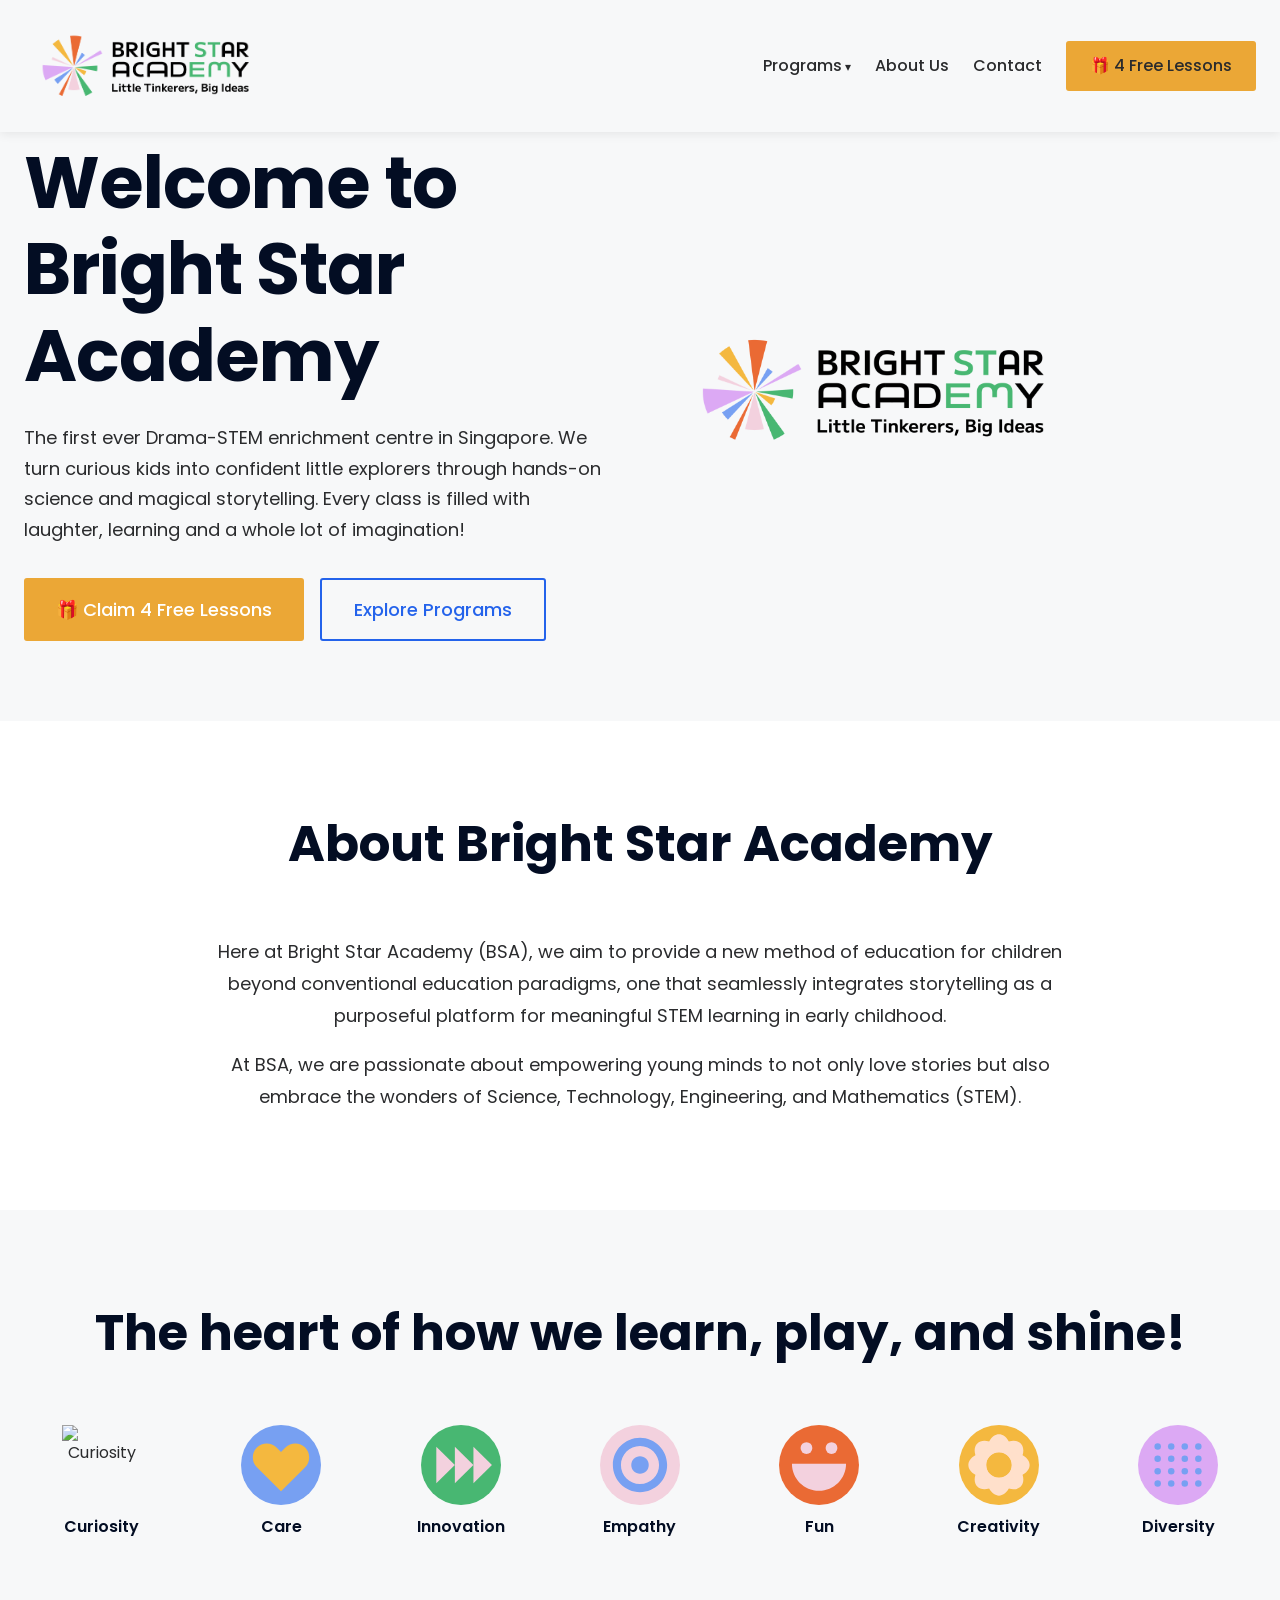
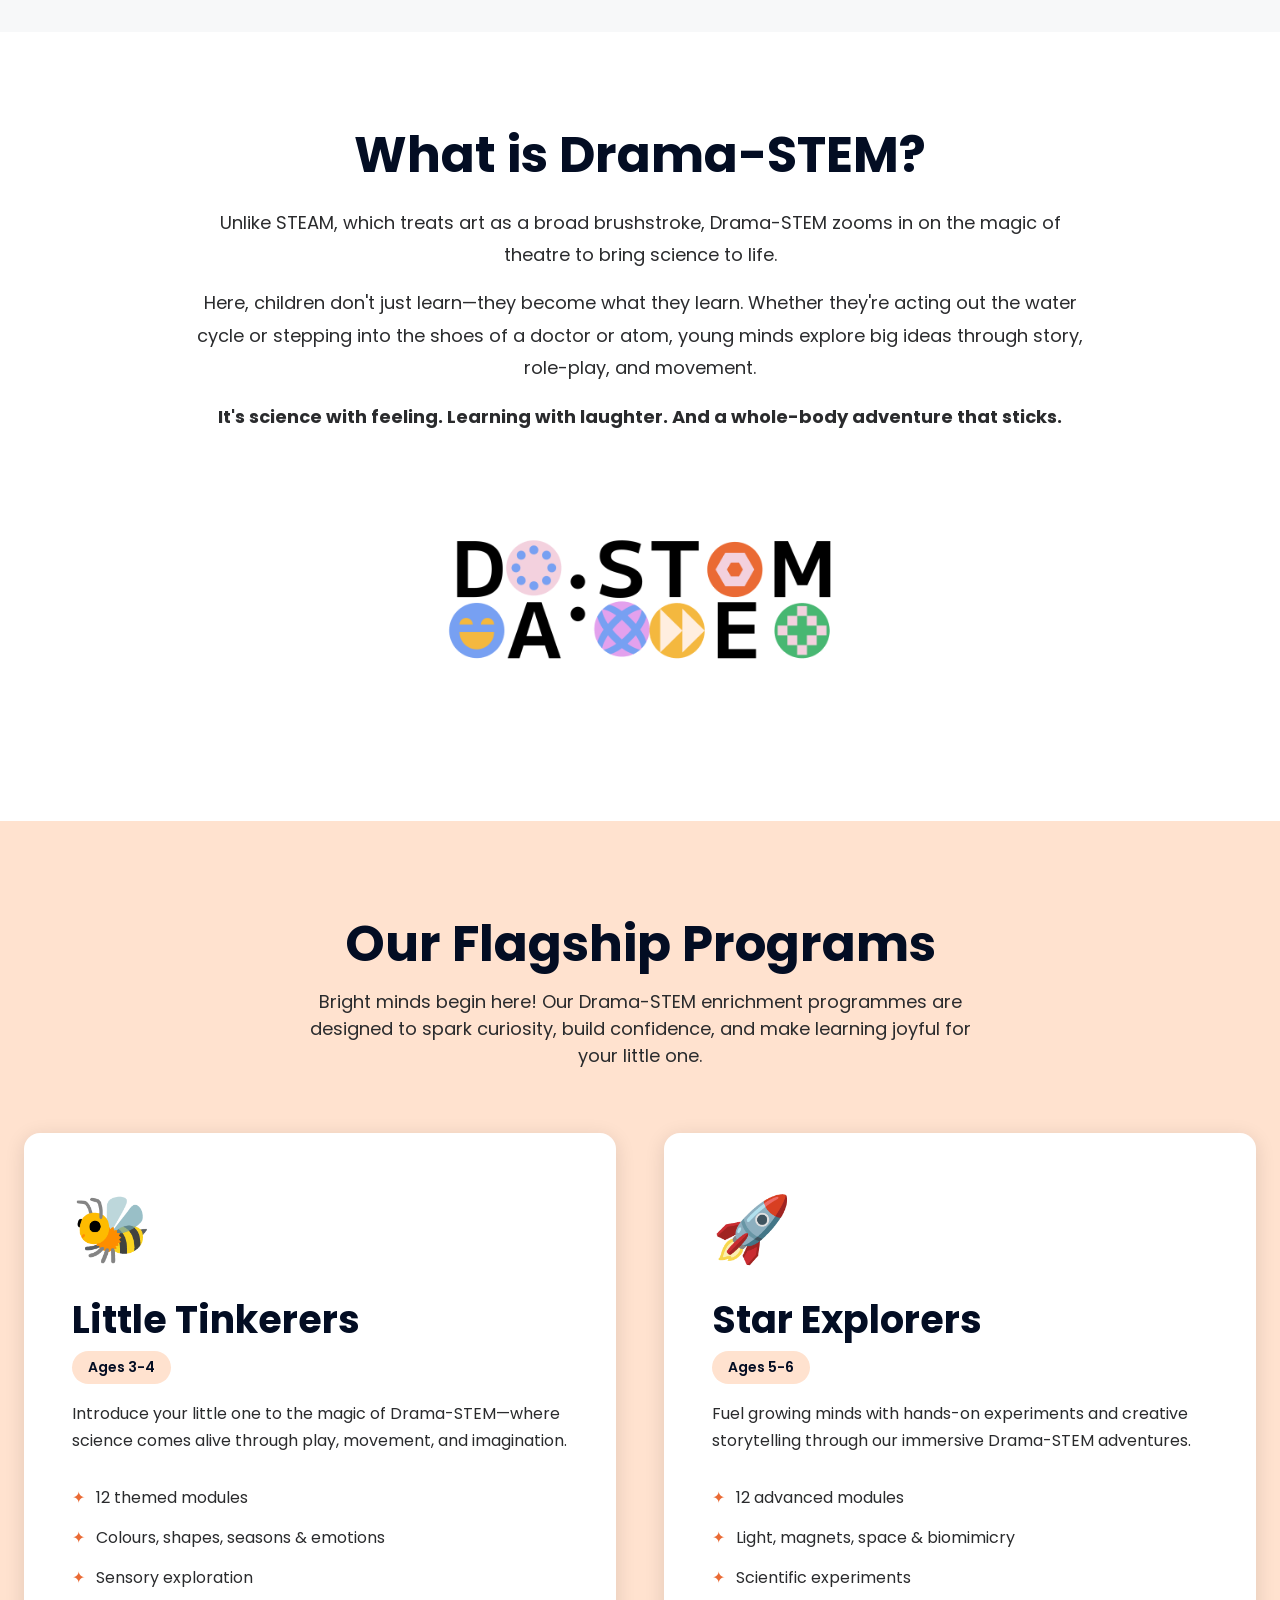
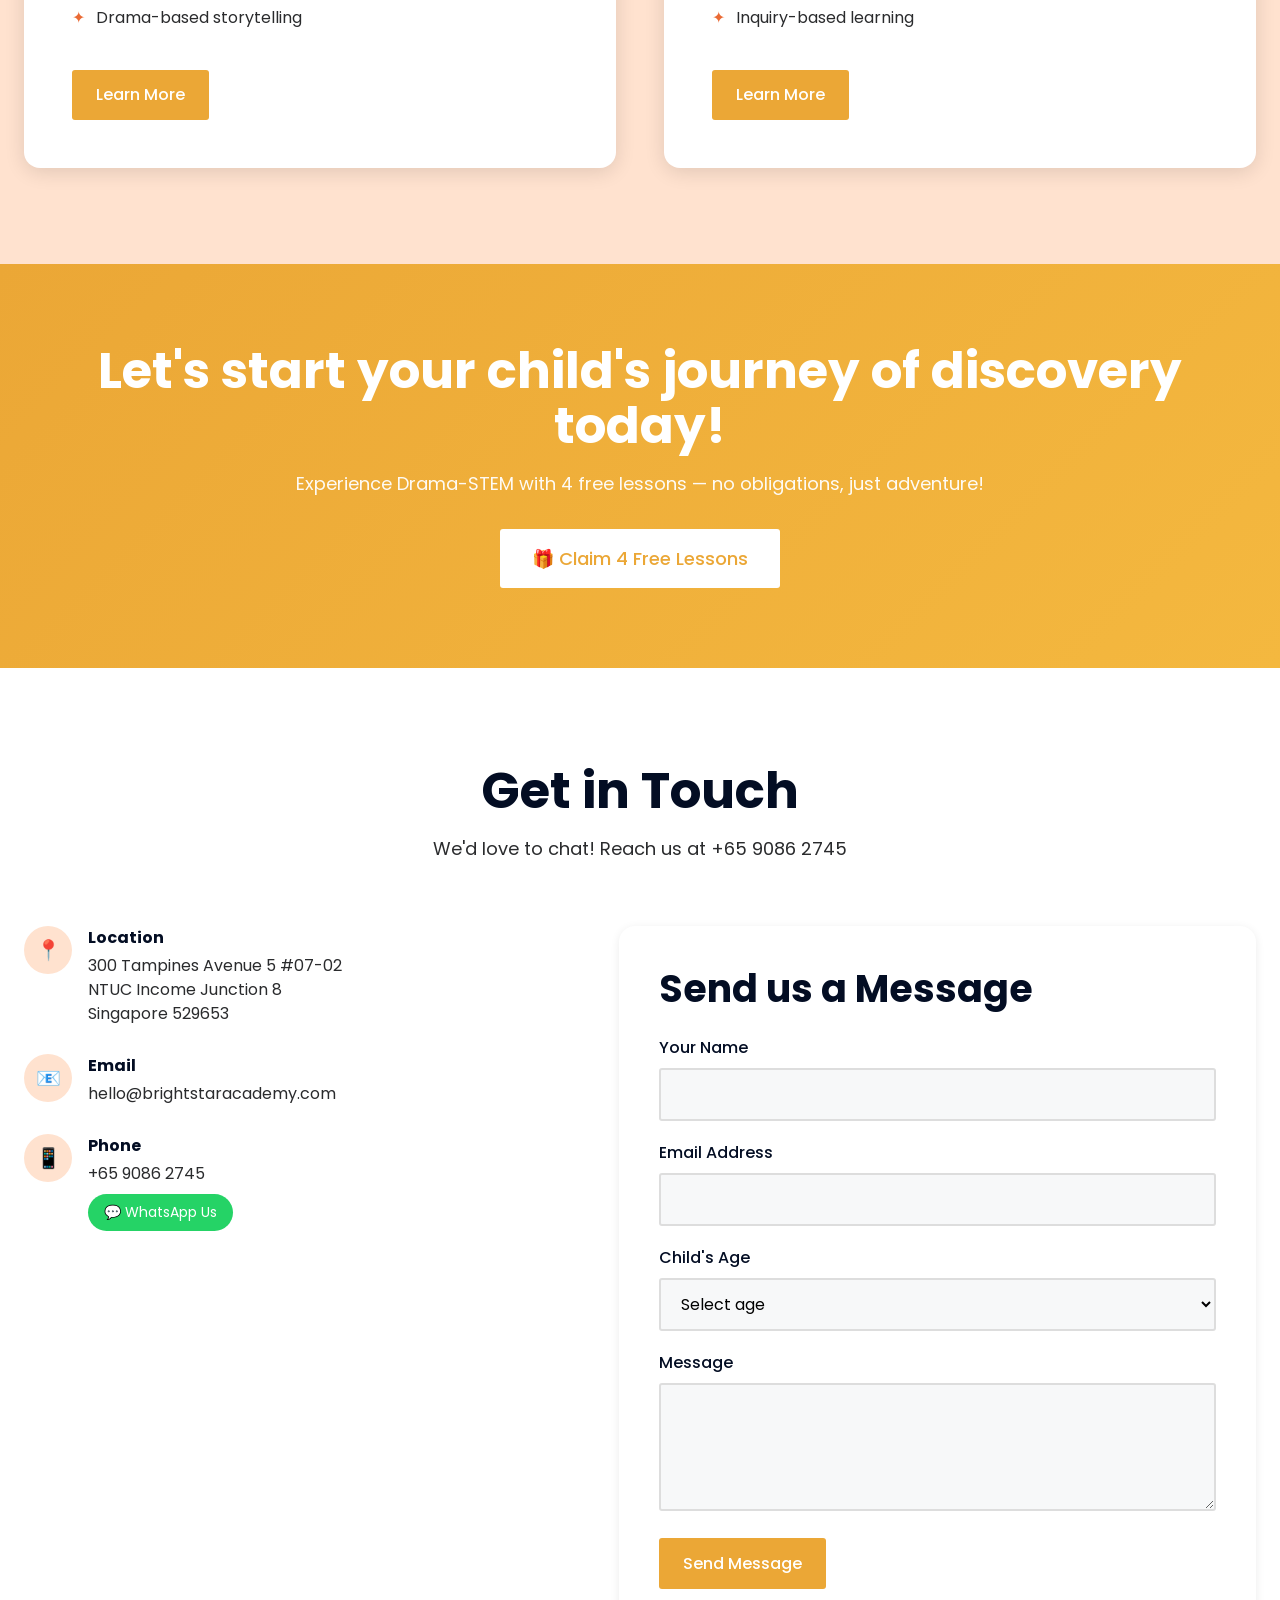
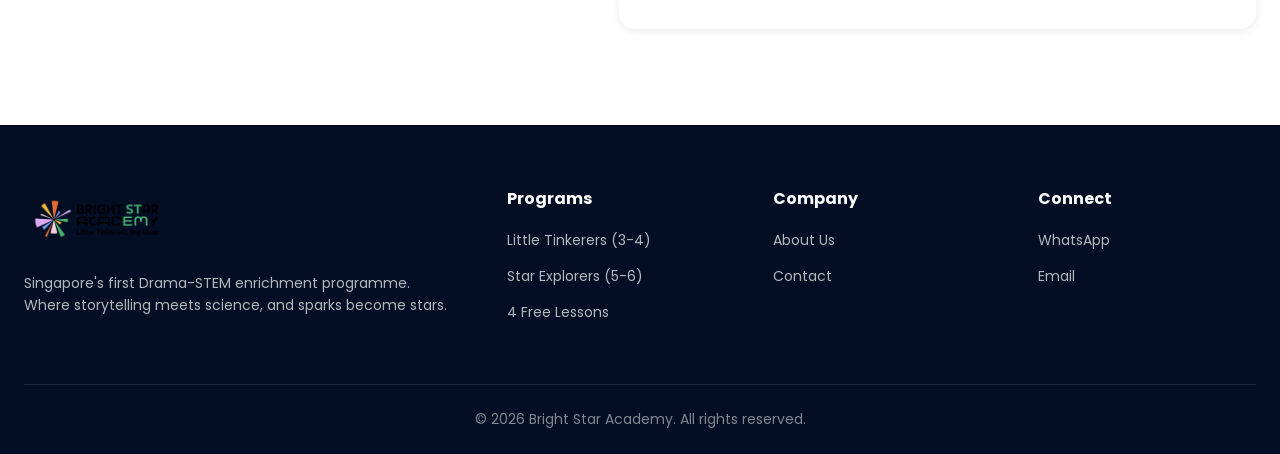
==== index.html @ 57c42e31 "✨ Updates per feedback - Logo 2x bigger (100px height) - Programs dropdown menu added - 4-free-lesso" ====
<!DOCTYPE html>
<html lang="en">
<head>
    <meta charset="UTF-8">
    <meta name="viewport" content="width=device-width, initial-scale=1.0">
    <title>Bright Star Academy | Drama-STEM Enrichment Singapore</title>
    <meta name="description" content="Singapore's FIRST Drama-STEM enrichment programme for children ages 3-6. Where storytelling meets science.">
    <link rel="stylesheet" href="styles.css">
    <link rel="icon" href="assets/images/logo-icon.png" type="image/png">
</head>
<body>
    <!-- Navigation -->
    <nav class="navbar">
        <div class="container nav-content">
            <a href="/" class="logo">
                <img src="assets/images/logo.png" alt="Bright Star Academy">
            </a>
            <ul class="nav-links">
                <li class="nav-dropdown"><a href="programs.html">Programs</a><div class="nav-dropdown-content"><a href="little-tinkerers.html">🐝 Little Tinkerers (3-4)</a><a href="star-explorers.html">🚀 Star Explorers (5-6)</a></div></li>
                <li><a href="about.html">About Us</a></li>
                <li><a href="contact.html">Contact</a></li>
                <li><a href="4-free-lessons.html" class="btn btn-primary">🎁 4 Free Lessons</a></li>
            </ul>
            <button class="mobile-menu-btn" aria-label="Menu">☰</button>
        </div>
    </nav>

    <!-- Hero Section -->
    <section class="hero">
        <div class="container">
            <div class="hero-grid">
                <div class="hero-content">
                    <h1>Welcome to Bright Star Academy</h1>
                    <p>The first ever Drama-STEM enrichment centre in Singapore. We turn curious kids into confident little explorers through hands-on science and magical storytelling. Every class is filled with laughter, learning and a whole lot of imagination!</p>
                    <div class="hero-buttons">
                        <a href="4-free-lessons.html" class="btn btn-primary btn-large">🎁 Claim 4 Free Lessons</a>
                        <a href="programs.html" class="btn btn-secondary btn-large">Explore Programs</a>
                    </div>
                </div>
                <div class="hero-image">
                    <img src="assets/images/logo.png" alt="Bright Star Academy" style="max-width: 400px;">
                </div>
            </div>
        </div>
    </section>

    <!-- About Section -->
    <section class="section section-light">
        <div class="container">
            <div class="section-header">
                <h2>About Bright Star Academy</h2>
            </div>
            <div style="max-width: 900px; margin: 0 auto; text-align: center;">
                <p style="font-size: 18px; line-height: 1.8; margin-bottom: 16px;">Here at Bright Star Academy (BSA), we aim to provide a new method of education for children beyond conventional education paradigms, one that seamlessly integrates storytelling as a purposeful platform for meaningful STEM learning in early childhood.</p>
                <p style="font-size: 18px; line-height: 1.8;">At BSA, we are passionate about empowering young minds to not only love stories but also embrace the wonders of Science, Technology, Engineering, and Mathematics (STEM).</p>
            </div>
        </div>
    </section>

    <!-- Core Values Section -->
    <section class="section section-gray">
        <div class="container">
            <div class="section-header">
                <h2>The heart of how we learn, play, and shine!</h2>
            </div>
            <div class="values-grid">
                <div class="value-item">
                    <div class="value-icon">
                        <img src="assets/images/core-value-14.svg" alt="Curiosity">
                    </div>
                    <h5>Curiosity</h5>
                </div>
                <div class="value-item">
                    <div class="value-icon">
                        <img src="assets/images/core-value-13.svg" alt="Care">
                    </div>
                    <h5>Care</h5>
                </div>
                <div class="value-item">
                    <div class="value-icon">
                        <img src="assets/images/core-value-12.svg" alt="Innovation">
                    </div>
                    <h5>Innovation</h5>
                </div>
                <div class="value-item">
                    <div class="value-icon">
                        <img src="assets/images/core-value-11.svg" alt="Empathy">
                    </div>
                    <h5>Empathy</h5>
                </div>
                <div class="value-item">
                    <div class="value-icon">
                        <img src="assets/images/core-value-10.svg" alt="Fun">
                    </div>
                    <h5>Fun</h5>
                </div>
                <div class="value-item">
                    <div class="value-icon">
                        <img src="assets/images/core-value-9.svg" alt="Creativity">
                    </div>
                    <h5>Creativity</h5>
                </div>
                <div class="value-item">
                    <div class="value-icon">
                        <img src="assets/images/core-value-8.svg" alt="Diversity">
                    </div>
                    <h5>Diversity</h5>
                </div>
            </div>
        </div>
    </section>

    <!-- DA:STEM Section -->
    <section class="dastem-section">
        <div class="container">
            <div class="dastem-content">
                <h2>What is Drama-STEM?</h2>
                <p>Unlike STEAM, which treats art as a broad brushstroke, Drama-STEM zooms in on the magic of theatre to bring science to life.</p>
                <p>Here, children don't just learn—they become what they learn. Whether they're acting out the water cycle or stepping into the shoes of a doctor or atom, young minds explore big ideas through story, role-play, and movement.</p>
                <p><strong>It's science with feeling. Learning with laughter. And a whole-body adventure that sticks.</strong></p>
                <div class="dastem-logo">
                    <img src="assets/images/da-stem-logo.png" alt="DA:STEM">
                </div>
            </div>
        </div>
    </section>

    <!-- Programs Section -->
    <section class="section section-peach">
        <div class="container">
            <div class="section-header">
                <h2>Our Flagship Programs</h2>
                <p>Bright minds begin here! Our Drama-STEM enrichment programmes are designed to spark curiosity, build confidence, and make learning joyful for your little one.</p>
            </div>
            <div class="programs-grid">
                <div class="program-card">
                    <div class="program-emoji">🐝</div>
                    <h3>Little Tinkerers</h3>
                    <span class="program-age">Ages 3-4</span>
                    <p>Introduce your little one to the magic of Drama-STEM—where science comes alive through play, movement, and imagination.</p>
                    <ul class="program-features">
                        <li>12 themed modules</li>
                        <li>Colours, shapes, seasons & emotions</li>
                        <li>Sensory exploration</li>
                        <li>Drama-based storytelling</li>
                    </ul>
                    <a href="little-tinkerers.html" class="btn btn-primary">Learn More</a>
                </div>
                <div class="program-card">
                    <div class="program-emoji">🚀</div>
                    <h3>Star Explorers</h3>
                    <span class="program-age">Ages 5-6</span>
                    <p>Fuel growing minds with hands-on experiments and creative storytelling through our immersive Drama-STEM adventures.</p>
                    <ul class="program-features">
                        <li>12 advanced modules</li>
                        <li>Light, magnets, space & biomimicry</li>
                        <li>Scientific experiments</li>
                        <li>Inquiry-based learning</li>
                    </ul>
                    <a href="star-explorers.html" class="btn btn-primary">Learn More</a>
                </div>
            </div>
        </div>
    </section>

    <!-- CTA Section -->
    <section class="cta-section">
        <div class="container">
            <h2>Let's start your child's journey of discovery today!</h2>
            <p>Experience Drama-STEM with 4 free lessons — no obligations, just adventure!</p>
            <a href="4-free-lessons.html" class="btn btn-primary btn-large">🎁 Claim 4 Free Lessons</a>
        </div>
    </section>

    <!-- Contact Section -->
    <section class="section section-light">
        <div class="container">
            <div class="section-header">
                <h2>Get in Touch</h2>
                <p>We'd love to chat! Reach us at +65 9086 2745</p>
            </div>
            <div class="contact-grid">
                <div>
                    <div class="contact-item">
                        <div class="contact-icon">📍</div>
                        <div class="contact-text">
                            <strong>Location</strong>
                            <p>300 Tampines Avenue 5 #07-02<br>NTUC Income Junction 8<br>Singapore 529653</p>
                        </div>
                    </div>
                    <div class="contact-item">
                        <div class="contact-icon">📧</div>
                        <div class="contact-text">
                            <strong>Email</strong>
                            <a href="mailto:hello@brightstaracademy.com">hello@brightstaracademy.com</a>
                        </div>
                    </div>
                    <div class="contact-item">
                        <div class="contact-icon">📱</div>
                        <div class="contact-text">
                            <strong>Phone</strong>
                            <p>+65 9086 2745</p>
                            <a href="https://wa.me/6590862745?text=Hi!%20I'm%20interested%20in%20Bright%20Star%20Academy's%20programs." class="whatsapp-link">
                                💬 WhatsApp Us
                            </a>
                        </div>
                    </div>
                </div>
                <div class="contact-form">
                    <h3>Send us a Message</h3>
                    <form>
                        <div class="form-group">
                            <label>Your Name</label>
                            <input type="text" name="name" required>
                        </div>
                        <div class="form-group">
                            <label>Email Address</label>
                            <input type="email" name="email" required>
                        </div>
                        <div class="form-group">
                            <label>Child's Age</label>
                            <select name="age">
                                <option value="">Select age</option>
                                <option value="3-4">3-4 years</option>
                                <option value="5-6">5-6 years</option>
                            </select>
                        </div>
                        <div class="form-group">
                            <label>Message</label>
                            <textarea name="message" rows="4"></textarea>
                        </div>
                        <button type="submit" class="btn btn-primary">Send Message</button>
                    </form>
                </div>
            </div>
        </div>
    </section>

    <!-- Footer -->
    <footer class="footer">
        <div class="container">
            <div class="footer-grid">
                <div class="footer-brand">
                    <img src="assets/images/logo.png" alt="Bright Star Academy">
                    <p>Singapore's first Drama-STEM enrichment programme. Where storytelling meets science, and sparks become stars.</p>
                </div>
                <div class="footer-column">
                    <h5>Programs</h5>
                    <ul class="footer-links">
                        <li><a href="little-tinkerers.html">Little Tinkerers (3-4)</a></li>
                        <li><a href="star-explorers.html">Star Explorers (5-6)</a></li>
                        <li><a href="4-free-lessons.html">4 Free Lessons</a></li>
                    </ul>
                </div>
                <div class="footer-column">
                    <h5>Company</h5>
                    <ul class="footer-links">
                        <li><a href="about.html">About Us</a></li>
                        <li><a href="contact.html">Contact</a></li>
                    </ul>
                </div>
                <div class="footer-column">
                    <h5>Connect</h5>
                    <ul class="footer-links">
                        <li><a href="https://wa.me/6590862745">WhatsApp</a></li>
                        <li><a href="mailto:hello@brightstaracademy.com">Email</a></li>
                    </ul>
                </div>
            </div>
            <div class="footer-bottom">
                <p>&copy; 2026 Bright Star Academy. All rights reserved.</p>
            </div>
        </div>
    </footer>

    <script>
        document.querySelector('.mobile-menu-btn').addEventListener('click', function() {
            document.querySelector('.nav-links').classList.toggle('active');
        });
    </script>
</body>
</html>
---- styles.css ----
/* ===== Bright Star Academy - Faithful Rebuild ===== */
/* Matching original site design */

@import url('https://fonts.googleapis.com/css2?family=M+PLUS+1:wght@400;500;600;700;800&family=Poppins:wght@300;400;500;600;700&display=swap');

/* ===== CSS Variables - Original Site Colors ===== */
:root {
    /* Original site colors */
    --color-background: #F7F8F9;
    --color-heading: #030D23;
    --color-text: #2A2B2D;
    --color-link: #2463EB;
    --color-link-hover: #1E52C2;
    --color-button: #EBA736;
    --color-button-hover: #1E52C2;
    --color-selection-bg: #E9EBF1;
    --color-selection-high: #1E52C2;
    --color-border: #D1D6E0;
    --color-menu-dropdown: #FDCD80;
    
    /* Brand colors from guidelines */
    --brand-peach: #FFE2CF;
    --brand-peach-light: #FFEDE3;
    --brand-orange: #EA6A34;
    --brand-yellow: #F4B83F;
    --brand-blue: #77A0F2;
    --brand-green: #48B772;
    --brand-purple: #DCA9F4;
    --brand-pink: #F3D1DE;
    
    /* Layout */
    --container-width: 1280px;
    --radius: 8px;
    --radius-lg: 16px;
    --shadow: 0 2px 10px rgba(0, 0, 0, 0.08);
    --shadow-lg: 0 4px 20px rgba(0, 0, 0, 0.12);
}

/* ===== Reset ===== */
*, *::before, *::after {
    margin: 0;
    padding: 0;
    box-sizing: border-box;
}

html {
    scroll-behavior: smooth;
}

body {
    font-family: 'Poppins', sans-serif;
    font-size: 16px;
    line-height: 1.5;
    color: var(--color-text);
    background-color: var(--color-background);
}

img {
    max-width: 100%;
    height: auto;
}

a {
    color: var(--color-link);
    text-decoration: none;
    transition: color 0.3s ease;
}

a:hover {
    color: var(--color-link-hover);
}

/* ===== Typography ===== */
h1, h2, h3, h4, h5, h6 {
    font-family: 'Poppins', sans-serif;
    font-weight: 700;
    color: var(--color-heading);
    line-height: 1.2;
}

h1 { font-size: 72px; letter-spacing: -1px; }
h2 { font-size: 50px; line-height: 1.1; }
h3 { font-size: 38px; }
h4 { font-size: 28px; }
h5 { font-size: 21px; }
h6 { font-size: 16px; }

.container {
    max-width: var(--container-width);
    margin: 0 auto;
    padding: 0 24px;
}

/* ===== Buttons ===== */
.btn {
    display: inline-flex;
    align-items: center;
    justify-content: center;
    gap: 8px;
    padding: 13px 24px;
    border-radius: 3px;
    font-family: 'Poppins', sans-serif;
    font-weight: 500;
    font-size: 16px;
    text-decoration: none;
    transition: all 0.3s ease;
    cursor: pointer;
    border: none;
}

.btn-primary {
    background: var(--color-button);
    color: #fff;
}

.btn-primary:hover {
    background: var(--color-button-hover);
    color: #fff;
}

.btn-secondary {
    background: transparent;
    color: var(--color-link);
    border: 2px solid var(--color-link);
}

.btn-secondary:hover {
    background: var(--color-link);
    color: #fff;
}

.btn-large {
    padding: 16px 32px;
    font-size: 18px;
}

.btn-whatsapp {
    background: #25D366;
    color: #fff;
}

.btn-whatsapp:hover {
    background: #128C7E;
    color: #fff;
}

/* ===== Navigation ===== */
.navbar {
    position: fixed;
    top: 0;
    left: 0;
    right: 0;
    background: var(--color-background);
    z-index: 1000;
    padding: 16px 0;
    box-shadow: var(--shadow);
}

.nav-content {
    display: flex;
    align-items: center;
    justify-content: space-between;
}

.logo {
    display: flex;
    align-items: center;
}

.logo img {
    height: 100px;
    width: auto;
}

/* Programs Dropdown */
.nav-dropdown {
    position: relative;
}

.nav-dropdown-content {
    display: none;
    position: absolute;
    top: 100%;
    left: 0;
    background: #fff;
    min-width: 220px;
    box-shadow: var(--shadow-lg);
    border-radius: var(--radius);
    padding: 8px 0;
    z-index: 1001;
}

.nav-dropdown:hover .nav-dropdown-content {
    display: block;
}

.nav-dropdown-content a {
    display: block;
    padding: 12px 20px;
    color: var(--color-text);
    font-weight: 500;
}

.nav-dropdown-content a:hover {
    background: var(--color-background);
    color: var(--color-link);
}

.nav-dropdown > a::after {
    content: ' ▾';
    font-size: 12px;
}

.nav-links {
    display: flex;
    align-items: center;
    gap: 24px;
    list-style: none;
}

.nav-links a {
    color: var(--color-text);
    font-weight: 500;
    font-size: 16px;
}

.nav-links a:hover {
    color: var(--color-link-hover);
}

.mobile-menu-btn {
    display: none;
    background: none;
    border: none;
    font-size: 24px;
    cursor: pointer;
    color: var(--color-heading);
}

/* ===== Hero Section ===== */
.hero {
    padding: 140px 0 80px;
    background: var(--color-background);
}

.hero-grid {
    display: grid;
    grid-template-columns: 1fr 1fr;
    gap: 64px;
    align-items: center;
}

.hero-content h1 {
    margin-bottom: 24px;
}

.hero-content p {
    font-size: 18px;
    color: var(--color-text);
    margin-bottom: 32px;
    line-height: 1.7;
}

.hero-buttons {
    display: flex;
    gap: 16px;
    flex-wrap: wrap;
}

.hero-image {
    border-radius: var(--radius-lg);
    overflow: hidden;
}

.hero-image img {
    width: 100%;
    height: auto;
    display: block;
}

/* ===== Sections ===== */
.section {
    padding: 96px 0;
}

.section-light {
    background: #fff;
}

.section-gray {
    background: var(--color-background);
}

.section-peach {
    background: var(--brand-peach);
}

.section-header {
    text-align: center;
    margin-bottom: 64px;
}

.section-header h2 {
    margin-bottom: 16px;
}

.section-header p {
    font-size: 18px;
    color: var(--color-text);
    max-width: 700px;
    margin: 0 auto;
}

/* ===== Core Values Grid ===== */
.values-grid {
    display: grid;
    grid-template-columns: repeat(7, 1fr);
    gap: 24px;
}

.value-item {
    text-align: center;
}

.value-icon {
    width: 80px;
    height: 80px;
    margin: 0 auto 12px;
}

.value-icon img {
    width: 100%;
    height: 100%;
    object-fit: contain;
}

.value-item h5 {
    font-size: 16px;
    font-weight: 600;
}

/* ===== DA:STEM Section ===== */
.dastem-section {
    padding: 96px 0;
    background: #fff;
}

.dastem-content {
    max-width: 900px;
    margin: 0 auto;
    text-align: center;
}

.dastem-content h2 {
    margin-bottom: 24px;
}

.dastem-content p {
    font-size: 18px;
    line-height: 1.8;
    margin-bottom: 16px;
}

.dastem-logo {
    margin-top: 48px;
}

.dastem-logo img {
    max-width: 500px;
    margin: 0 auto;
}

/* ===== Program Cards ===== */
.programs-grid {
    display: grid;
    grid-template-columns: repeat(2, 1fr);
    gap: 48px;
}

.program-card {
    background: #fff;
    border-radius: var(--radius-lg);
    padding: 48px;
    box-shadow: var(--shadow-lg);
    transition: transform 0.3s ease;
}

.program-card:hover {
    transform: translateY(-8px);
}

.program-emoji {
    font-size: 64px;
    margin-bottom: 20px;
}

.program-card h3 {
    margin-bottom: 8px;
    color: var(--color-heading);
}

.program-age {
    display: inline-block;
    background: var(--brand-peach);
    color: var(--color-heading);
    padding: 6px 16px;
    border-radius: 20px;
    font-weight: 600;
    font-size: 14px;
    margin-bottom: 16px;
}

.program-card p {
    color: var(--color-text);
    margin-bottom: 24px;
    line-height: 1.7;
}

.program-features {
    list-style: none;
    margin-bottom: 32px;
}

.program-features li {
    padding: 8px 0;
    padding-left: 24px;
    position: relative;
}

.program-features li::before {
    content: '✦';
    position: absolute;
    left: 0;
    color: var(--brand-orange);
}

/* ===== Modules Section ===== */
.modules-grid {
    display: grid;
    grid-template-columns: repeat(auto-fill, minmax(320px, 1fr));
    gap: 24px;
}

.module-card {
    background: #fff;
    border-radius: var(--radius);
    padding: 24px;
    box-shadow: var(--shadow);
    display: flex;
    gap: 16px;
}

.module-number {
    width: 48px;
    height: 48px;
    background: var(--color-button);
    color: #fff;
    border-radius: 50%;
    display: flex;
    align-items: center;
    justify-content: center;
    font-weight: 700;
    font-size: 18px;
    flex-shrink: 0;
}

.module-content h5 {
    margin-bottom: 8px;
    font-size: 18px;
}

.module-content p {
    font-size: 14px;
    color: var(--color-text);
    line-height: 1.5;
}

/* ===== CTA Section ===== */
.cta-section {
    padding: 80px 0;
    background: linear-gradient(135deg, var(--color-button) 0%, var(--brand-yellow) 100%);
    text-align: center;
}

.cta-section h2 {
    color: #fff;
    margin-bottom: 16px;
}

.cta-section p {
    color: #fff;
    font-size: 18px;
    margin-bottom: 32px;
    opacity: 0.95;
}

.cta-section .btn-primary {
    background: #fff;
    color: var(--color-button);
}

.cta-section .btn-primary:hover {
    background: var(--color-heading);
    color: #fff;
}

/* ===== Contact Section ===== */
.contact-grid {
    display: grid;
    grid-template-columns: 1fr 1.2fr;
    gap: 64px;
}

.contact-item {
    display: flex;
    gap: 16px;
    margin-bottom: 28px;
}

.contact-icon {
    width: 48px;
    height: 48px;
    background: var(--brand-peach);
    border-radius: 50%;
    display: flex;
    align-items: center;
    justify-content: center;
    font-size: 20px;
    flex-shrink: 0;
}

.contact-text strong {
    display: block;
    margin-bottom: 4px;
    color: var(--color-heading);
}

.contact-text p,
.contact-text a {
    color: var(--color-text);
}

.whatsapp-link {
    display: inline-flex;
    align-items: center;
    gap: 8px;
    background: #25D366;
    color: #fff !important;
    padding: 8px 16px;
    border-radius: 20px;
    font-size: 14px;
    margin-top: 8px;
    transition: background 0.3s ease;
}

.whatsapp-link:hover {
    background: #128C7E;
}

/* ===== Contact Form ===== */
.contact-form {
    background: #fff;
    padding: 40px;
    border-radius: var(--radius-lg);
    box-shadow: var(--shadow);
}

.contact-form h3 {
    margin-bottom: 24px;
}

.form-group {
    margin-bottom: 20px;
}

.form-group label {
    display: block;
    margin-bottom: 8px;
    font-weight: 500;
    color: var(--color-heading);
}

.form-group input,
.form-group select,
.form-group textarea {
    width: 100%;
    padding: 12px 16px;
    border: 2px solid #ddd;
    border-radius: 3px;
    font-family: 'Poppins', sans-serif;
    font-size: 16px;
    transition: border-color 0.3s ease;
    background: var(--color-background);
}

.form-group input:focus,
.form-group select:focus,
.form-group textarea:focus {
    outline: none;
    border-color: var(--color-link);
}

/* ===== Page Header ===== */
.page-header {
    padding: 140px 0 60px;
    background: var(--brand-peach);
    text-align: center;
}

.page-header h1 {
    margin-bottom: 16px;
}

.page-header p {
    font-size: 18px;
    max-width: 600px;
    margin: 0 auto;
    color: var(--color-text);
}

/* ===== Founders Section ===== */
.founders-grid {
    display: grid;
    grid-template-columns: repeat(2, 1fr);
    gap: 48px;
}

.founder-card {
    background: #fff;
    border-radius: var(--radius-lg);
    padding: 40px;
    text-align: center;
    box-shadow: var(--shadow);
}

.founder-photo {
    width: 150px;
    height: 150px;
    border-radius: 50%;
    background: var(--brand-peach);
    margin: 0 auto 24px;
    display: flex;
    align-items: center;
    justify-content: center;
    font-size: 60px;
    overflow: hidden;
}

.founder-card h4 {
    margin-bottom: 8px;
}

.founder-title {
    color: var(--color-button);
    font-weight: 600;
    margin-bottom: 16px;
}

.founder-credentials {
    font-size: 14px;
    color: var(--color-text);
    margin-bottom: 16px;
    line-height: 1.6;
}

.founder-bio {
    font-size: 15px;
    color: var(--color-text);
    line-height: 1.7;
    text-align: left;
}

/* ===== Footer ===== */
.footer {
    background: var(--color-heading);
    color: #fff;
    padding: 64px 0 24px;
}

.footer-grid {
    display: grid;
    grid-template-columns: 2fr 1fr 1fr 1fr;
    gap: 48px;
    margin-bottom: 48px;
}

.footer-brand img {
    height: 60px;
    margin-bottom: 16px;
}

.footer-brand p {
    color: rgba(255,255,255,0.7);
    font-size: 14px;
    line-height: 1.6;
}

.footer-column h5 {
    color: #fff;
    margin-bottom: 20px;
    font-size: 16px;
}

.footer-links {
    list-style: none;
}

.footer-links li {
    margin-bottom: 12px;
}

.footer-links a {
    color: rgba(255,255,255,0.7);
    font-size: 14px;
}

.footer-links a:hover {
    color: #fff;
}

.footer-bottom {
    text-align: center;
    padding-top: 24px;
    border-top: 1px solid rgba(255,255,255,0.1);
    color: rgba(255,255,255,0.5);
    font-size: 14px;
}

/* ===== Free Lessons Page ===== */
.program-select-grid {
    display: grid;
    grid-template-columns: repeat(2, 1fr);
    gap: 48px;
}

.select-card {
    background: #fff;
    border-radius: var(--radius-lg);
    padding: 48px;
    text-align: center;
    box-shadow: var(--shadow-lg);
    border: 3px solid transparent;
    transition: all 0.3s ease;
}

.select-card:hover {
    border-color: var(--color-button);
}

.trust-badges {
    display: flex;
    justify-content: center;
    gap: 20px;
    margin-top: 24px;
    padding-top: 24px;
    border-top: 1px solid #eee;
}

.trust-badge {
    font-size: 14px;
    color: var(--color-text);
}

/* ===== Responsive ===== */
@media (max-width: 1024px) {
    h1 { font-size: 48px; }
    h2 { font-size: 36px; }
    h3 { font-size: 28px; }
    
    .hero-grid {
        grid-template-columns: 1fr;
        gap: 40px;
    }
    
    .values-grid {
        grid-template-columns: repeat(4, 1fr);
    }
    
    .footer-grid {
        grid-template-columns: 1fr 1fr;
    }
}

@media (max-width: 768px) {
    h1 { font-size: 36px; }
    h2 { font-size: 28px; }
    
    .nav-links {
        display: none;
        position: absolute;
        top: 100%;
        left: 0;
        right: 0;
        background: #fff;
        flex-direction: column;
        padding: 24px;
        box-shadow: var(--shadow);
    }
    
    .nav-links.active {
        display: flex;
    }
    
    .mobile-menu-btn {
        display: block;
    }
    
    .programs-grid,
    .founders-grid,
    .program-select-grid {
        grid-template-columns: 1fr;
    }
    
    .contact-grid {
        grid-template-columns: 1fr;
    }
    
    .values-grid {
        grid-template-columns: repeat(3, 1fr);
    }
    
    .footer-grid {
        grid-template-columns: 1fr;
        text-align: center;
    }
    
    .section {
        padding: 64px 0;
    }
}

@media (max-width: 480px) {
    h1 { font-size: 28px; }
    
    .hero-buttons {
        flex-direction: column;
    }
    
    .btn-large {
        width: 100%;
    }
    
    .values-grid {
        grid-template-columns: repeat(2, 1fr);
    }
    
    .modules-grid {
        grid-template-columns: 1fr;
    }
    
    .trust-badges {
        flex-direction: column;
        align-items: center;
    }
}

/* ===== Utilities ===== */
.text-center { text-align: center; }
.mb-2 { margin-bottom: 16px; }
.mb-4 { margin-bottom: 32px; }
.mt-4 { margin-top: 32px; }
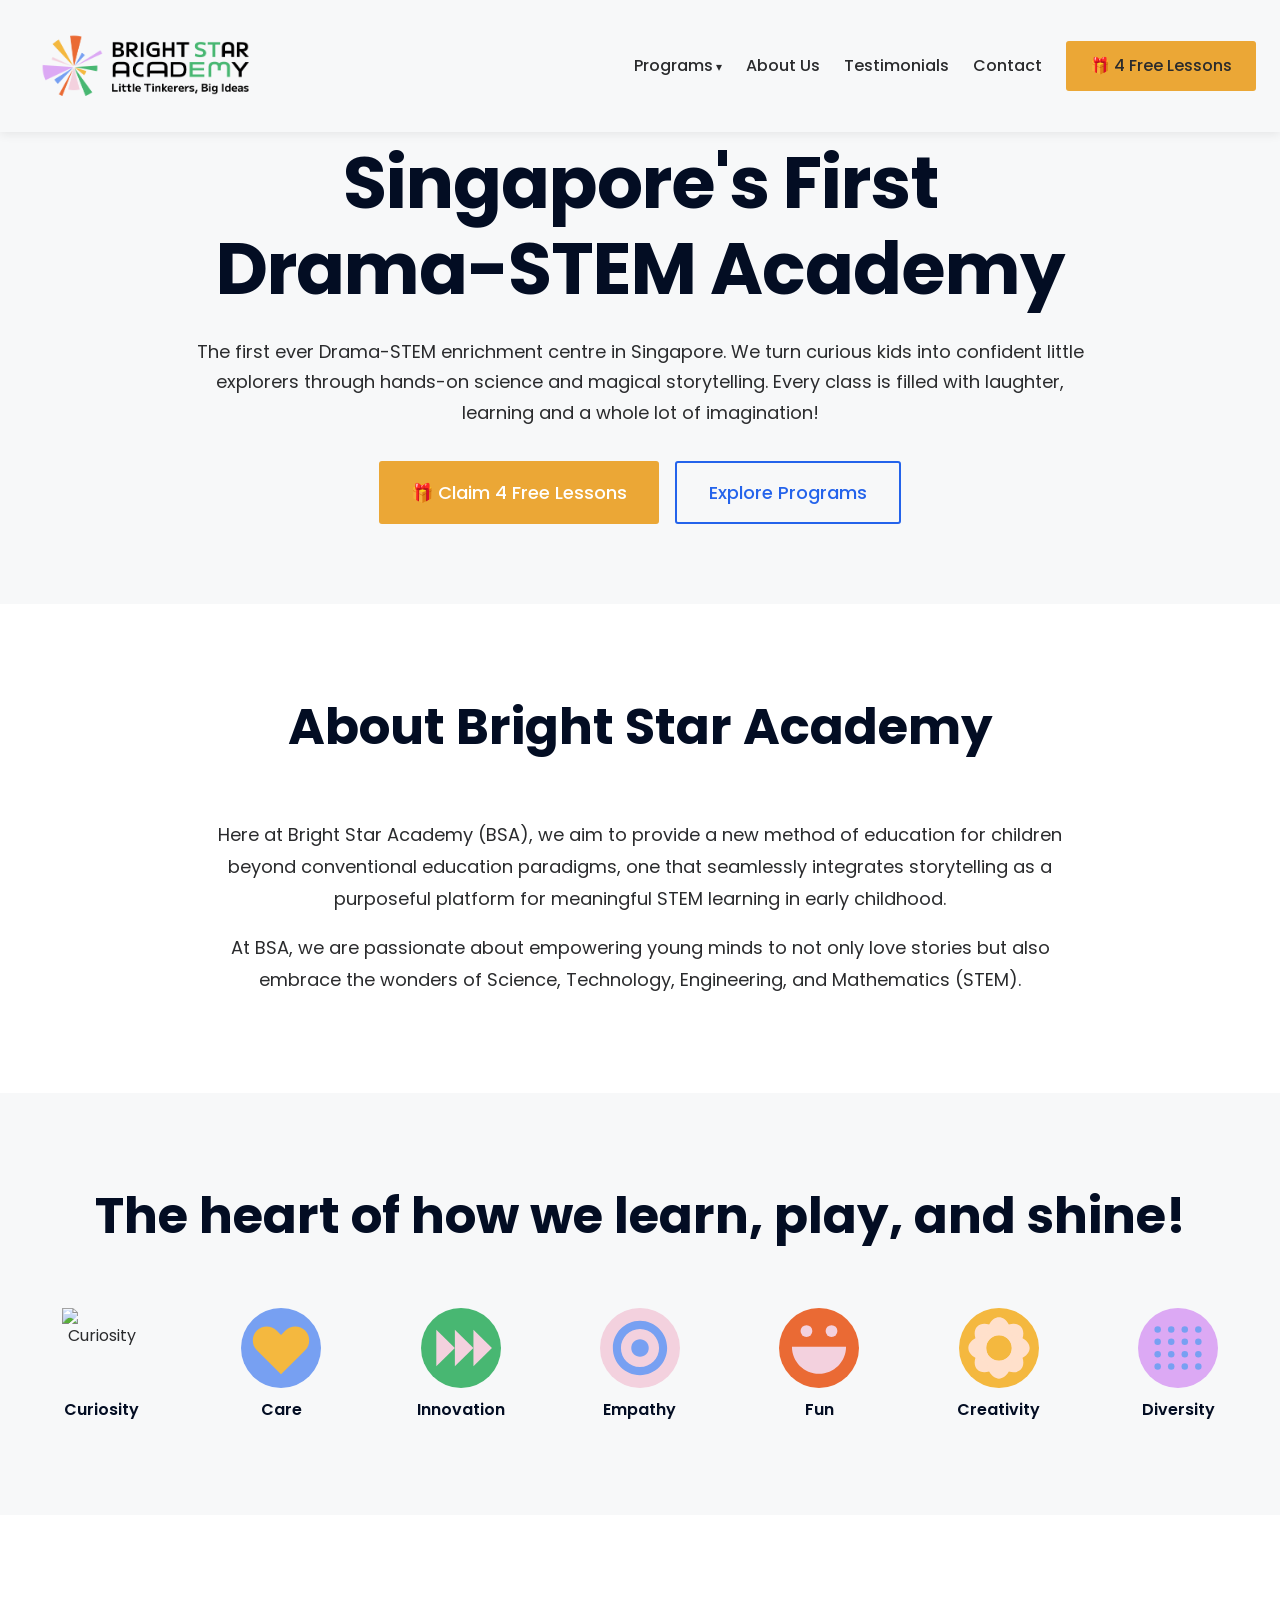
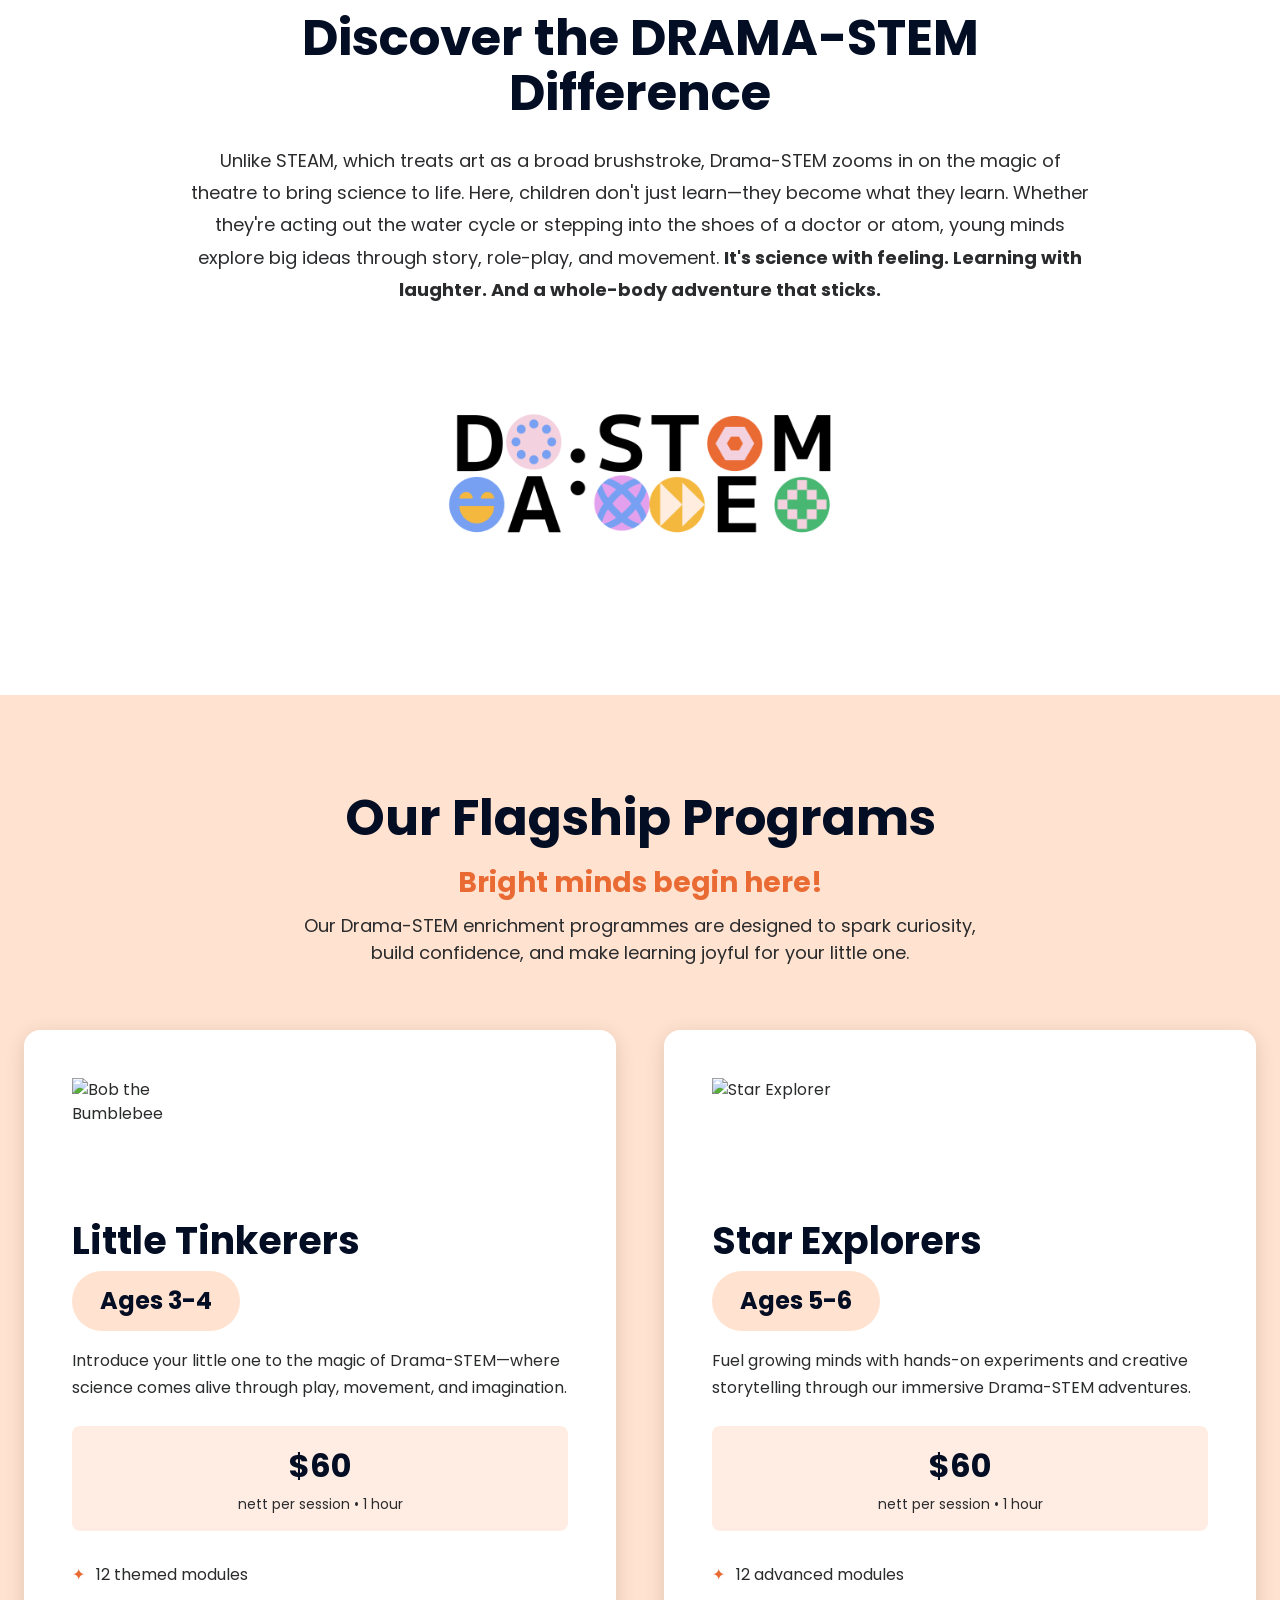
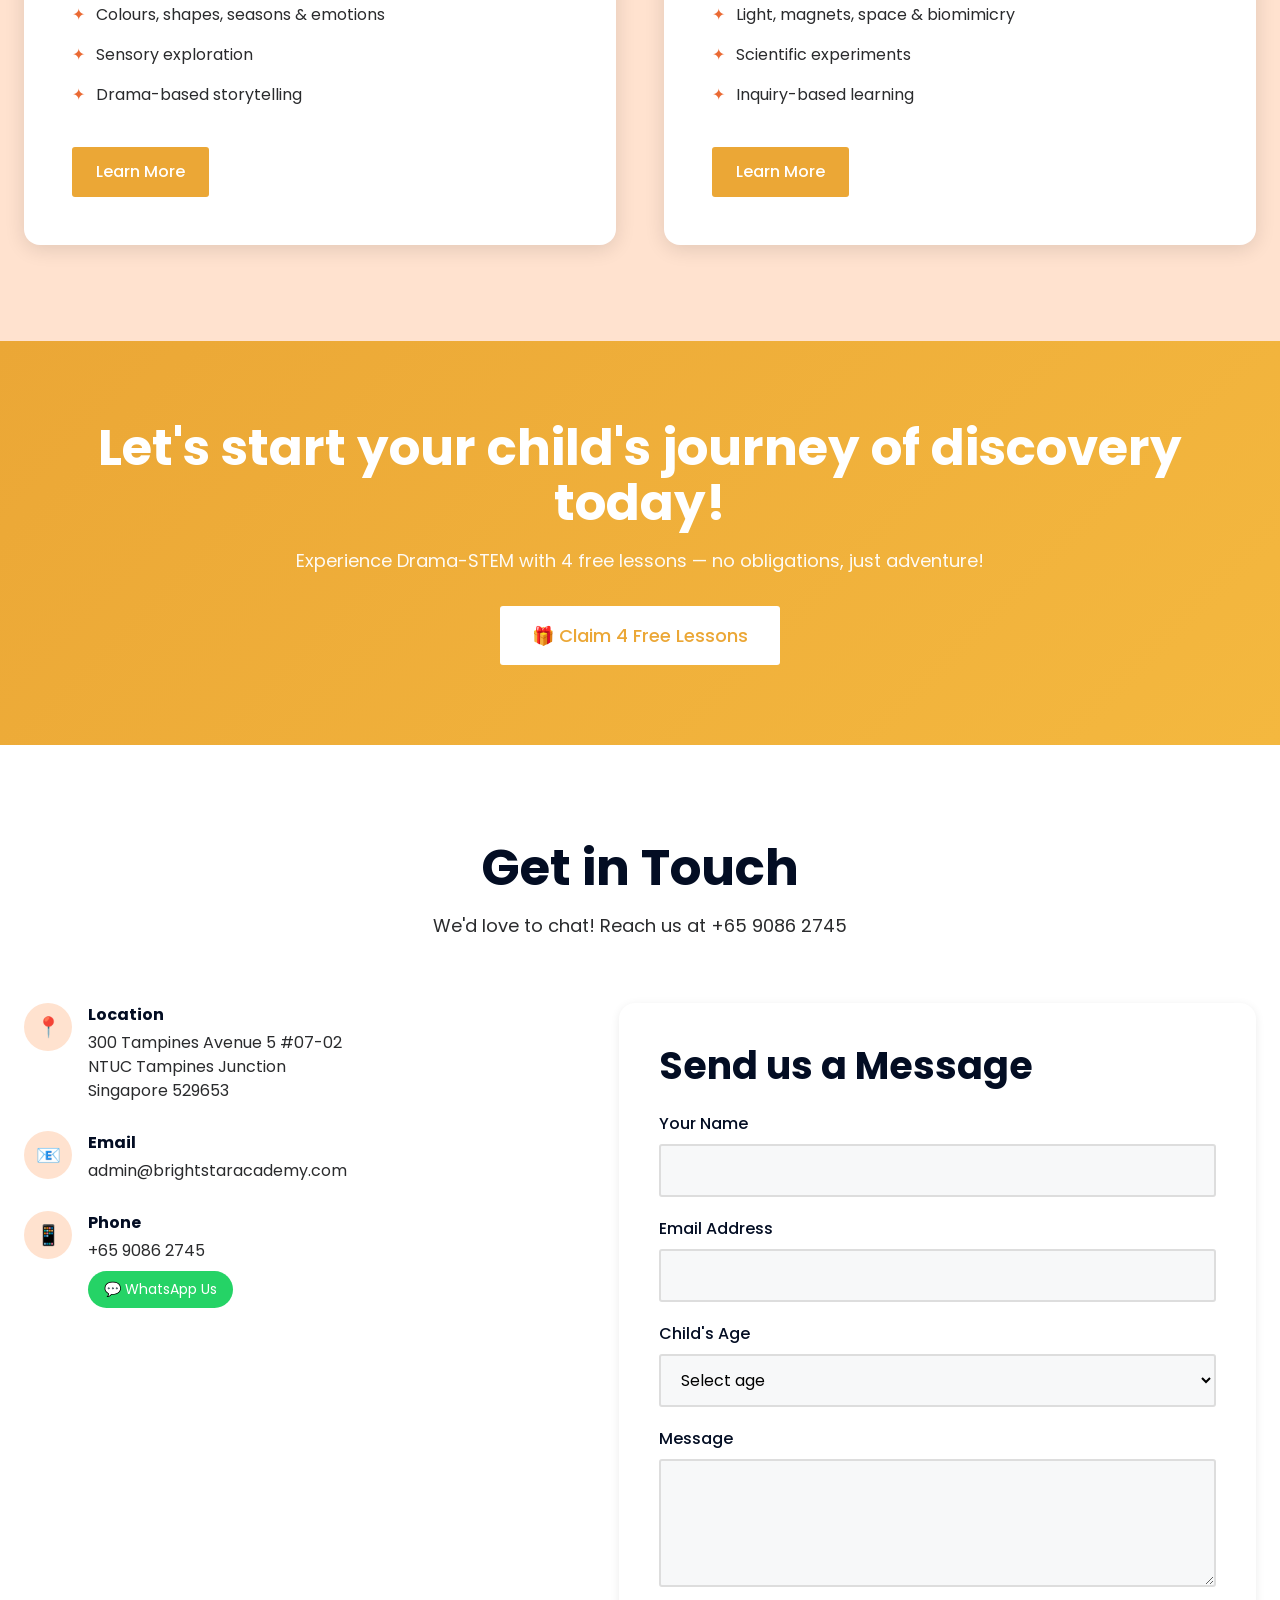
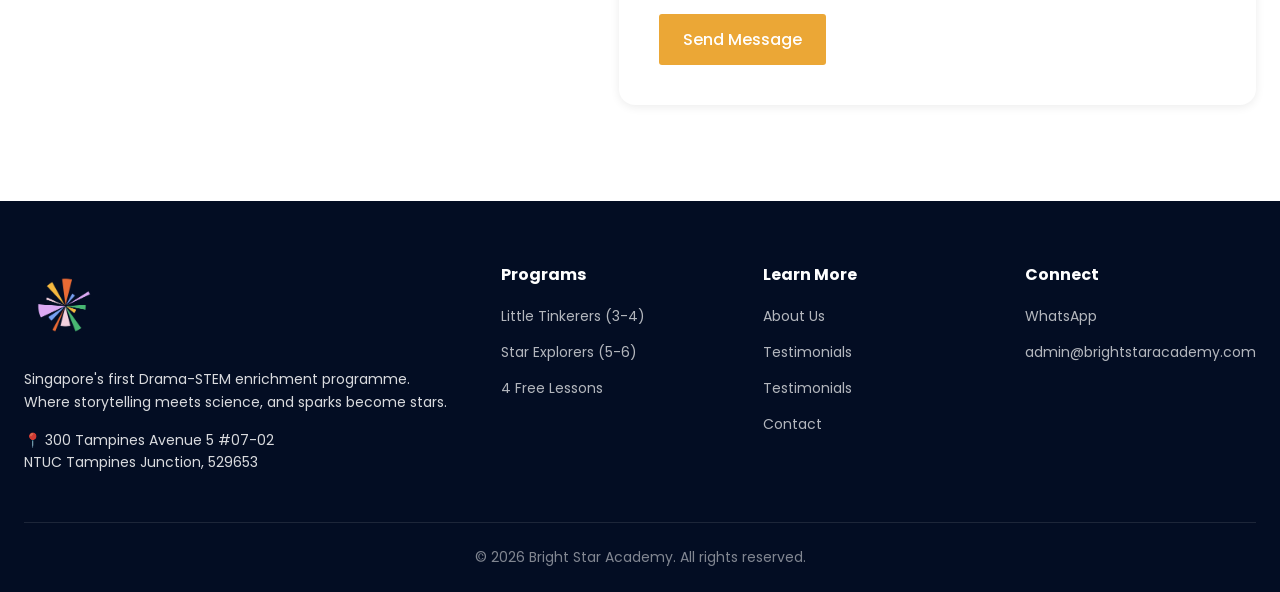
==== commit e2fc2ffc: "Implement website updates: - Hero: 'Singapore's First Drama-STEM Academy', removed right logo - Dram" ====
--- a/index.html
+++ b/index.html
@@ -16,8 +16,9 @@
                 <img src="assets/images/logo.png" alt="Bright Star Academy">
             </a>
             <ul class="nav-links">
-                <li class="nav-dropdown"><a href="programs.html">Programs</a><div class="nav-dropdown-content"><a href="little-tinkerers.html">🐝 Little Tinkerers (3-4)</a><a href="star-explorers.html">🚀 Star Explorers (5-6)</a></div></li>
+                <li class="nav-dropdown"><a href="programs.html">Programs</a><div class="nav-dropdown-content"><a href="little-tinkerers.html">Little Tinkerers (3-4)</a><a href="star-explorers.html">Star Explorers (5-6)</a></div></li>
                 <li><a href="about.html">About Us</a></li>
+                <li><a href="testimonials.html">Testimonials</a></li>
                 <li><a href="contact.html">Contact</a></li>
                 <li><a href="4-free-lessons.html" class="btn btn-primary">🎁 4 Free Lessons</a></li>
             </ul>
@@ -28,17 +29,12 @@
     <!-- Hero Section -->
     <section class="hero">
         <div class="container">
-            <div class="hero-grid">
-                <div class="hero-content">
-                    <h1>Welcome to Bright Star Academy</h1>
-                    <p>The first ever Drama-STEM enrichment centre in Singapore. We turn curious kids into confident little explorers through hands-on science and magical storytelling. Every class is filled with laughter, learning and a whole lot of imagination!</p>
-                    <div class="hero-buttons">
-                        <a href="4-free-lessons.html" class="btn btn-primary btn-large">🎁 Claim 4 Free Lessons</a>
-                        <a href="programs.html" class="btn btn-secondary btn-large">Explore Programs</a>
-                    </div>
-                </div>
-                <div class="hero-image">
-                    <img src="assets/images/logo.png" alt="Bright Star Academy" style="max-width: 400px;">
+            <div class="hero-content" style="text-align: center; max-width: 900px; margin: 0 auto;">
+                <h1>Singapore's First Drama-STEM Academy</h1>
+                <p>The first ever Drama-STEM enrichment centre in Singapore. We turn curious kids into confident little explorers through hands-on science and magical storytelling. Every class is filled with laughter, learning and a whole lot of imagination!</p>
+                <div class="hero-buttons" style="justify-content: center;">
+                    <a href="4-free-lessons.html" class="btn btn-primary btn-large">🎁 Claim 4 Free Lessons</a>
+                    <a href="programs.html" class="btn btn-secondary btn-large">Explore Programs</a>
                 </div>
             </div>
         </div>
@@ -114,10 +110,8 @@
     <section class="dastem-section">
         <div class="container">
             <div class="dastem-content">
-                <h2>What is Drama-STEM?</h2>
-                <p>Unlike STEAM, which treats art as a broad brushstroke, Drama-STEM zooms in on the magic of theatre to bring science to life.</p>
-                <p>Here, children don't just learn—they become what they learn. Whether they're acting out the water cycle or stepping into the shoes of a doctor or atom, young minds explore big ideas through story, role-play, and movement.</p>
-                <p><strong>It's science with feeling. Learning with laughter. And a whole-body adventure that sticks.</strong></p>
+                <h2>Discover the DRAMA-STEM Difference</h2>
+                <p>Unlike STEAM, which treats art as a broad brushstroke, Drama-STEM zooms in on the magic of theatre to bring science to life. Here, children don't just learn—they become what they learn. Whether they're acting out the water cycle or stepping into the shoes of a doctor or atom, young minds explore big ideas through story, role-play, and movement. <strong>It's science with feeling. Learning with laughter. And a whole-body adventure that sticks.</strong></p>
                 <div class="dastem-logo">
                     <img src="assets/images/da-stem-logo.png" alt="DA:STEM">
                 </div>
@@ -130,14 +124,20 @@
         <div class="container">
             <div class="section-header">
                 <h2>Our Flagship Programs</h2>
-                <p>Bright minds begin here! Our Drama-STEM enrichment programmes are designed to spark curiosity, build confidence, and make learning joyful for your little one.</p>
+                <p class="bright-minds-tagline">Bright minds begin here!</p>
+                <p>Our Drama-STEM enrichment programmes are designed to spark curiosity, build confidence, and make learning joyful for your little one.</p>
             </div>
             <div class="programs-grid">
                 <div class="program-card">
-                    <div class="program-emoji">🐝</div>
+                    <div class="program-image">
+                        <img src="assets/images/bob-bumblebee.png" alt="Bob the Bumblebee" style="width: 120px; height: 120px; object-fit: contain;">
+                    </div>
                     <h3>Little Tinkerers</h3>
-                    <span class="program-age">Ages 3-4</span>
+                    <span class="program-age program-age-large">Ages 3-4</span>
                     <p>Introduce your little one to the magic of Drama-STEM—where science comes alive through play, movement, and imagination.</p>
+                    <div class="program-pricing">
+                        <span class="price">$60</span> <span class="price-details">nett per session • 1 hour</span>
+                    </div>
                     <ul class="program-features">
                         <li>12 themed modules</li>
                         <li>Colours, shapes, seasons & emotions</li>
@@ -147,10 +147,15 @@
                     <a href="little-tinkerers.html" class="btn btn-primary">Learn More</a>
                 </div>
                 <div class="program-card">
-                    <div class="program-emoji">🚀</div>
+                    <div class="program-image">
+                        <img src="assets/images/star-explorer-mascot.png" alt="Star Explorer" style="width: 120px; height: 120px; object-fit: contain;">
+                    </div>
                     <h3>Star Explorers</h3>
-                    <span class="program-age">Ages 5-6</span>
+                    <span class="program-age program-age-large">Ages 5-6</span>
                     <p>Fuel growing minds with hands-on experiments and creative storytelling through our immersive Drama-STEM adventures.</p>
+                    <div class="program-pricing">
+                        <span class="price">$60</span> <span class="price-details">nett per session • 1 hour</span>
+                    </div>
                     <ul class="program-features">
                         <li>12 advanced modules</li>
                         <li>Light, magnets, space & biomimicry</li>
@@ -185,14 +190,14 @@
                         <div class="contact-icon">📍</div>
                         <div class="contact-text">
                             <strong>Location</strong>
-                            <p>300 Tampines Avenue 5 #07-02<br>NTUC Income Junction 8<br>Singapore 529653</p>
+                            <p>300 Tampines Avenue 5 #07-02<br>NTUC Tampines Junction<br>Singapore 529653</p>
                         </div>
                     </div>
                     <div class="contact-item">
                         <div class="contact-icon">📧</div>
                         <div class="contact-text">
                             <strong>Email</strong>
-                            <a href="mailto:hello@brightstaracademy.com">hello@brightstaracademy.com</a>
+                            <a href="mailto:admin@brightstaracademy.com">admin@brightstaracademy.com</a>
                         </div>
                     </div>
                     <div class="contact-item">
@@ -241,8 +246,9 @@
         <div class="container">
             <div class="footer-grid">
                 <div class="footer-brand">
-                    <img src="assets/images/logo.png" alt="Bright Star Academy">
+                    <img src="assets/images/logo-icon.png" alt="Bright Star Academy" class="footer-icon">
                     <p>Singapore's first Drama-STEM enrichment programme. Where storytelling meets science, and sparks become stars.</p>
+                    <p class="footer-address">📍 300 Tampines Avenue 5 #07-02<br>NTUC Tampines Junction, 529653</p>
                 </div>
                 <div class="footer-column">
                     <h5>Programs</h5>
@@ -253,9 +259,11 @@
                     </ul>
                 </div>
                 <div class="footer-column">
-                    <h5>Company</h5>
+                    <h5>Learn More</h5>
                     <ul class="footer-links">
                         <li><a href="about.html">About Us</a></li>
+                <li><a href="testimonials.html">Testimonials</a></li>
+                        <li><a href="testimonials.html">Testimonials</a></li>
                         <li><a href="contact.html">Contact</a></li>
                     </ul>
                 </div>
@@ -263,7 +271,7 @@
                     <h5>Connect</h5>
                     <ul class="footer-links">
                         <li><a href="https://wa.me/6590862745">WhatsApp</a></li>
-                        <li><a href="mailto:hello@brightstaracademy.com">Email</a></li>
+                        <li><a href="mailto:admin@brightstaracademy.com">admin@brightstaracademy.com</a></li>
                     </ul>
                 </div>
             </div>
--- a/styles.css
+++ b/styles.css
@@ -183,11 +183,12 @@
     top: 100%;
     left: 0;
     background: #fff;
-    min-width: 220px;
+    min-width: 240px;
     box-shadow: var(--shadow-lg);
     border-radius: var(--radius);
     padding: 8px 0;
     z-index: 1001;
+    white-space: nowrap;
 }
 
 .nav-dropdown:hover .nav-dropdown-content {
@@ -687,10 +688,13 @@
 .footer-brand img {
     height: 60px;
     margin-bottom: 16px;
+    background: #fff;
+    padding: 12px 16px;
+    border-radius: 8px;
 }
 
 .footer-brand p {
-    color: rgba(255,255,255,0.7);
+    color: rgba(255,255,255,0.85);
     font-size: 14px;
     line-height: 1.6;
 }
@@ -854,6 +858,127 @@
     }
 }
 
+/* ===== Program Images (replacing emojis) ===== */
+.program-image {
+    width: 120px;
+    height: 120px;
+    margin-bottom: 20px;
+    display: flex;
+    align-items: center;
+    justify-content: center;
+}
+
+/* ===== Pricing Section ===== */
+.program-pricing {
+    background: var(--brand-peach-light);
+    padding: 16px 24px;
+    border-radius: var(--radius);
+    margin-bottom: 24px;
+    text-align: center;
+}
+
+.program-pricing .price {
+    font-size: 32px;
+    font-weight: 700;
+    color: var(--color-heading);
+}
+
+.program-pricing .price-details {
+    font-size: 14px;
+    color: var(--color-text);
+    display: block;
+    margin-top: 4px;
+}
+
+/* ===== Larger Age Badges ===== */
+.program-age-large {
+    font-size: 24px !important;
+    padding: 12px 28px !important;
+    border-radius: 30px !important;
+    font-weight: 700 !important;
+}
+
+/* ===== Bright Minds Tagline ===== */
+.bright-minds-tagline {
+    font-size: 28px !important;
+    font-weight: 700 !important;
+    color: var(--brand-orange) !important;
+    margin-bottom: 8px !important;
+}
+
+/* ===== Footer Icon Styling ===== */
+.footer-icon {
+    height: 80px !important;
+    width: auto !important;
+    padding: 0 !important;
+    background: transparent !important;
+}
+
+.footer-address {
+    margin-top: 16px;
+    font-size: 13px;
+    color: rgba(255,255,255,0.7);
+    line-height: 1.6;
+}
+
+/* ===== Testimonials Page ===== */
+.testimonials-grid {
+    display: grid;
+    grid-template-columns: repeat(auto-fill, minmax(350px, 1fr));
+    gap: 32px;
+}
+
+.testimonial-card {
+    background: #fff;
+    border-radius: var(--radius-lg);
+    padding: 32px;
+    box-shadow: var(--shadow);
+}
+
+.testimonial-card .quote {
+    font-size: 18px;
+    line-height: 1.7;
+    color: var(--color-text);
+    margin-bottom: 24px;
+    font-style: italic;
+}
+
+.testimonial-card .quote::before {
+    content: '"';
+    font-size: 48px;
+    color: var(--brand-orange);
+    line-height: 0;
+    display: block;
+    margin-bottom: 16px;
+}
+
+.testimonial-author {
+    display: flex;
+    align-items: center;
+    gap: 12px;
+}
+
+.testimonial-avatar {
+    width: 48px;
+    height: 48px;
+    border-radius: 50%;
+    background: var(--brand-peach);
+    display: flex;
+    align-items: center;
+    justify-content: center;
+    font-size: 20px;
+}
+
+.testimonial-name {
+    font-weight: 600;
+    color: var(--color-heading);
+}
+
+.testimonial-child {
+    font-size: 14px;
+    color: var(--color-text);
+}
+
 /* ===== Utilities ===== */
 .text-center { text-align: center; }
 .mb-2 { margin-bottom: 16px; }
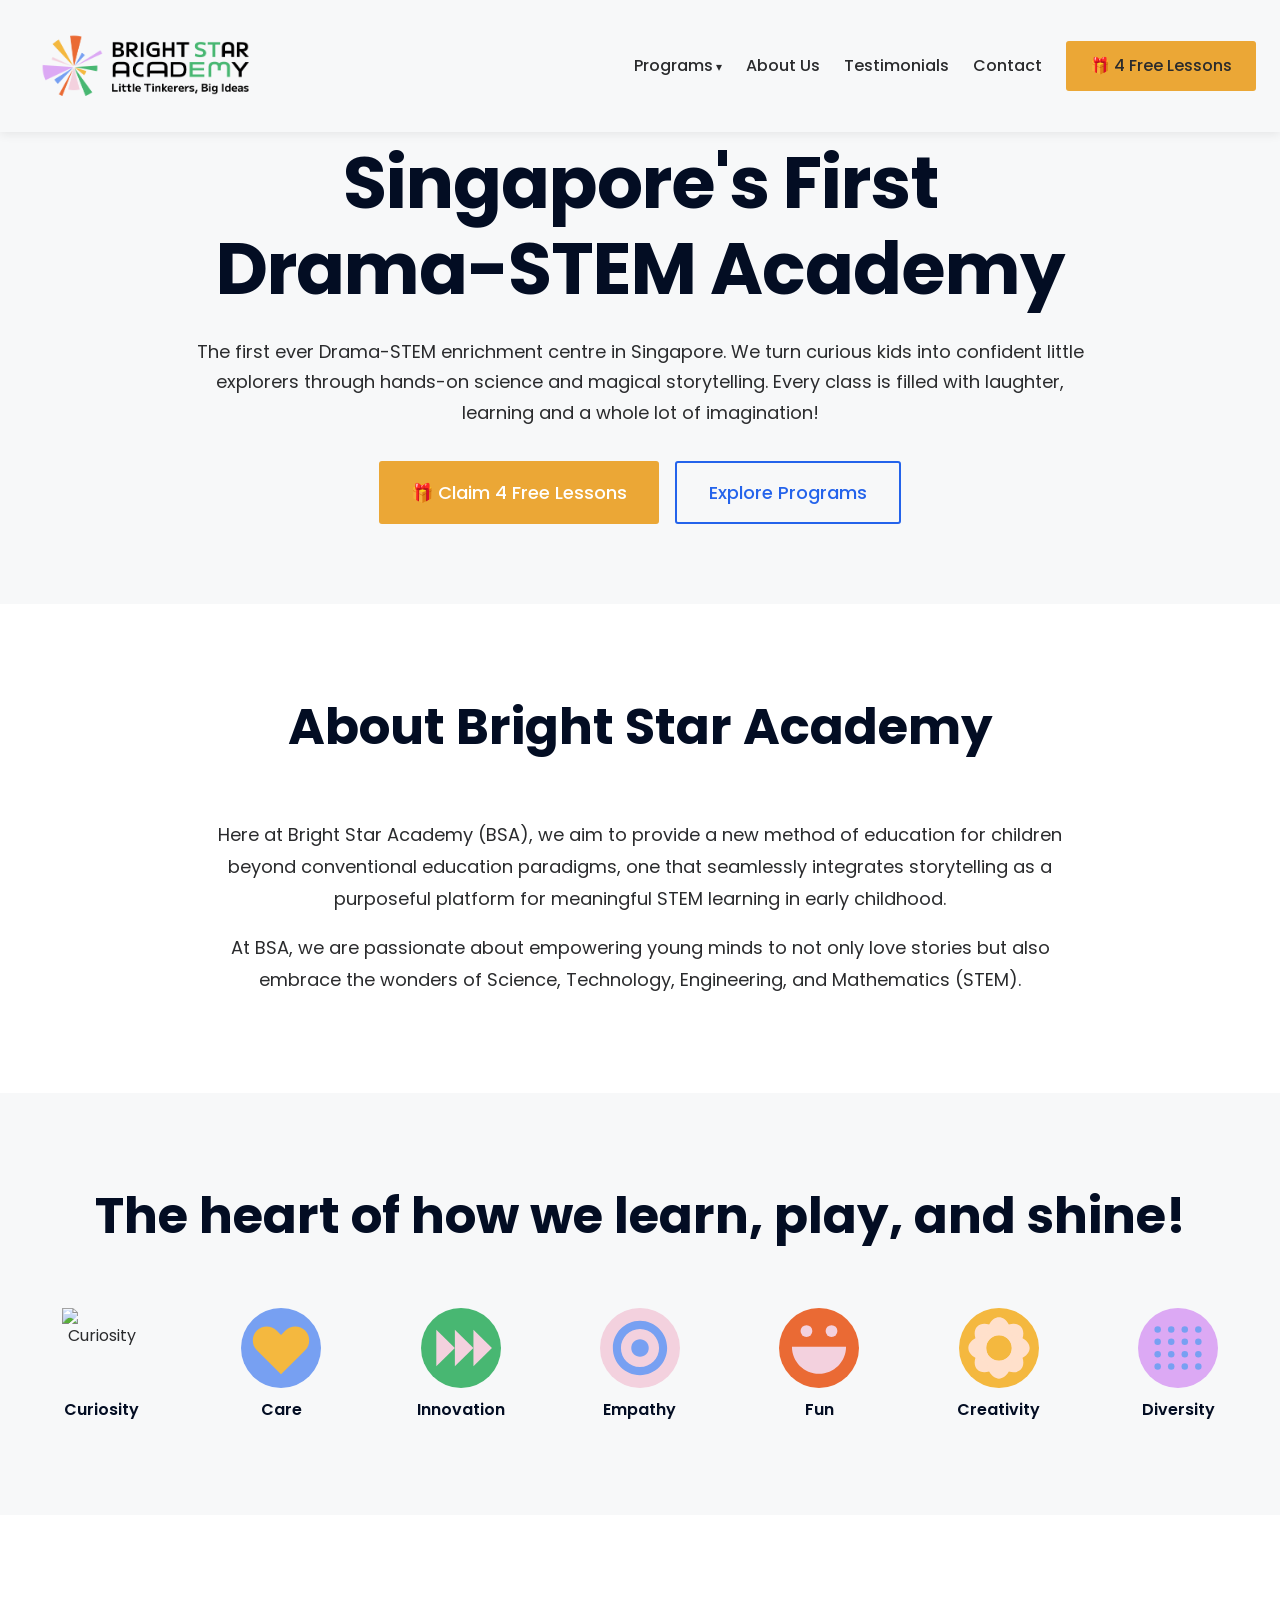
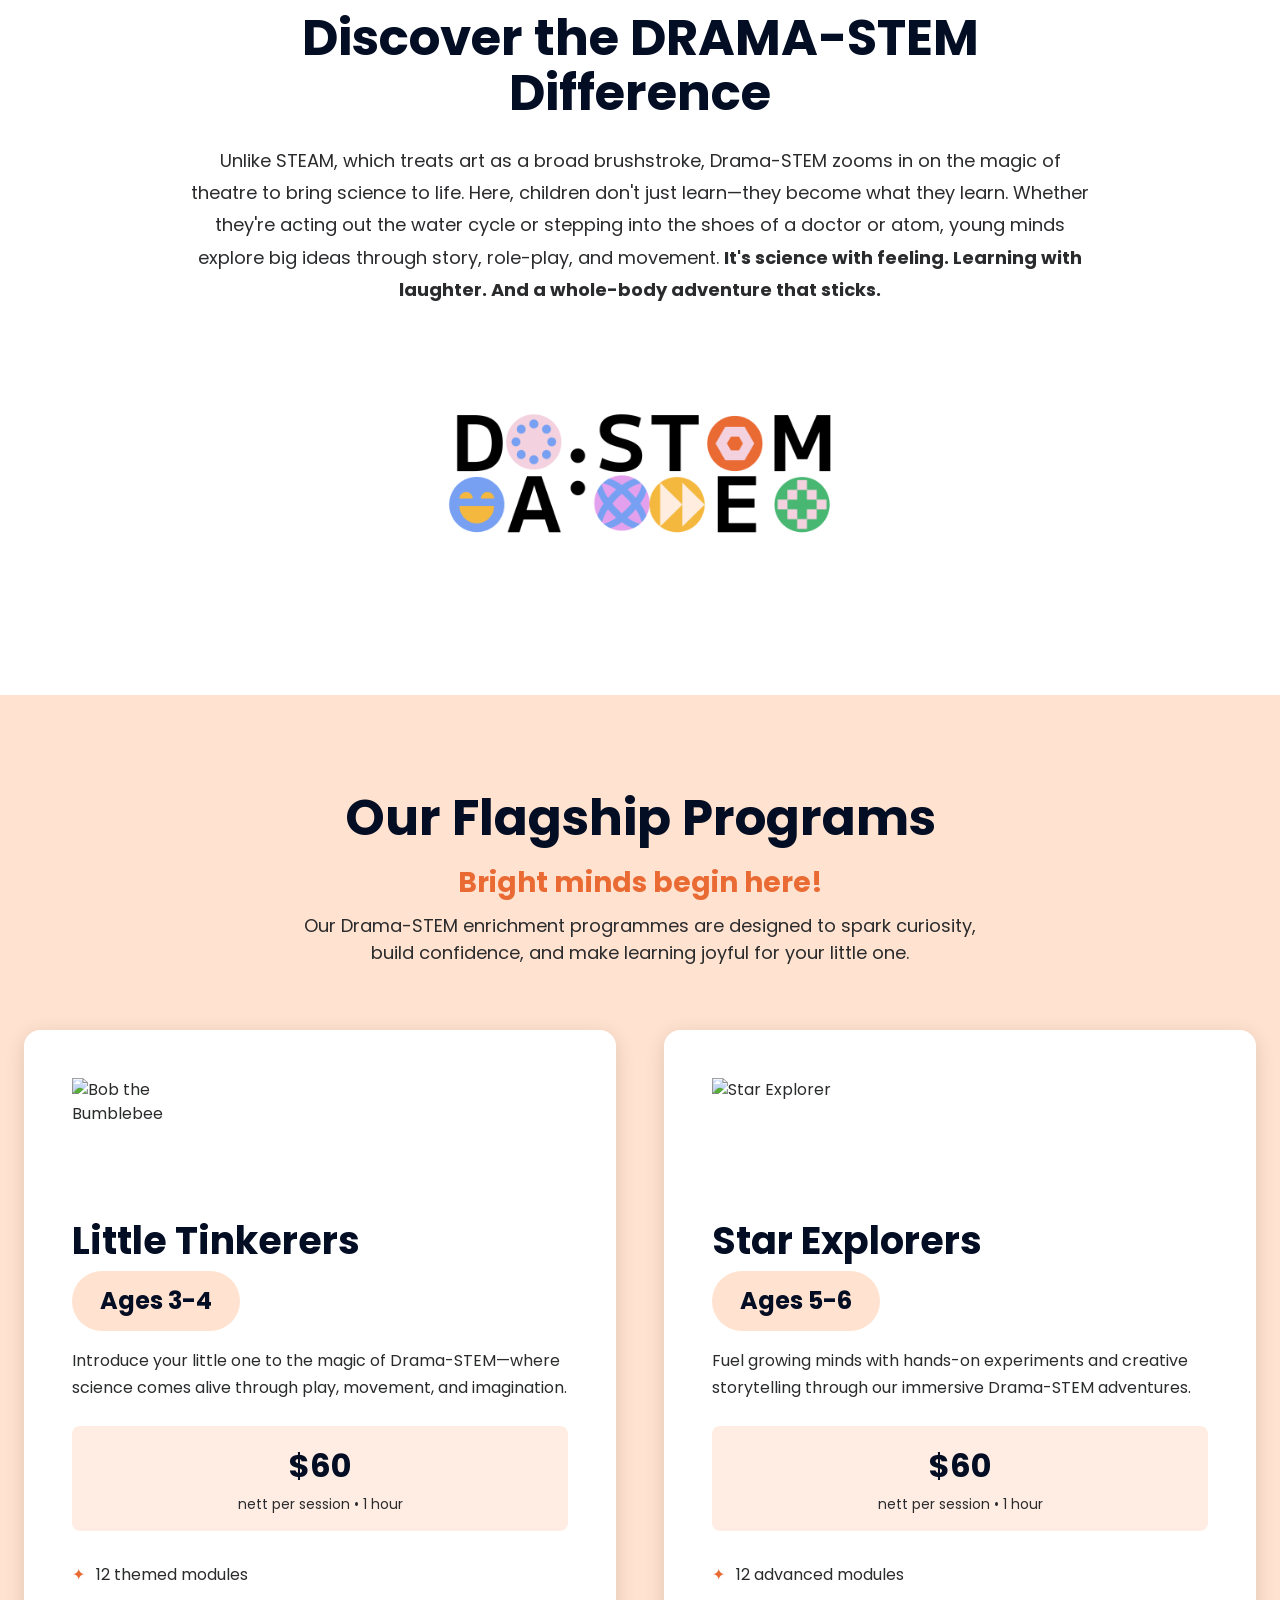
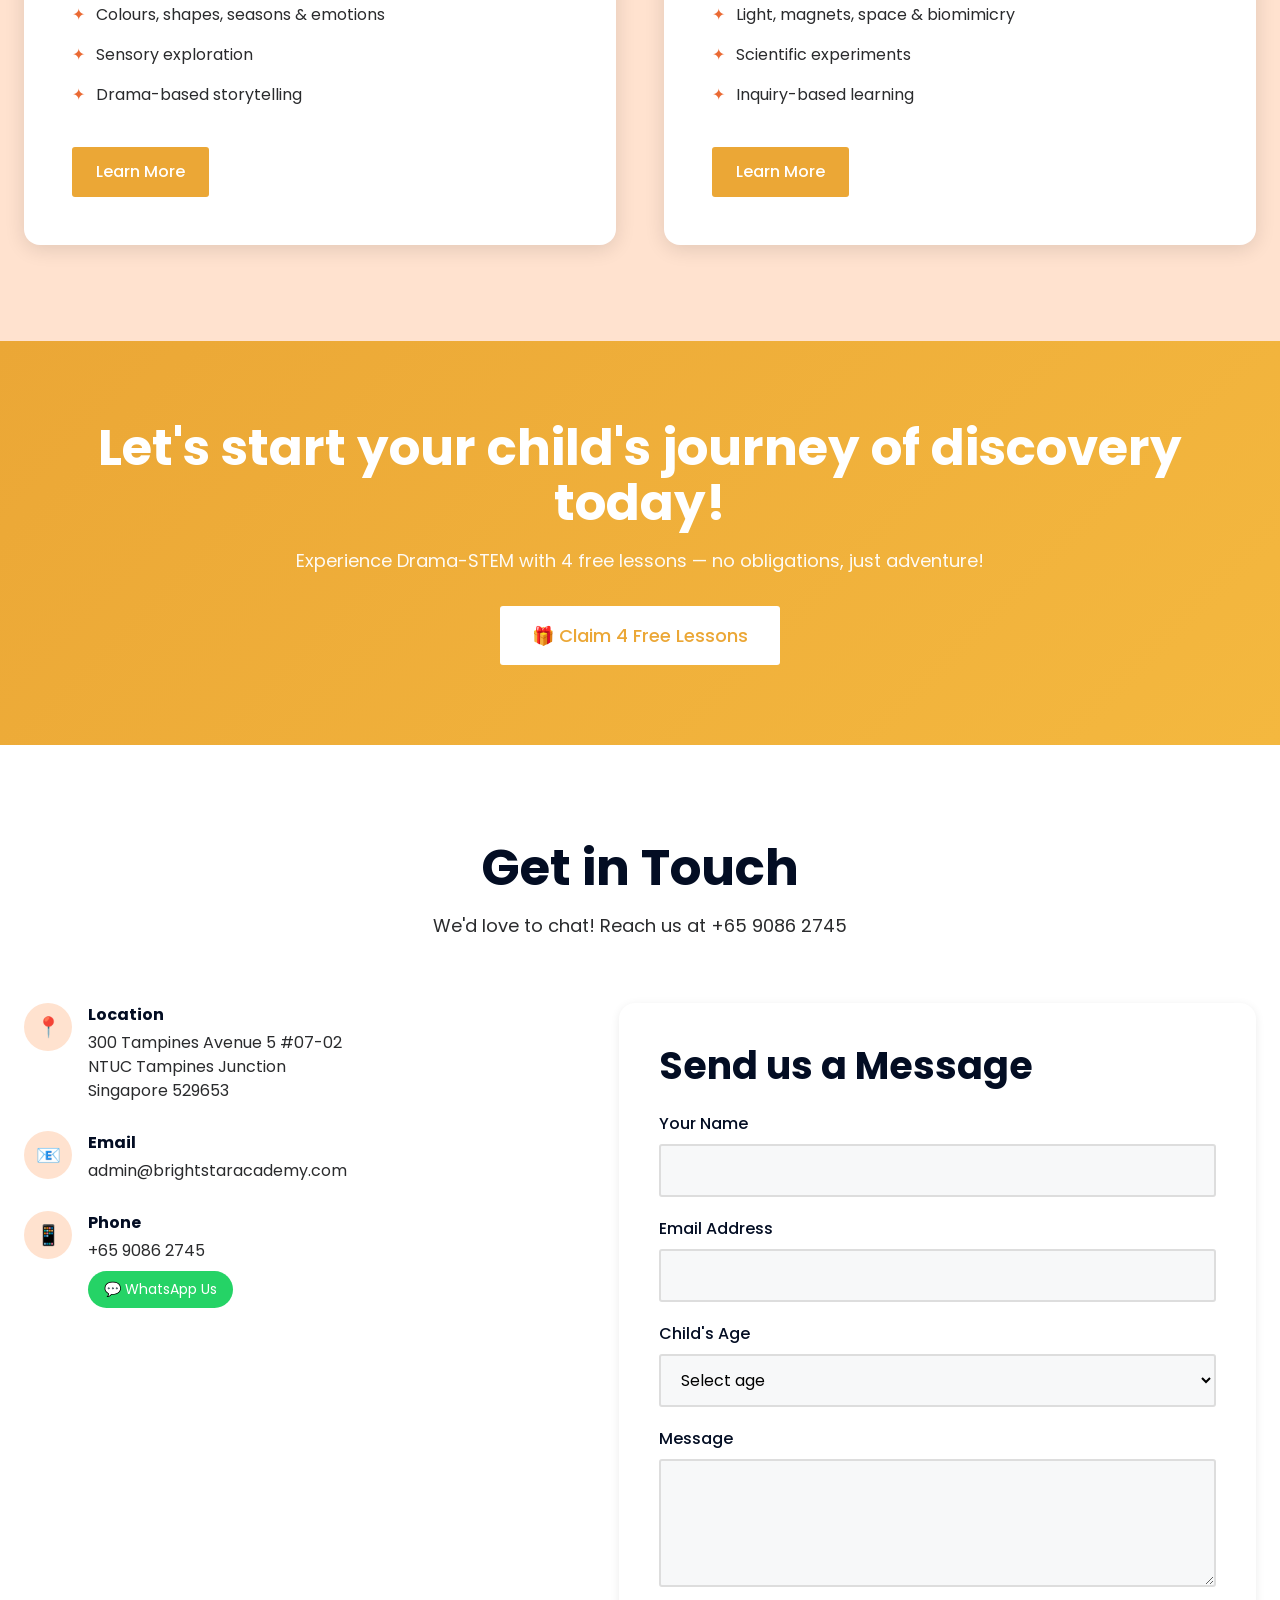
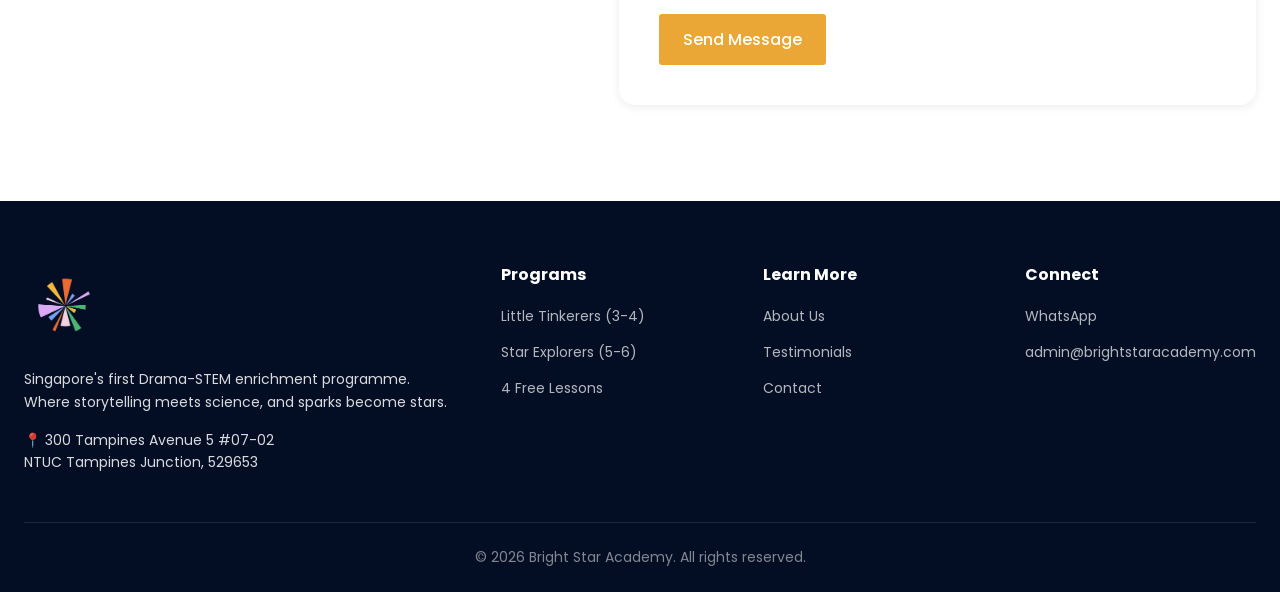
==== commit ab120534: "Calendly popup: opens within site instead of redirect, fix duplicate testimonials in footers" ====
--- a/index.html
+++ b/index.html
@@ -263,7 +263,6 @@
                     <ul class="footer-links">
                         <li><a href="about.html">About Us</a></li>
                 <li><a href="testimonials.html">Testimonials</a></li>
-                        <li><a href="testimonials.html">Testimonials</a></li>
                         <li><a href="contact.html">Contact</a></li>
                     </ul>
                 </div>
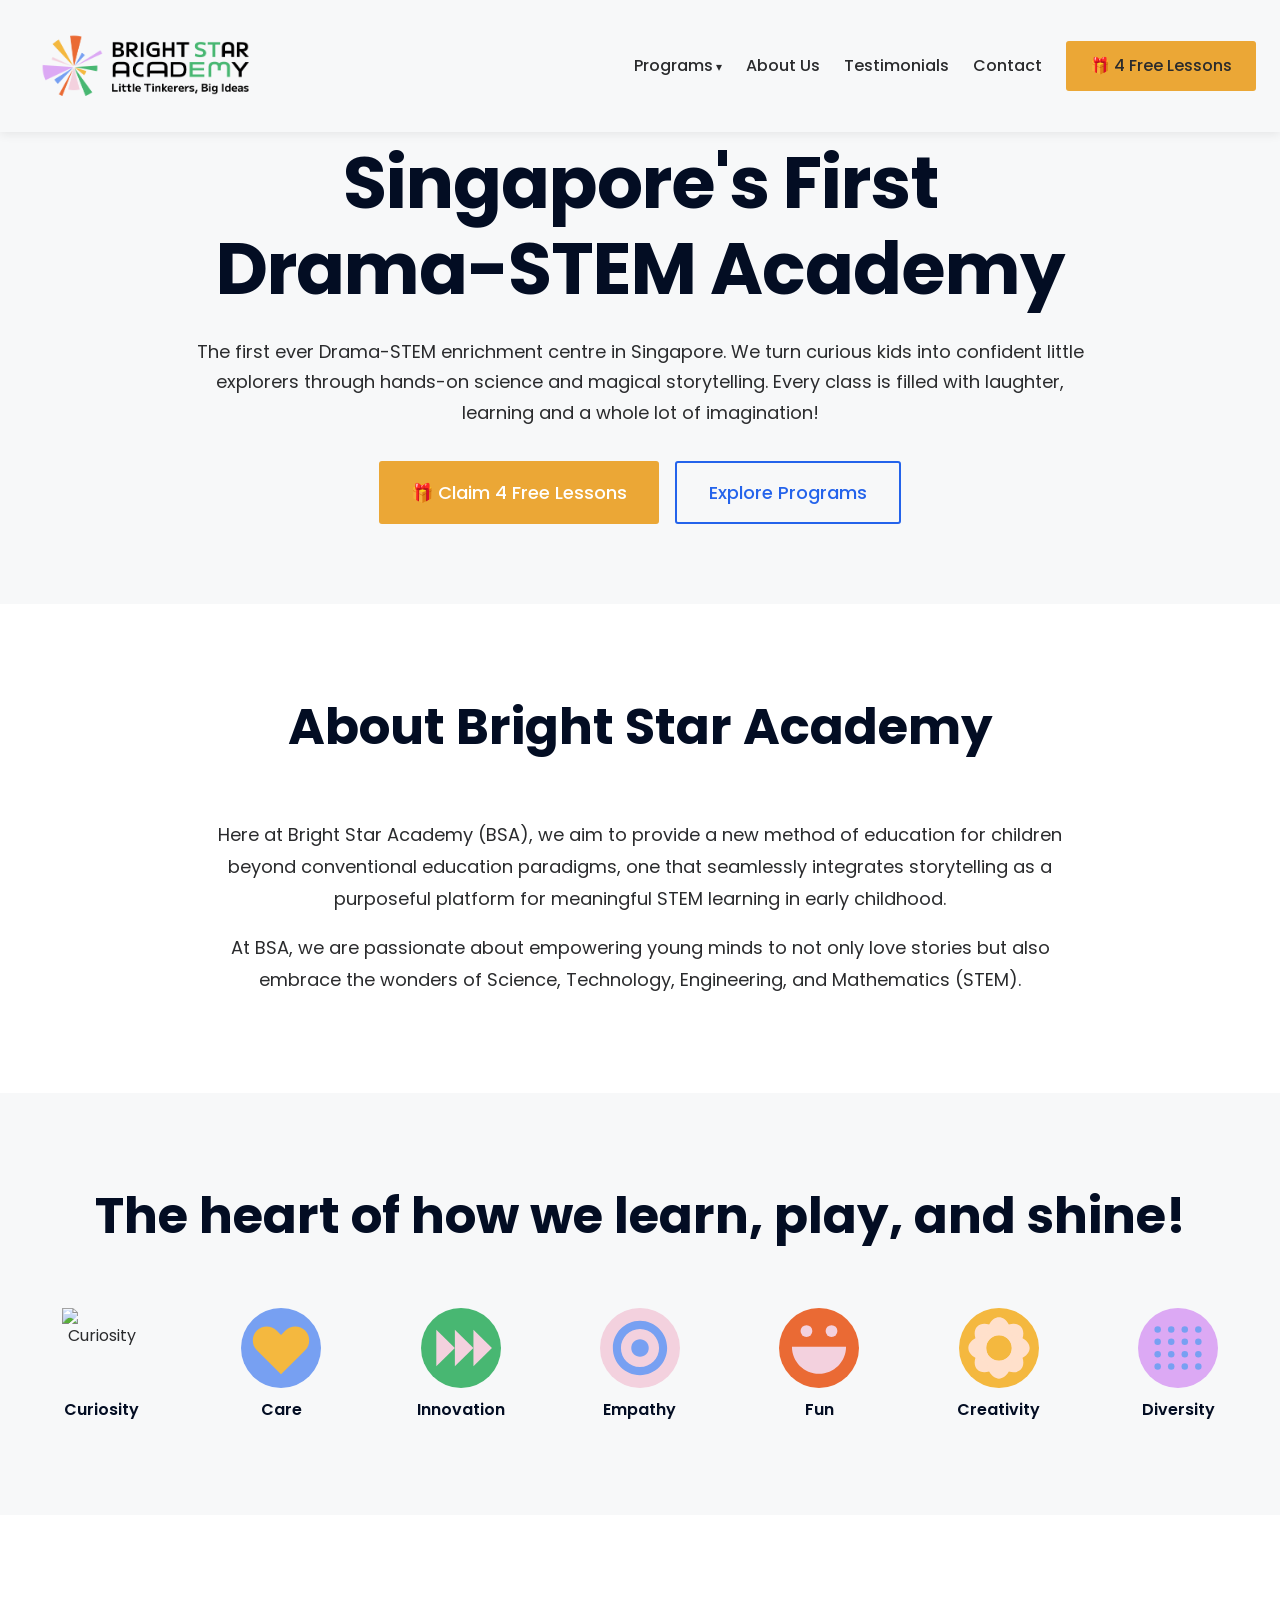
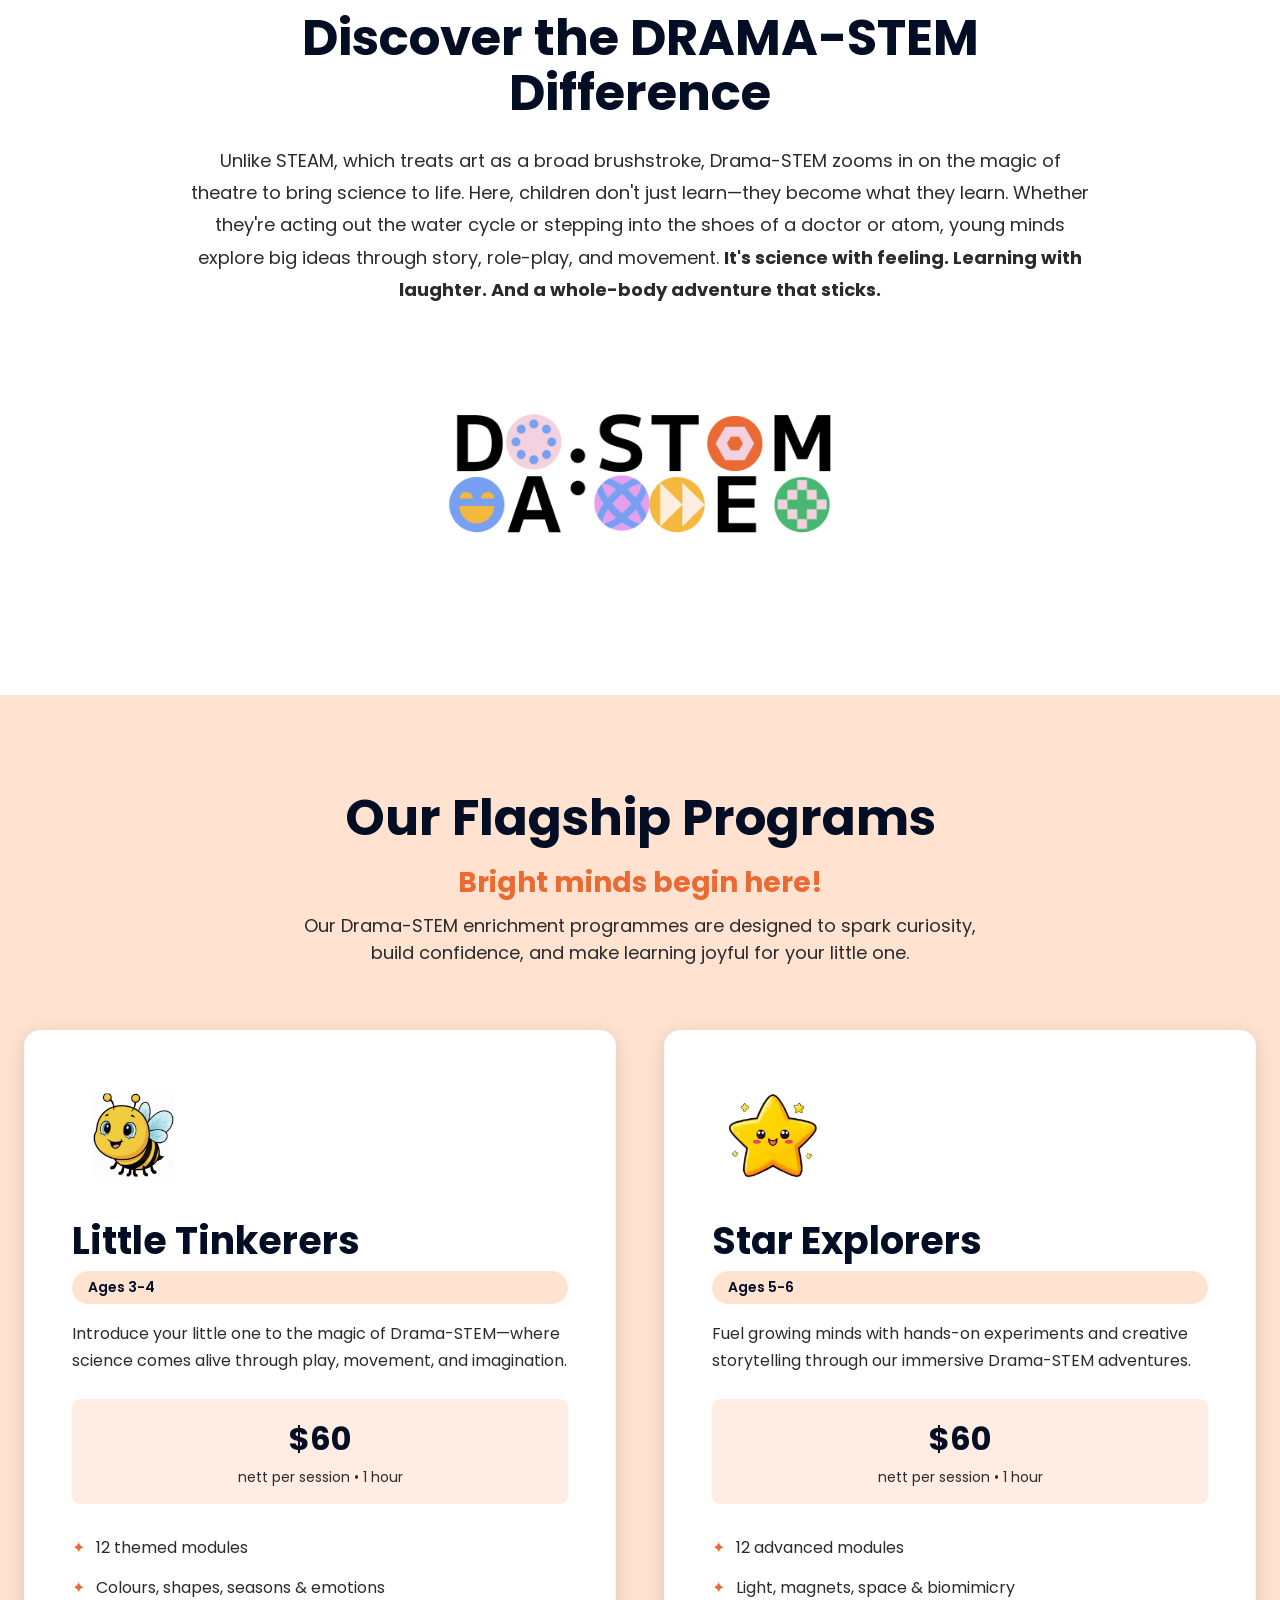
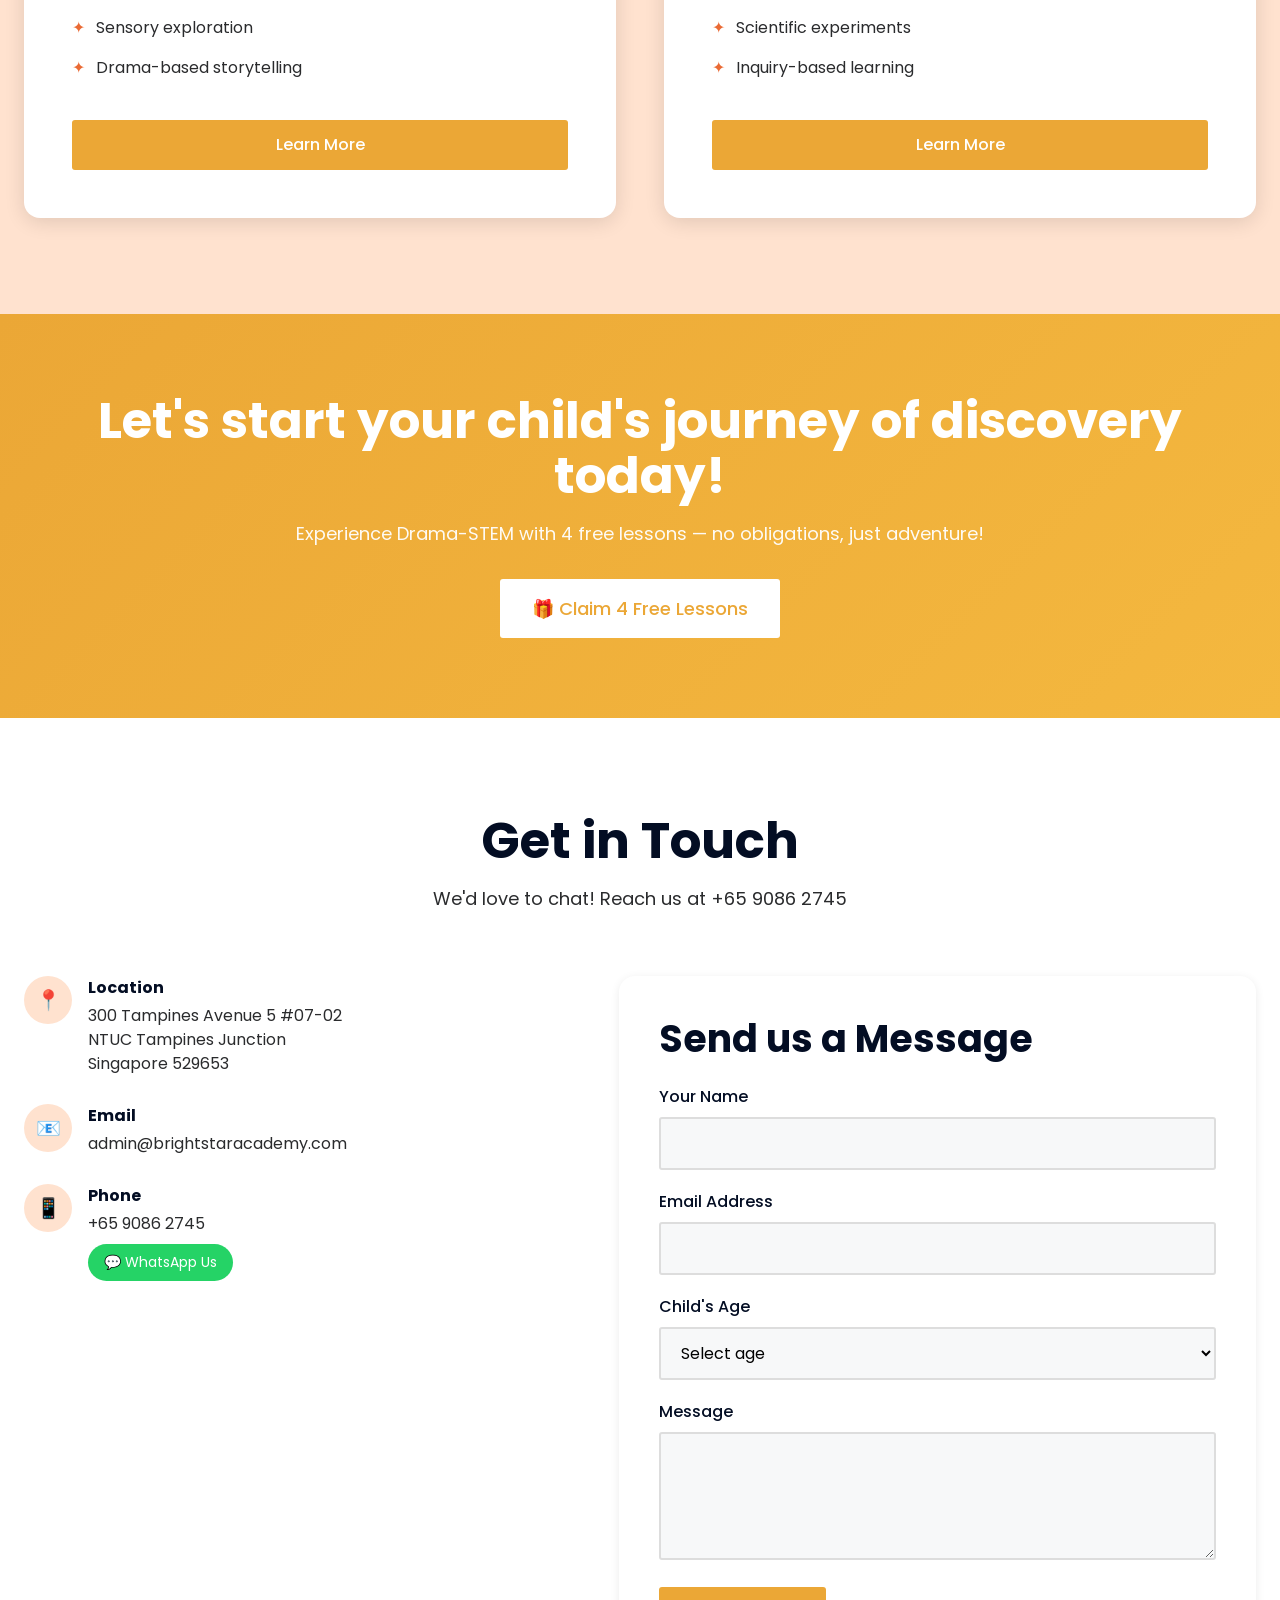
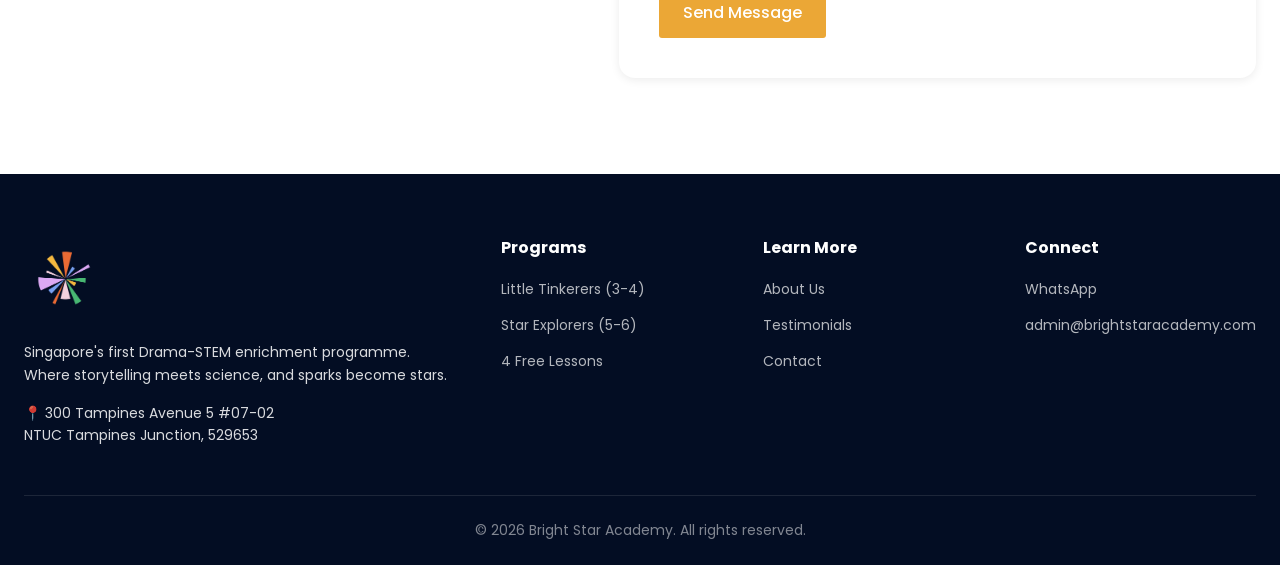
==== commit 9f640915: "Revert age boxes to original size, fix pricing box heights" ====
--- a/index.html
+++ b/index.html
@@ -133,7 +133,7 @@
                         <img src="assets/images/bob-bumblebee.png" alt="Bob the Bumblebee" style="width: 120px; height: 120px; object-fit: contain;">
                     </div>
                     <h3>Little Tinkerers</h3>
-                    <span class="program-age program-age-large">Ages 3-4</span>
+                    <span class="program-age">Ages 3-4</span>
                     <p>Introduce your little one to the magic of Drama-STEM—where science comes alive through play, movement, and imagination.</p>
                     <div class="program-pricing">
                         <span class="price">$60</span> <span class="price-details">nett per session • 1 hour</span>
@@ -151,7 +151,7 @@
                         <img src="assets/images/star-explorer-mascot.png" alt="Star Explorer" style="width: 120px; height: 120px; object-fit: contain;">
                     </div>
                     <h3>Star Explorers</h3>
-                    <span class="program-age program-age-large">Ages 5-6</span>
+                    <span class="program-age">Ages 5-6</span>
                     <p>Fuel growing minds with hands-on experiments and creative storytelling through our immersive Drama-STEM adventures.</p>
                     <div class="program-pricing">
                         <span class="price">$60</span> <span class="price-details">nett per session • 1 hour</span>
--- a/styles.css
+++ b/styles.css
@@ -376,6 +376,7 @@
     display: grid;
     grid-template-columns: repeat(2, 1fr);
     gap: 48px;
+    align-items: stretch;
 }
 
 .program-card {
@@ -384,10 +385,17 @@
     padding: 48px;
     box-shadow: var(--shadow-lg);
     transition: transform 0.3s ease;
+    display: flex;
+    flex-direction: column;
+    height: 100%;
 }
 
 .program-card:hover {
     transform: translateY(-8px);
+}
+
+.program-card .btn {
+    margin-top: auto;
 }
 
 .program-emoji {
@@ -420,6 +428,7 @@
 .program-features {
     list-style: none;
     margin-bottom: 32px;
+    flex-grow: 1;
 }
 
 .program-features li {
@@ -875,6 +884,10 @@
     border-radius: var(--radius);
     margin-bottom: 24px;
     text-align: center;
+    min-height: 90px;
+    display: flex;
+    flex-direction: column;
+    justify-content: center;
 }
 
 .program-pricing .price {
@@ -888,14 +901,6 @@
     color: var(--color-text);
     display: block;
     margin-top: 4px;
-}
-
-/* ===== Larger Age Badges ===== */
-.program-age-large {
-    font-size: 24px !important;
-    padding: 12px 28px !important;
-    border-radius: 30px !important;
-    font-weight: 700 !important;
 }
 
 /* ===== Bright Minds Tagline ===== */
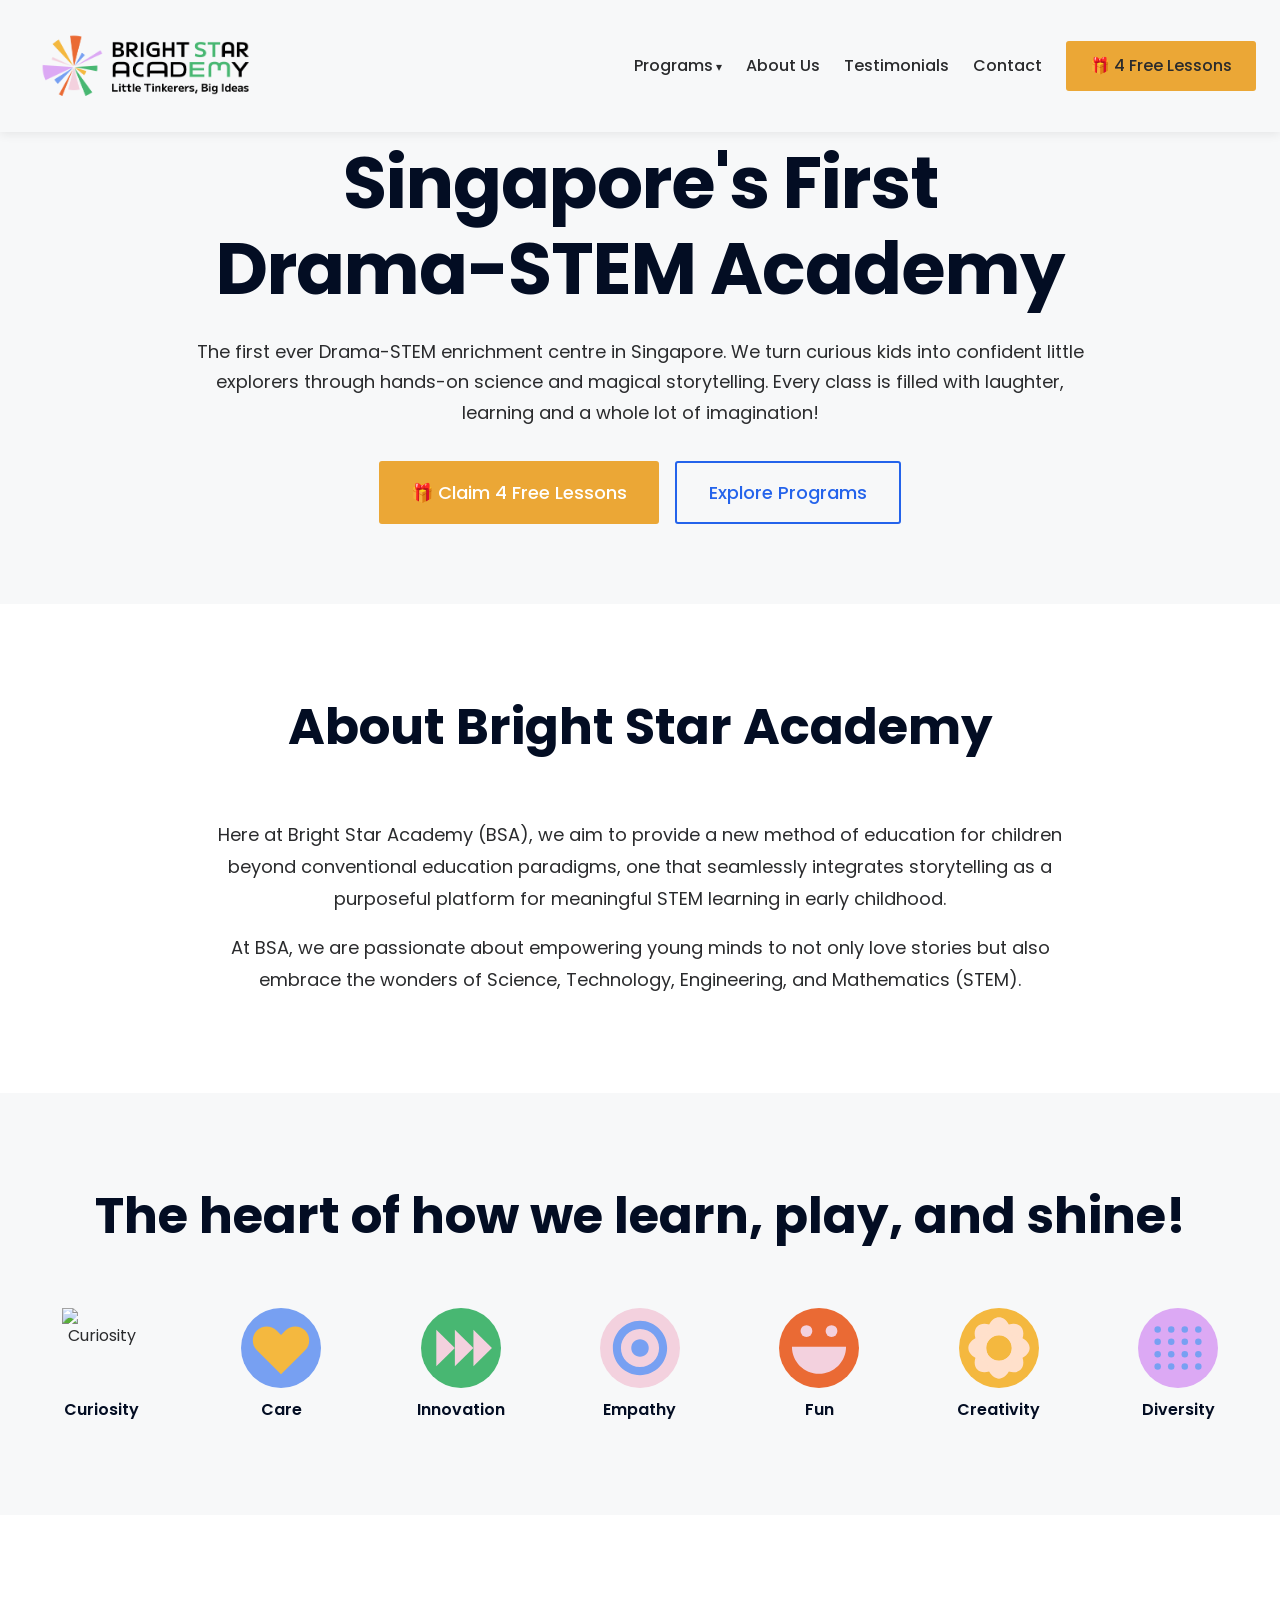
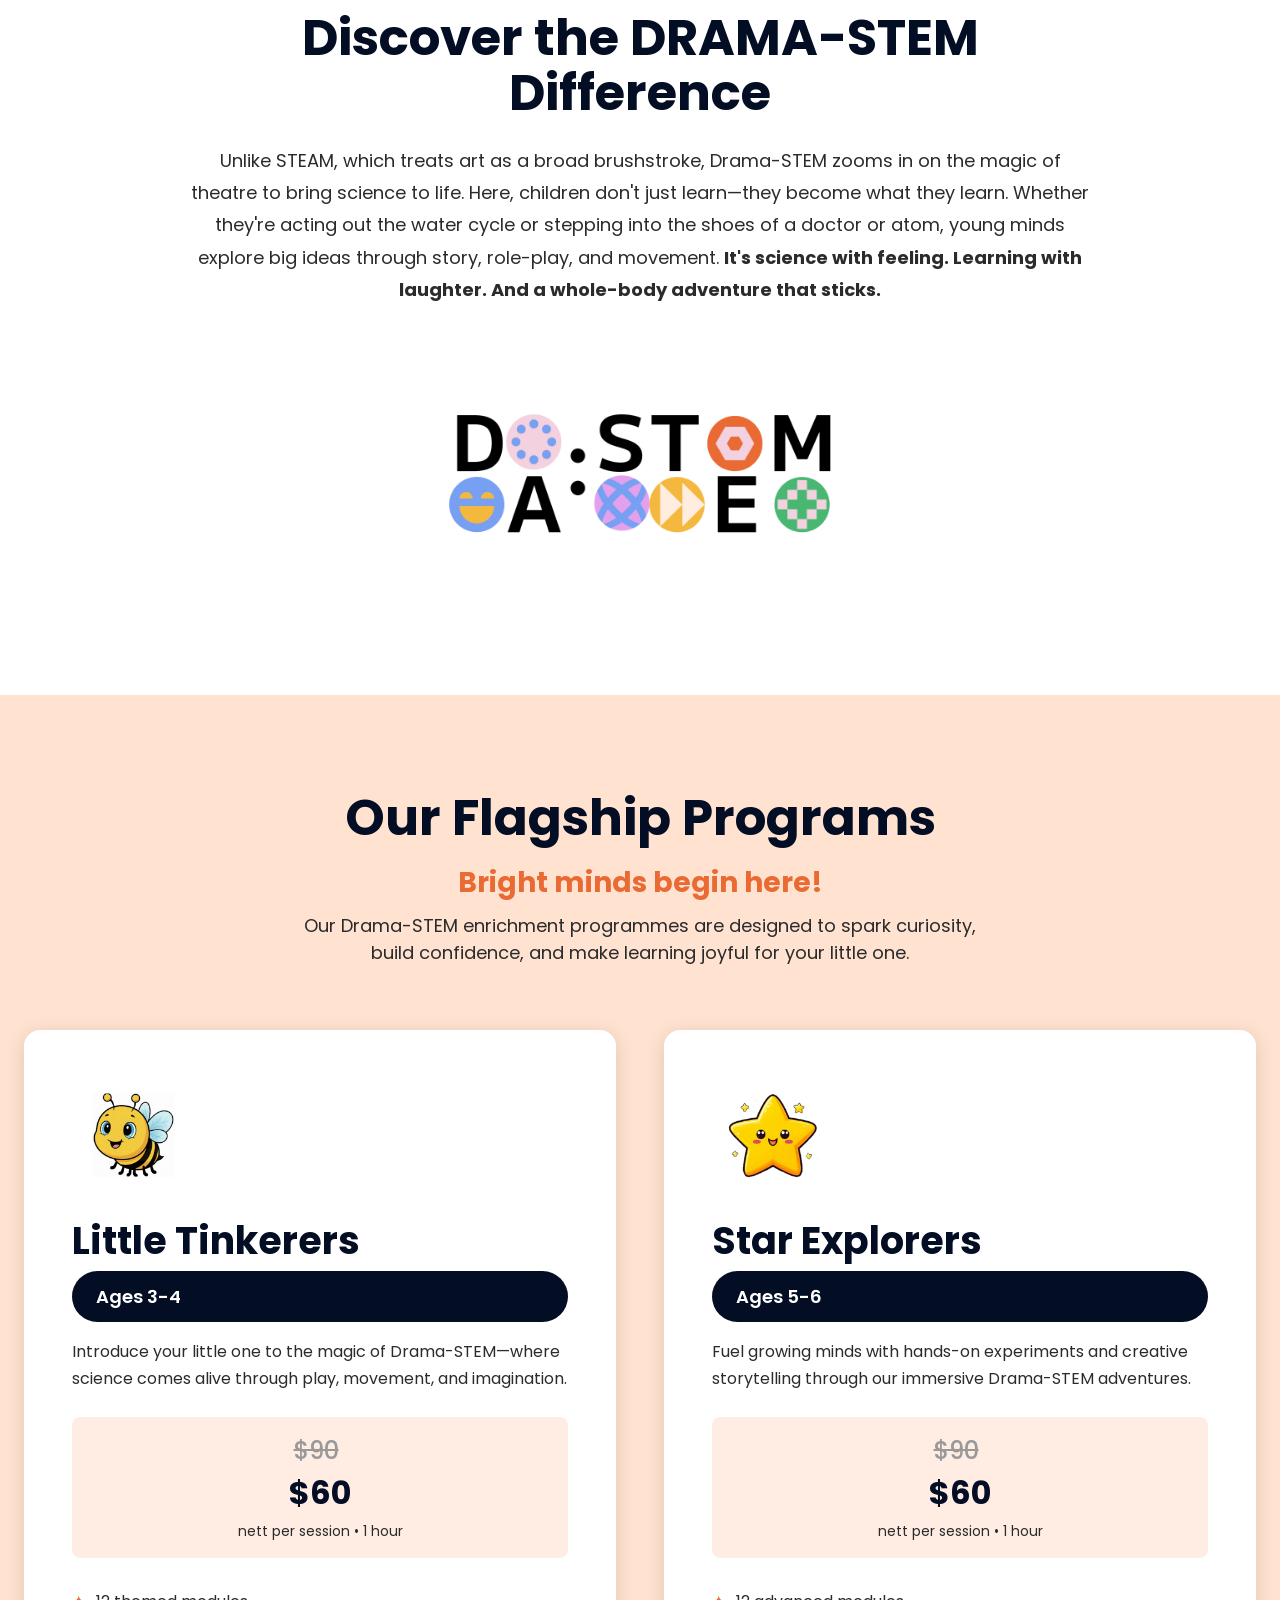
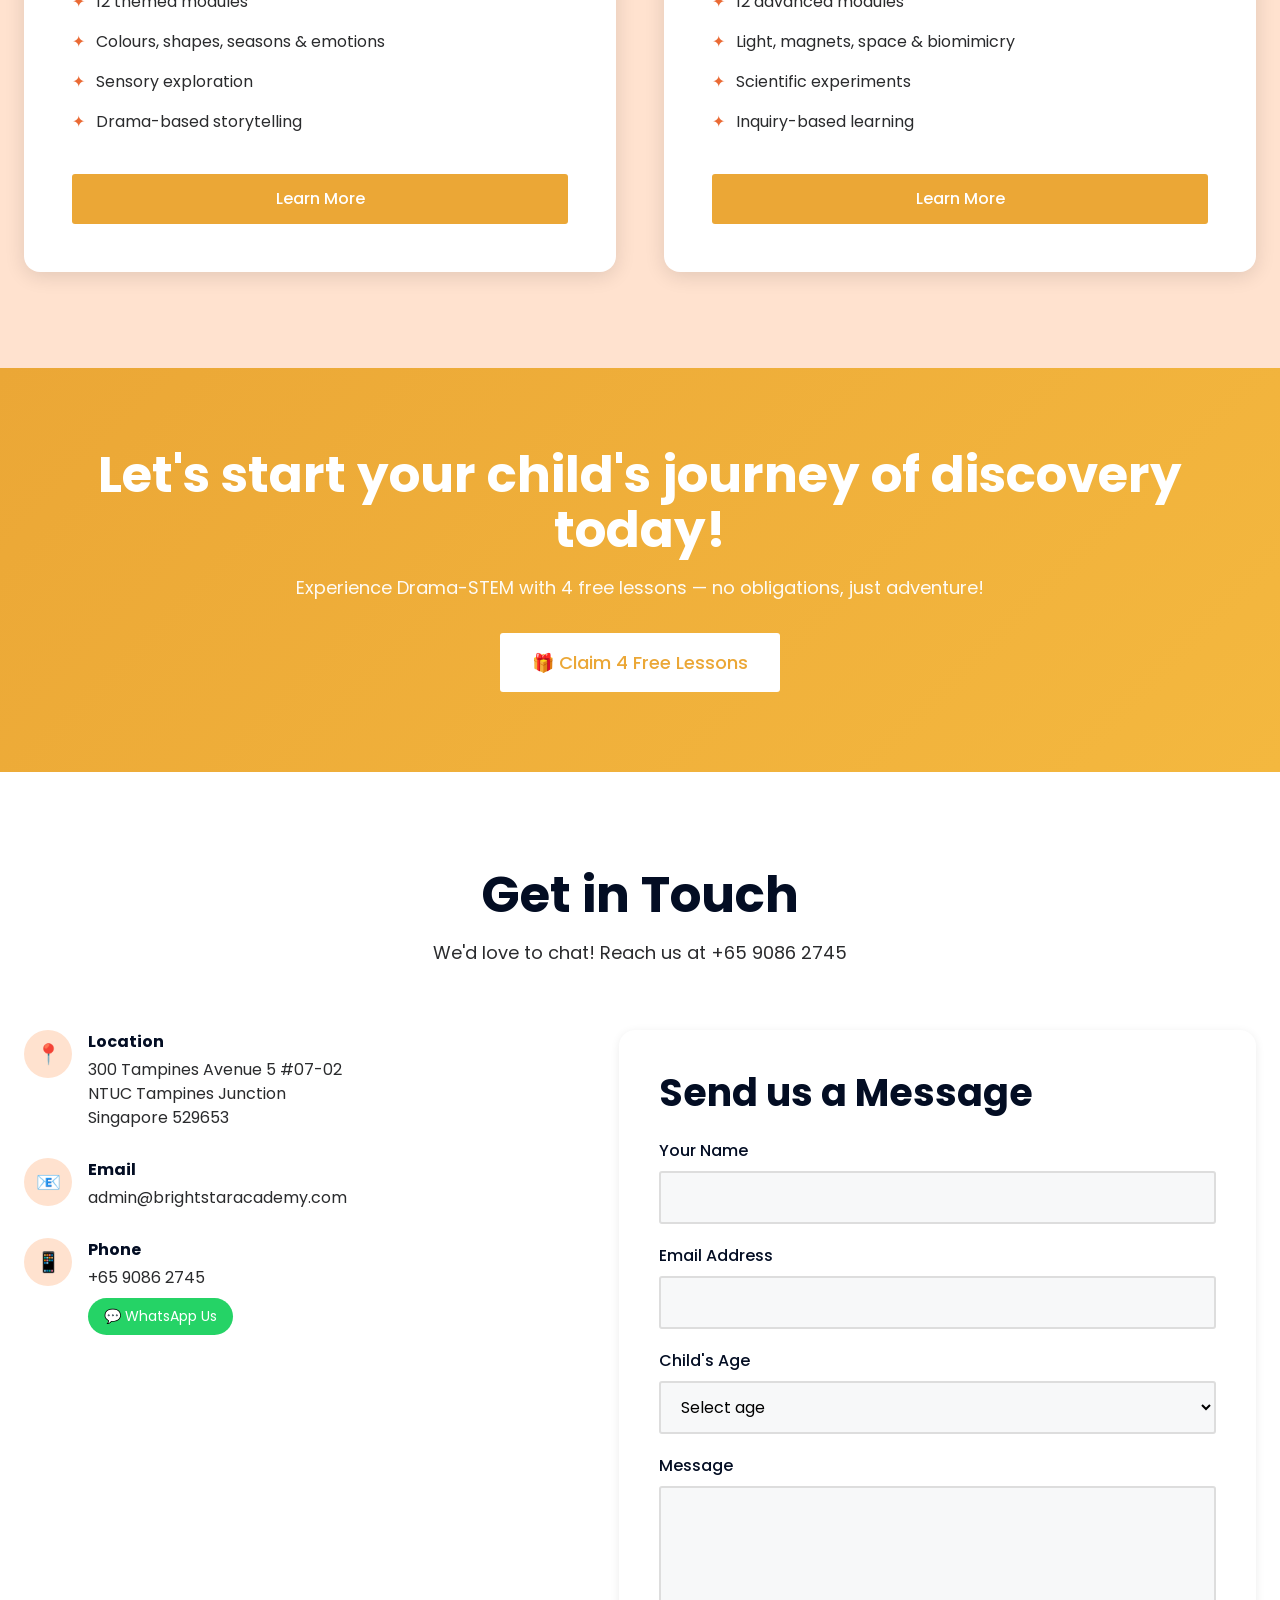
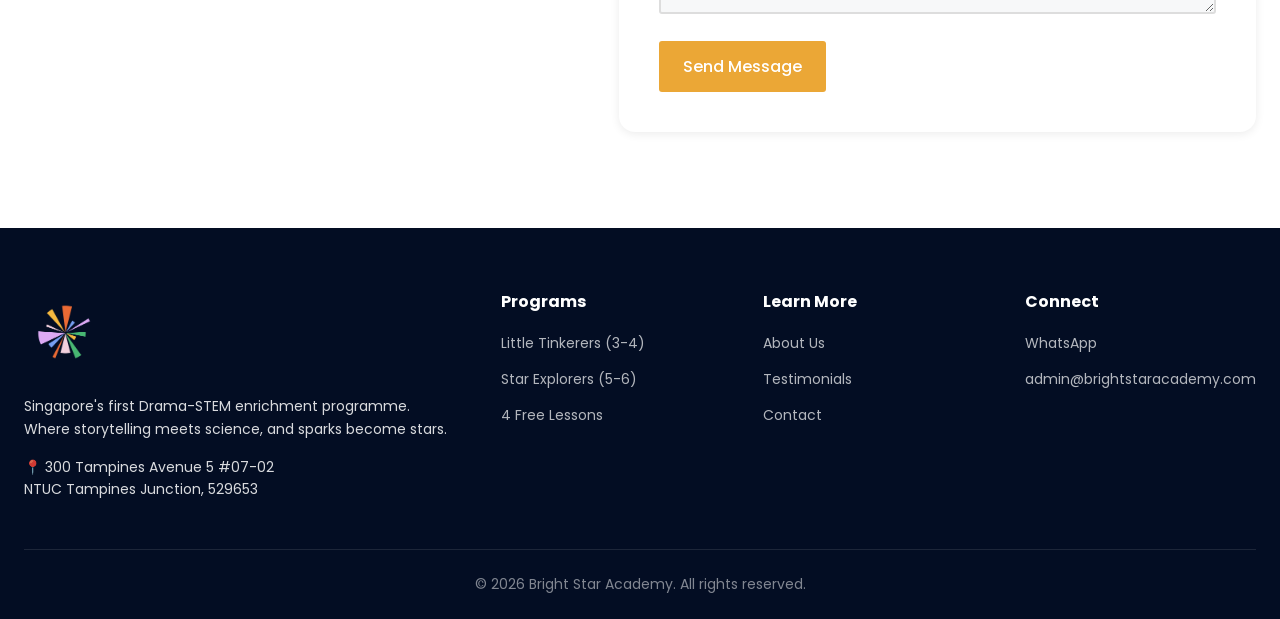
==== commit fe8bf630: "Homepage: dark pill age badges, promo pricing $90 strikethrough > $60" ====
--- a/index.html
+++ b/index.html
@@ -136,7 +136,7 @@
                     <span class="program-age">Ages 3-4</span>
                     <p>Introduce your little one to the magic of Drama-STEM—where science comes alive through play, movement, and imagination.</p>
                     <div class="program-pricing">
-                        <span class="price">$60</span> <span class="price-details">nett per session • 1 hour</span>
+                        <span class="price-old">$90</span><span class="price">$60</span> <span class="price-details">nett per session • 1 hour</span>
                     </div>
                     <ul class="program-features">
                         <li>12 themed modules</li>
@@ -154,7 +154,7 @@
                     <span class="program-age">Ages 5-6</span>
                     <p>Fuel growing minds with hands-on experiments and creative storytelling through our immersive Drama-STEM adventures.</p>
                     <div class="program-pricing">
-                        <span class="price">$60</span> <span class="price-details">nett per session • 1 hour</span>
+                        <span class="price-old">$90</span><span class="price">$60</span> <span class="price-details">nett per session • 1 hour</span>
                     </div>
                     <ul class="program-features">
                         <li>12 advanced modules</li>
--- a/styles.css
+++ b/styles.css
@@ -410,12 +410,12 @@
 
 .program-age {
     display: inline-block;
-    background: var(--brand-peach);
-    color: var(--color-heading);
-    padding: 6px 16px;
-    border-radius: 20px;
+    background: var(--color-heading);
+    color: #fff;
+    padding: 12px 24px;
+    border-radius: 30px;
     font-weight: 600;
-    font-size: 14px;
+    font-size: 18px;
     margin-bottom: 16px;
 }
 
@@ -890,6 +890,14 @@
     justify-content: center;
 }
 
+.program-pricing .price-old {
+    font-size: 24px;
+    font-weight: 500;
+    color: #999;
+    text-decoration: line-through;
+    margin-right: 8px;
+}
+
 .program-pricing .price {
     font-size: 32px;
     font-weight: 700;
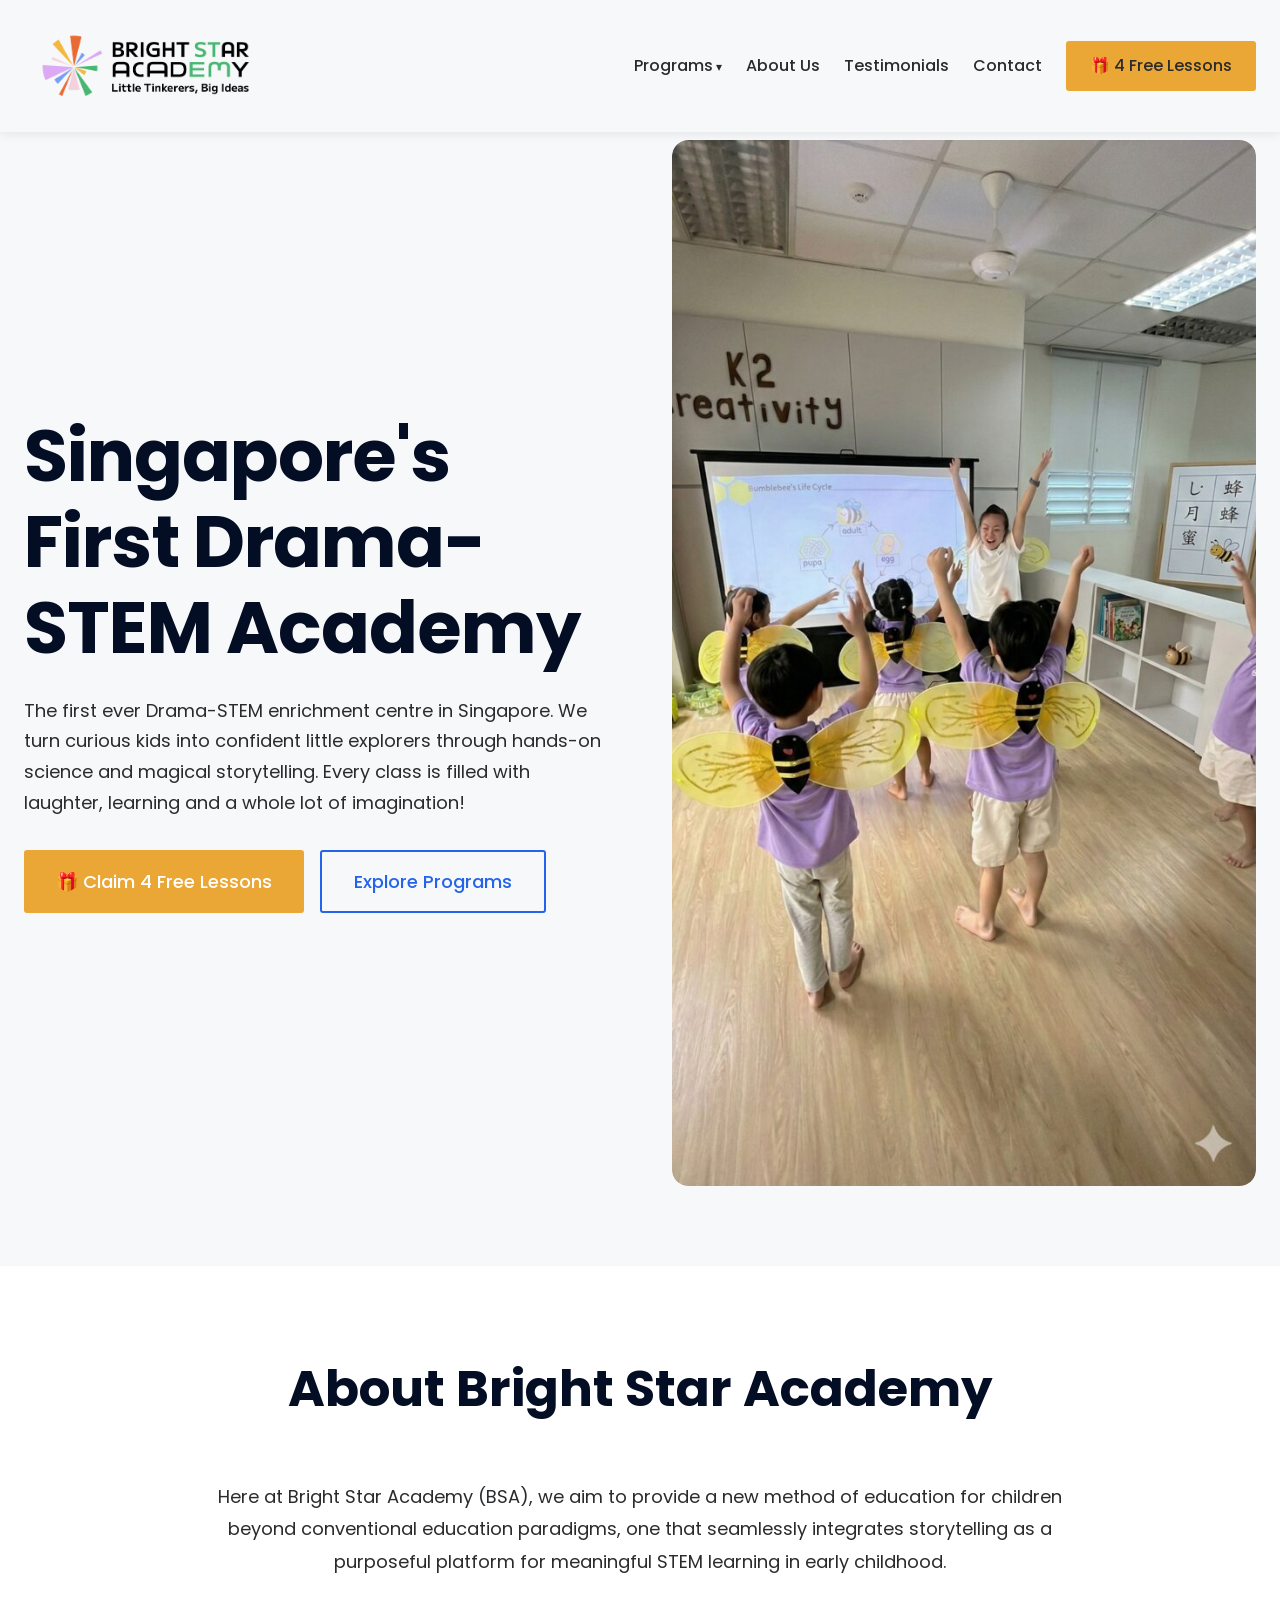
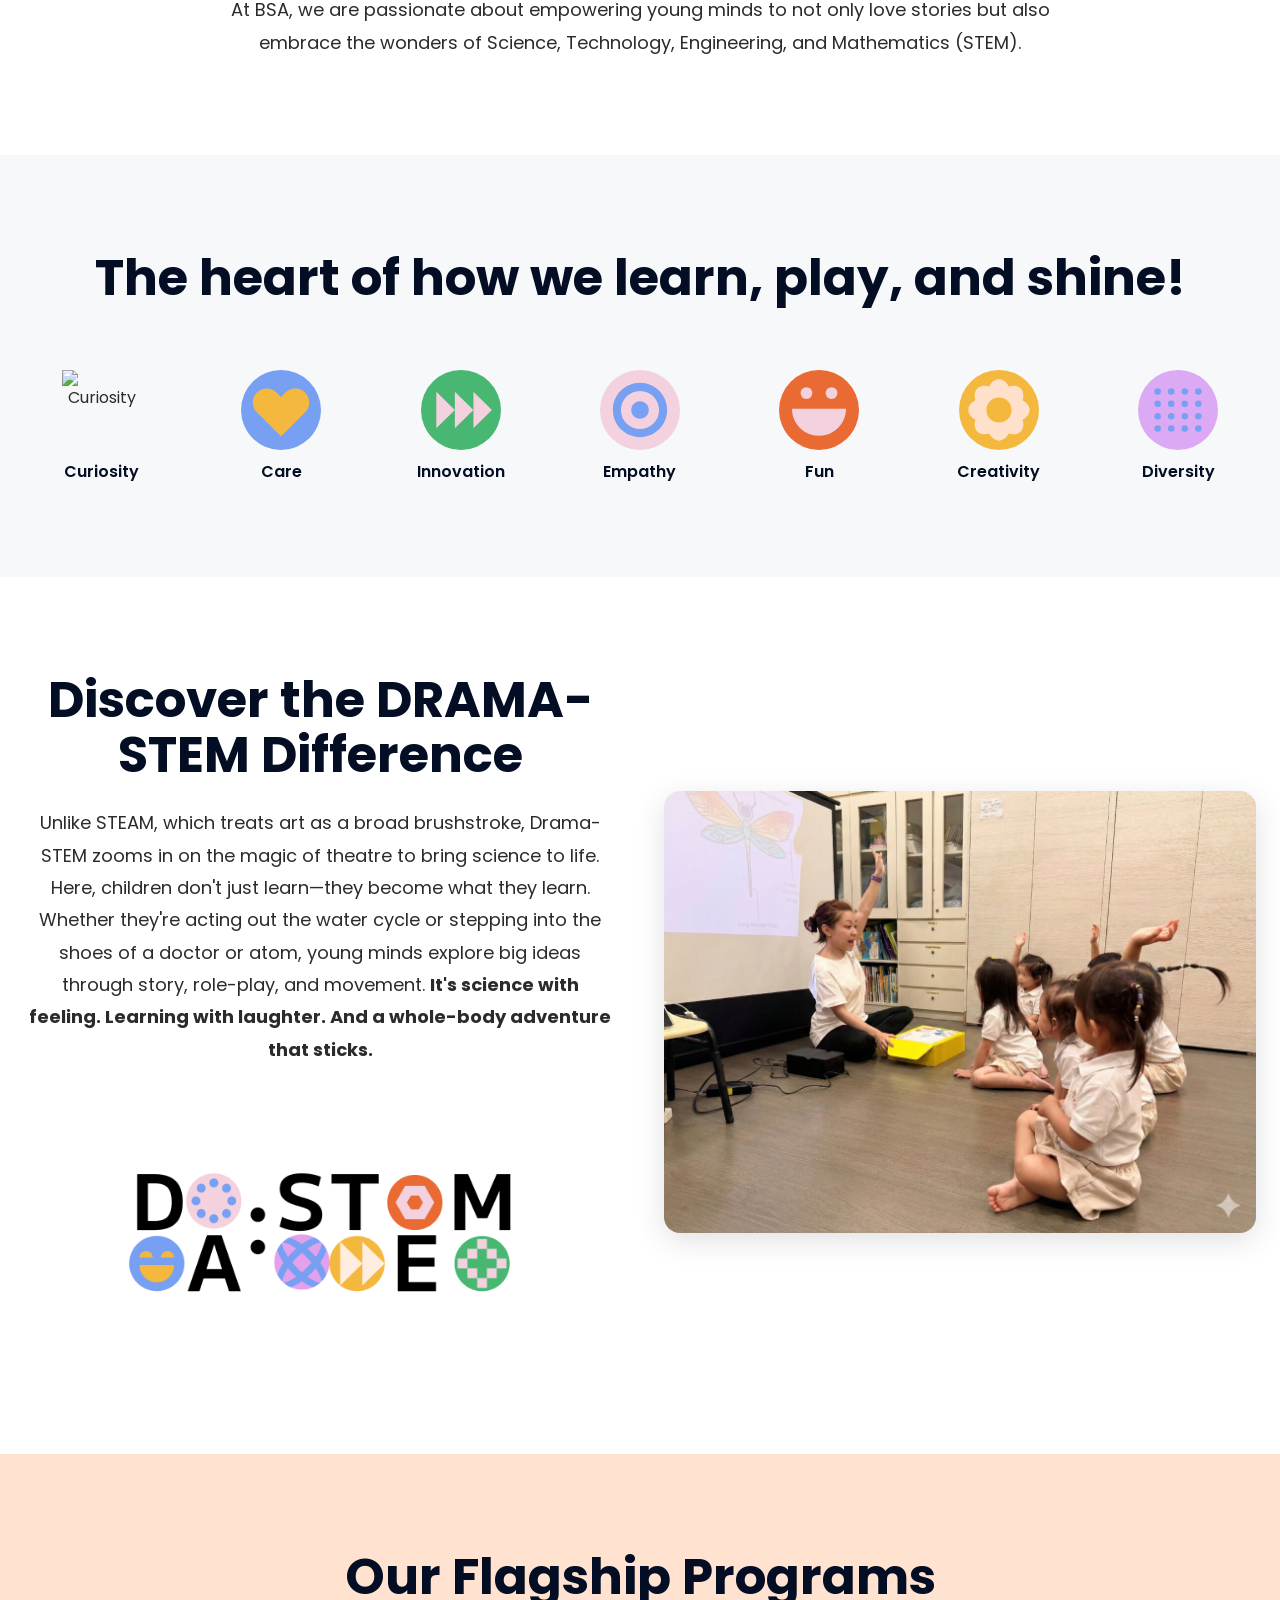
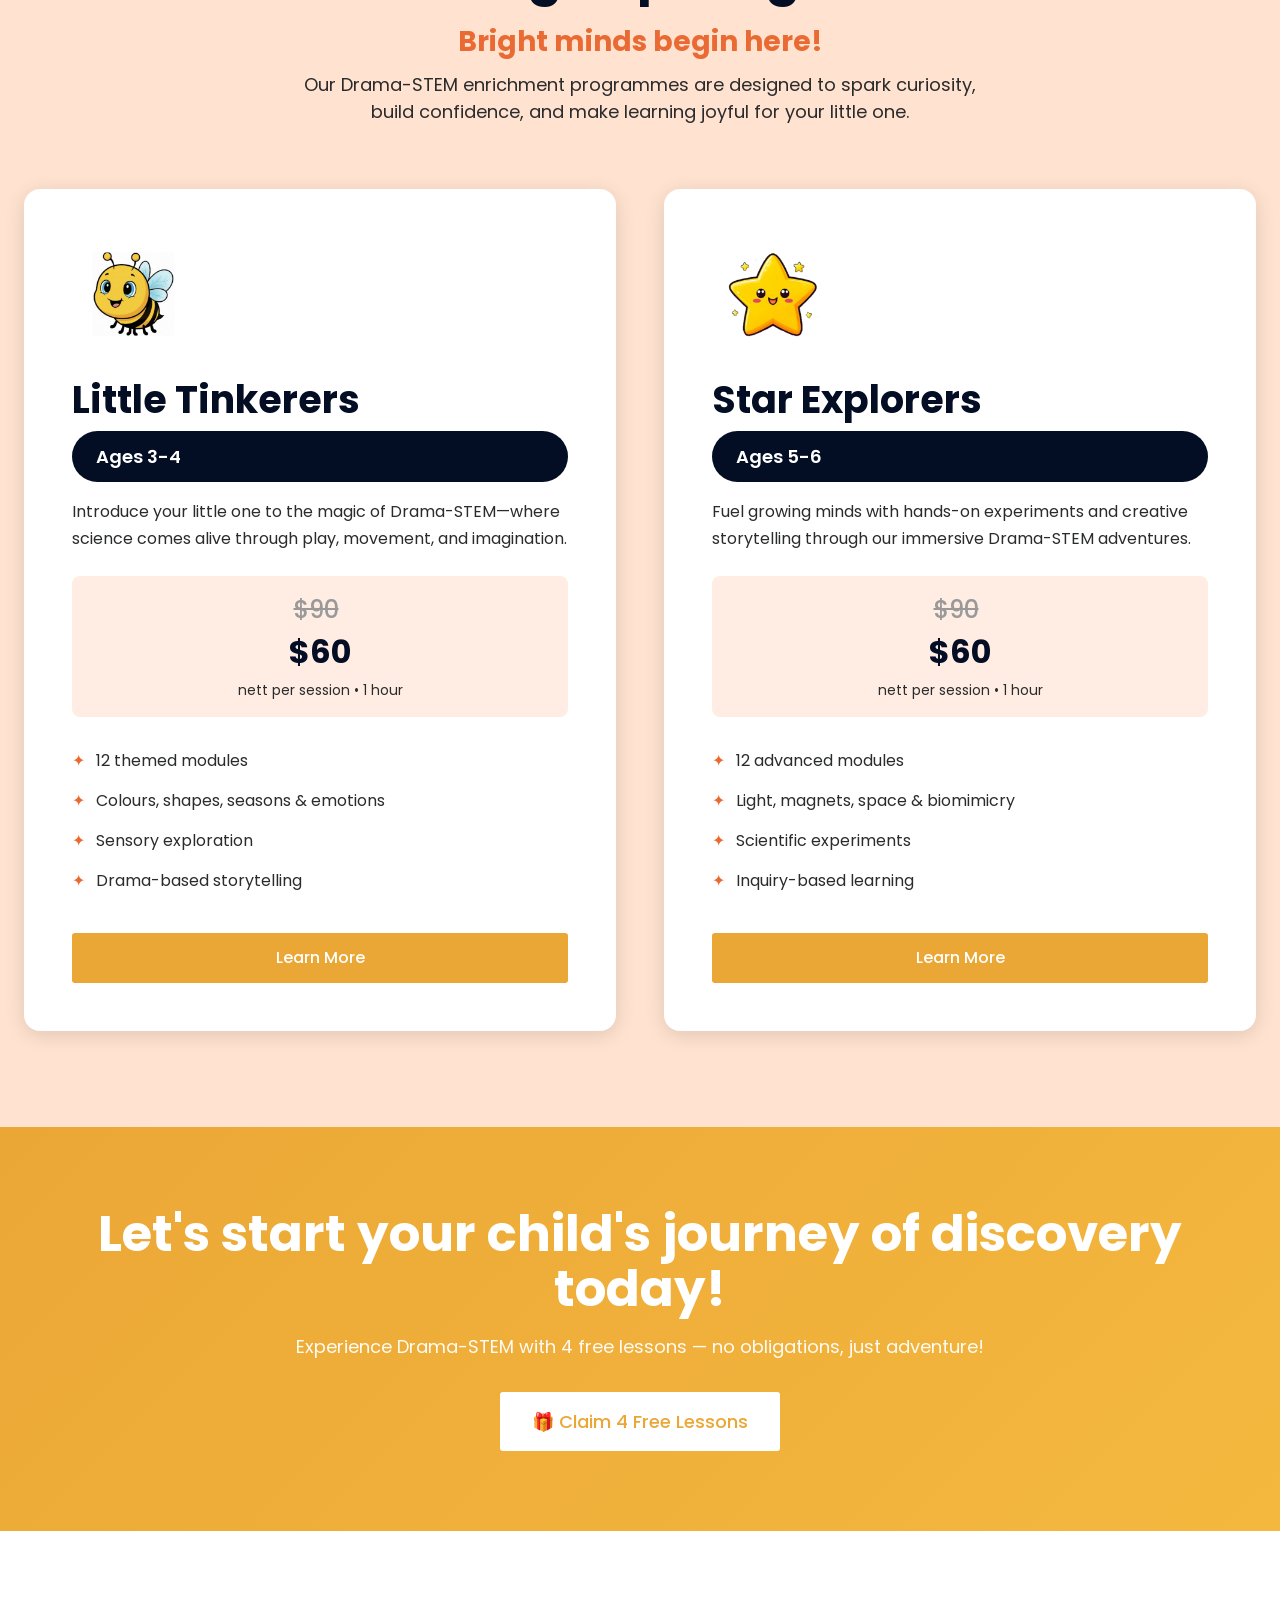
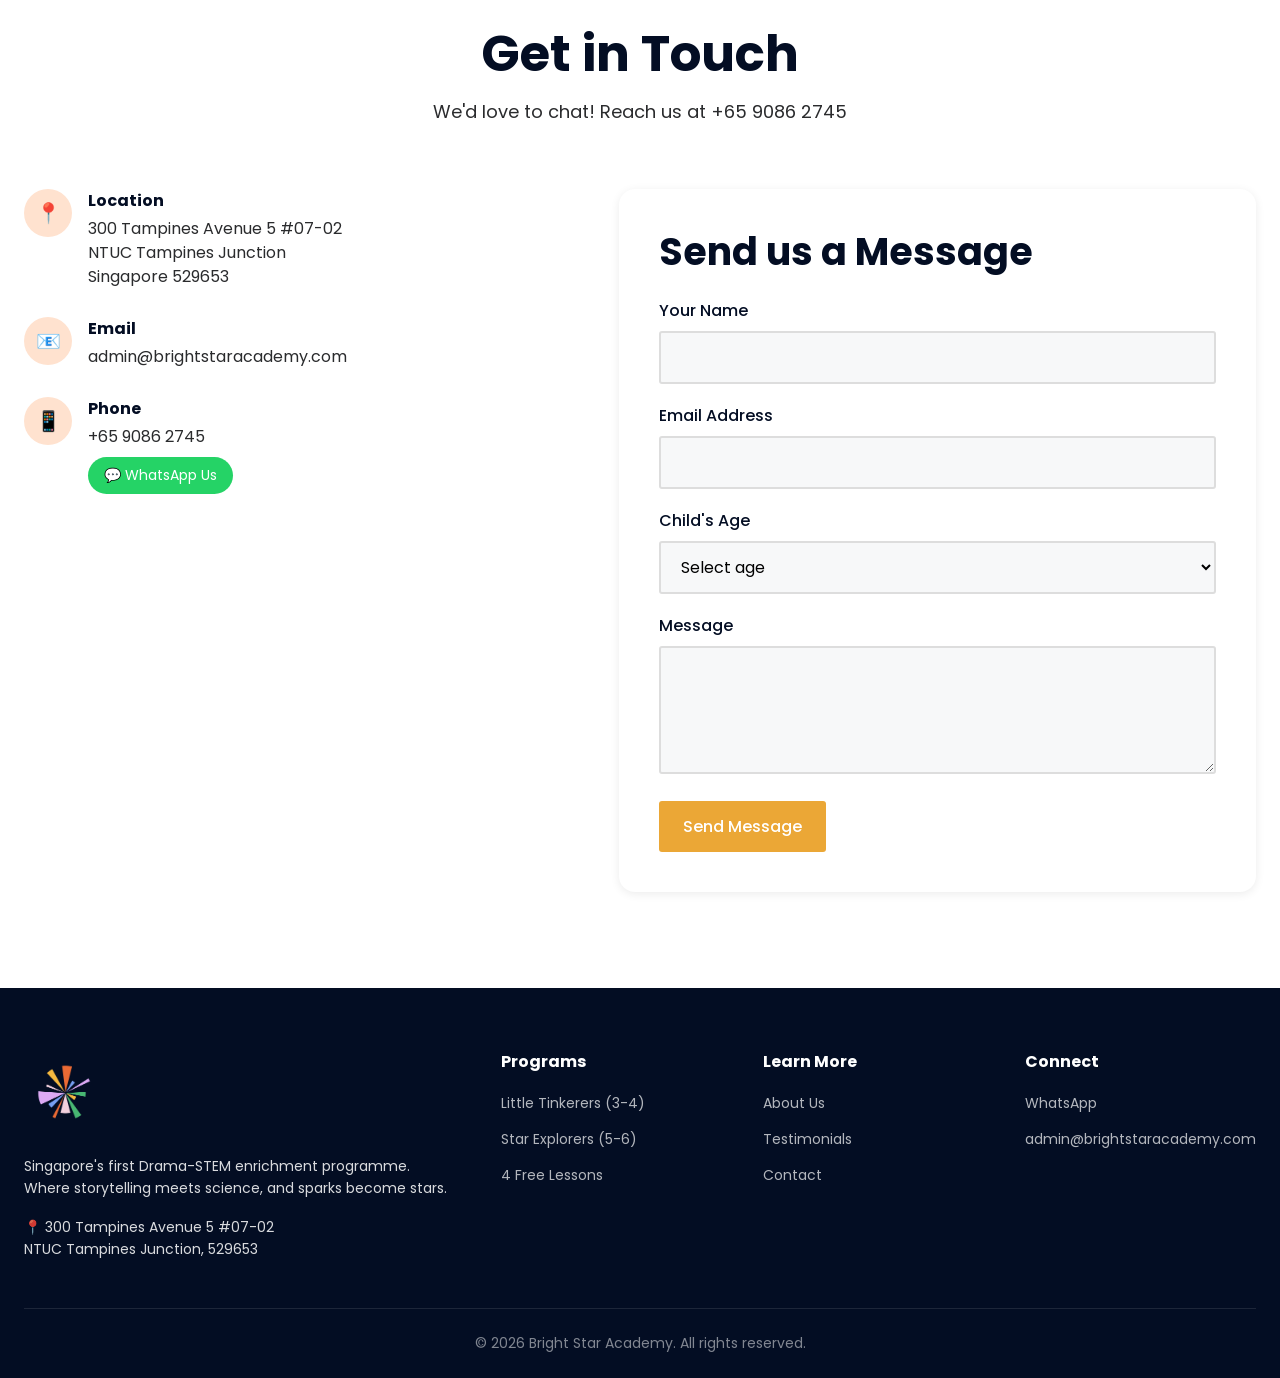
==== commit 3cd611f2: "Add child activity photos throughout site - Homepage hero: kids with bee wings - Drama-STEM section:" ====
--- a/index.html
+++ b/index.html
@@ -29,12 +29,17 @@
     <!-- Hero Section -->
     <section class="hero">
         <div class="container">
-            <div class="hero-content" style="text-align: center; max-width: 900px; margin: 0 auto;">
-                <h1>Singapore's First Drama-STEM Academy</h1>
-                <p>The first ever Drama-STEM enrichment centre in Singapore. We turn curious kids into confident little explorers through hands-on science and magical storytelling. Every class is filled with laughter, learning and a whole lot of imagination!</p>
-                <div class="hero-buttons" style="justify-content: center;">
-                    <a href="4-free-lessons.html" class="btn btn-primary btn-large">🎁 Claim 4 Free Lessons</a>
-                    <a href="programs.html" class="btn btn-secondary btn-large">Explore Programs</a>
+            <div class="hero-grid">
+                <div class="hero-content">
+                    <h1>Singapore's First Drama-STEM Academy</h1>
+                    <p>The first ever Drama-STEM enrichment centre in Singapore. We turn curious kids into confident little explorers through hands-on science and magical storytelling. Every class is filled with laughter, learning and a whole lot of imagination!</p>
+                    <div class="hero-buttons">
+                        <a href="4-free-lessons.html" class="btn btn-primary btn-large">🎁 Claim 4 Free Lessons</a>
+                        <a href="programs.html" class="btn btn-secondary btn-large">Explore Programs</a>
+                    </div>
+                </div>
+                <div class="hero-image">
+                    <img src="assets/images/hero-kids-bees.jpg" alt="Children learning through Drama-STEM" style="border-radius: 16px; box-shadow: 0 8px 30px rgba(0,0,0,0.12);">
                 </div>
             </div>
         </div>
@@ -109,11 +114,16 @@
     <!-- DA:STEM Section -->
     <section class="dastem-section">
         <div class="container">
-            <div class="dastem-content">
-                <h2>Discover the DRAMA-STEM Difference</h2>
-                <p>Unlike STEAM, which treats art as a broad brushstroke, Drama-STEM zooms in on the magic of theatre to bring science to life. Here, children don't just learn—they become what they learn. Whether they're acting out the water cycle or stepping into the shoes of a doctor or atom, young minds explore big ideas through story, role-play, and movement. <strong>It's science with feeling. Learning with laughter. And a whole-body adventure that sticks.</strong></p>
-                <div class="dastem-logo">
-                    <img src="assets/images/da-stem-logo.png" alt="DA:STEM">
+            <div class="dastem-grid" style="display: grid; grid-template-columns: 1fr 1fr; gap: 48px; align-items: center;">
+                <div class="dastem-content">
+                    <h2>Discover the DRAMA-STEM Difference</h2>
+                    <p>Unlike STEAM, which treats art as a broad brushstroke, Drama-STEM zooms in on the magic of theatre to bring science to life. Here, children don't just learn—they become what they learn. Whether they're acting out the water cycle or stepping into the shoes of a doctor or atom, young minds explore big ideas through story, role-play, and movement. <strong>It's science with feeling. Learning with laughter. And a whole-body adventure that sticks.</strong></p>
+                    <div class="dastem-logo">
+                        <img src="assets/images/da-stem-logo.png" alt="DA:STEM">
+                    </div>
+                </div>
+                <div class="dastem-image">
+                    <img src="assets/images/teacher-kids-movement.jpg" alt="Teacher leading Drama-STEM activity" style="border-radius: 16px; width: 100%; box-shadow: 0 8px 30px rgba(0,0,0,0.12);">
                 </div>
             </div>
         </div>
--- a/styles.css
+++ b/styles.css
@@ -840,6 +840,15 @@
     .section {
         padding: 64px 0;
     }
+    
+    .dastem-grid,
+    [style*="grid-template-columns: 1fr 1fr"] {
+        grid-template-columns: 1fr !important;
+    }
+    
+    .hero-grid {
+        grid-template-columns: 1fr;
+    }
 }
 
 @media (max-width: 480px) {
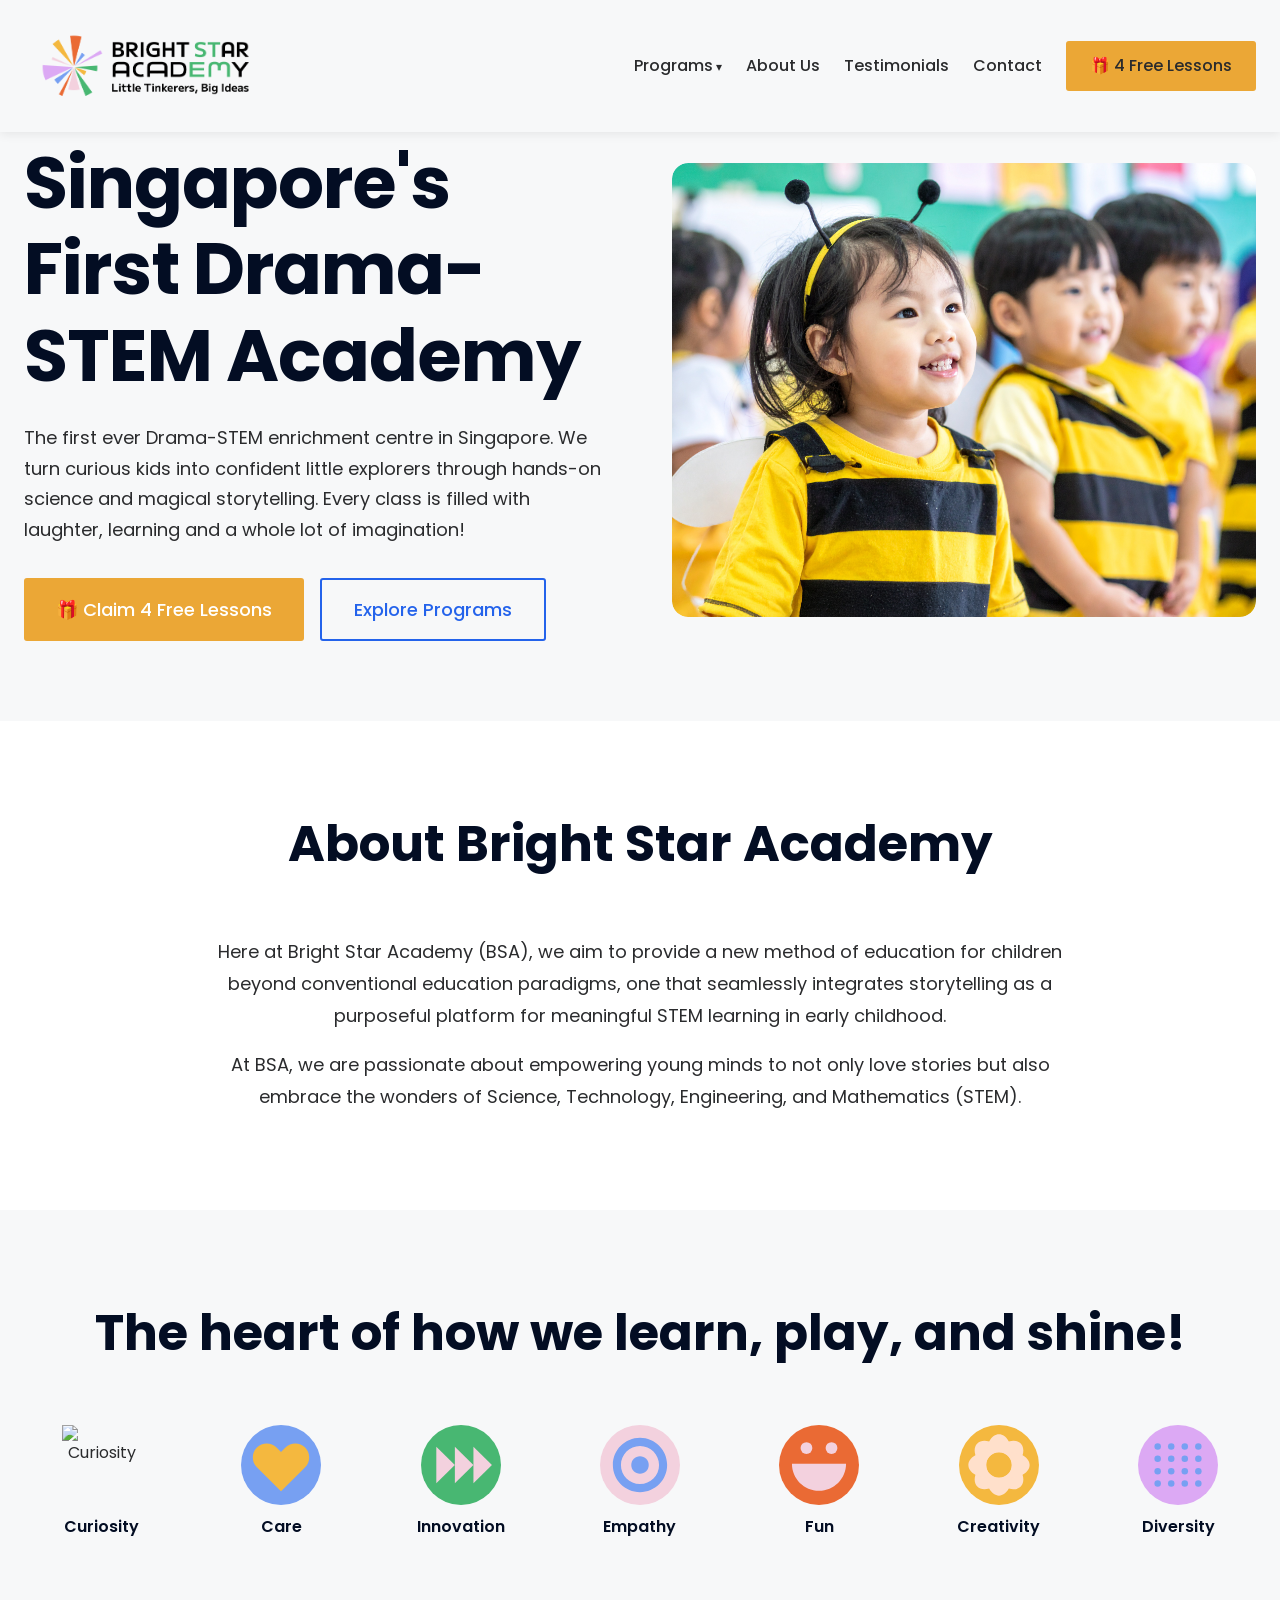
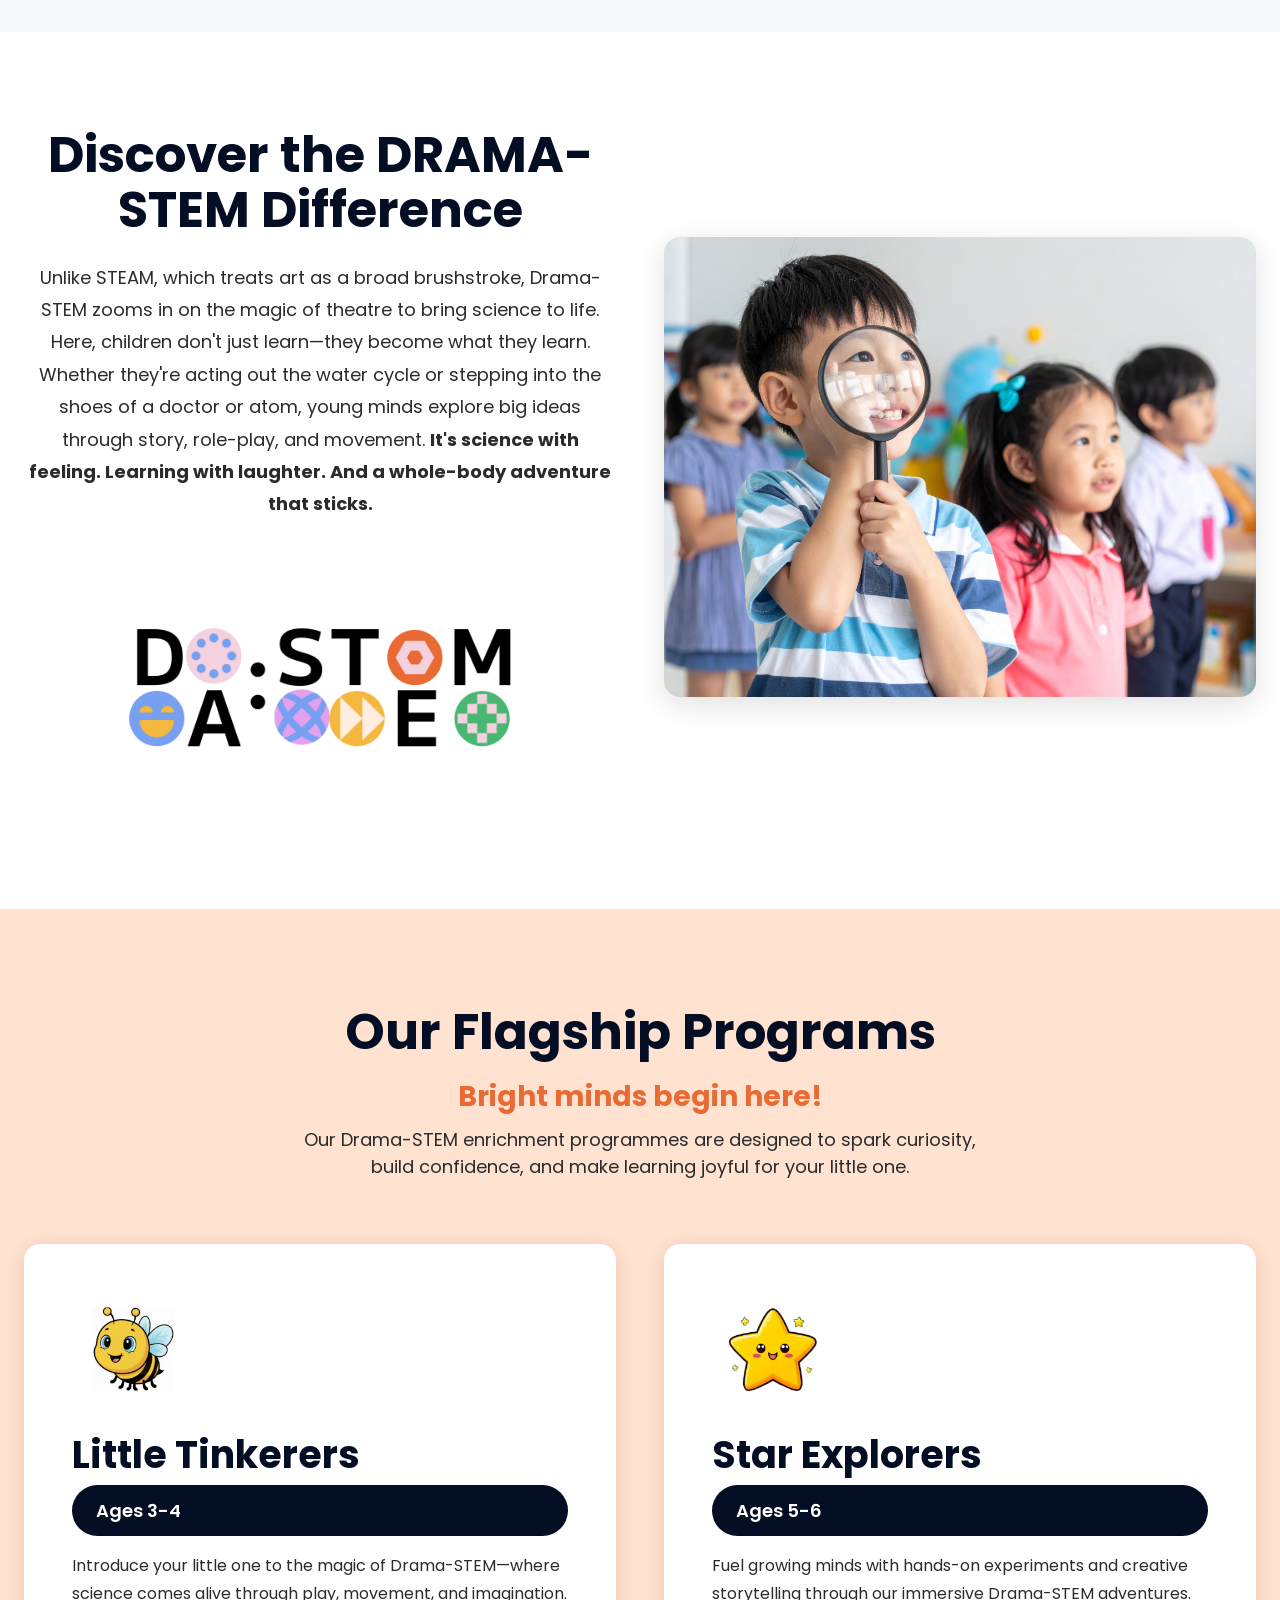
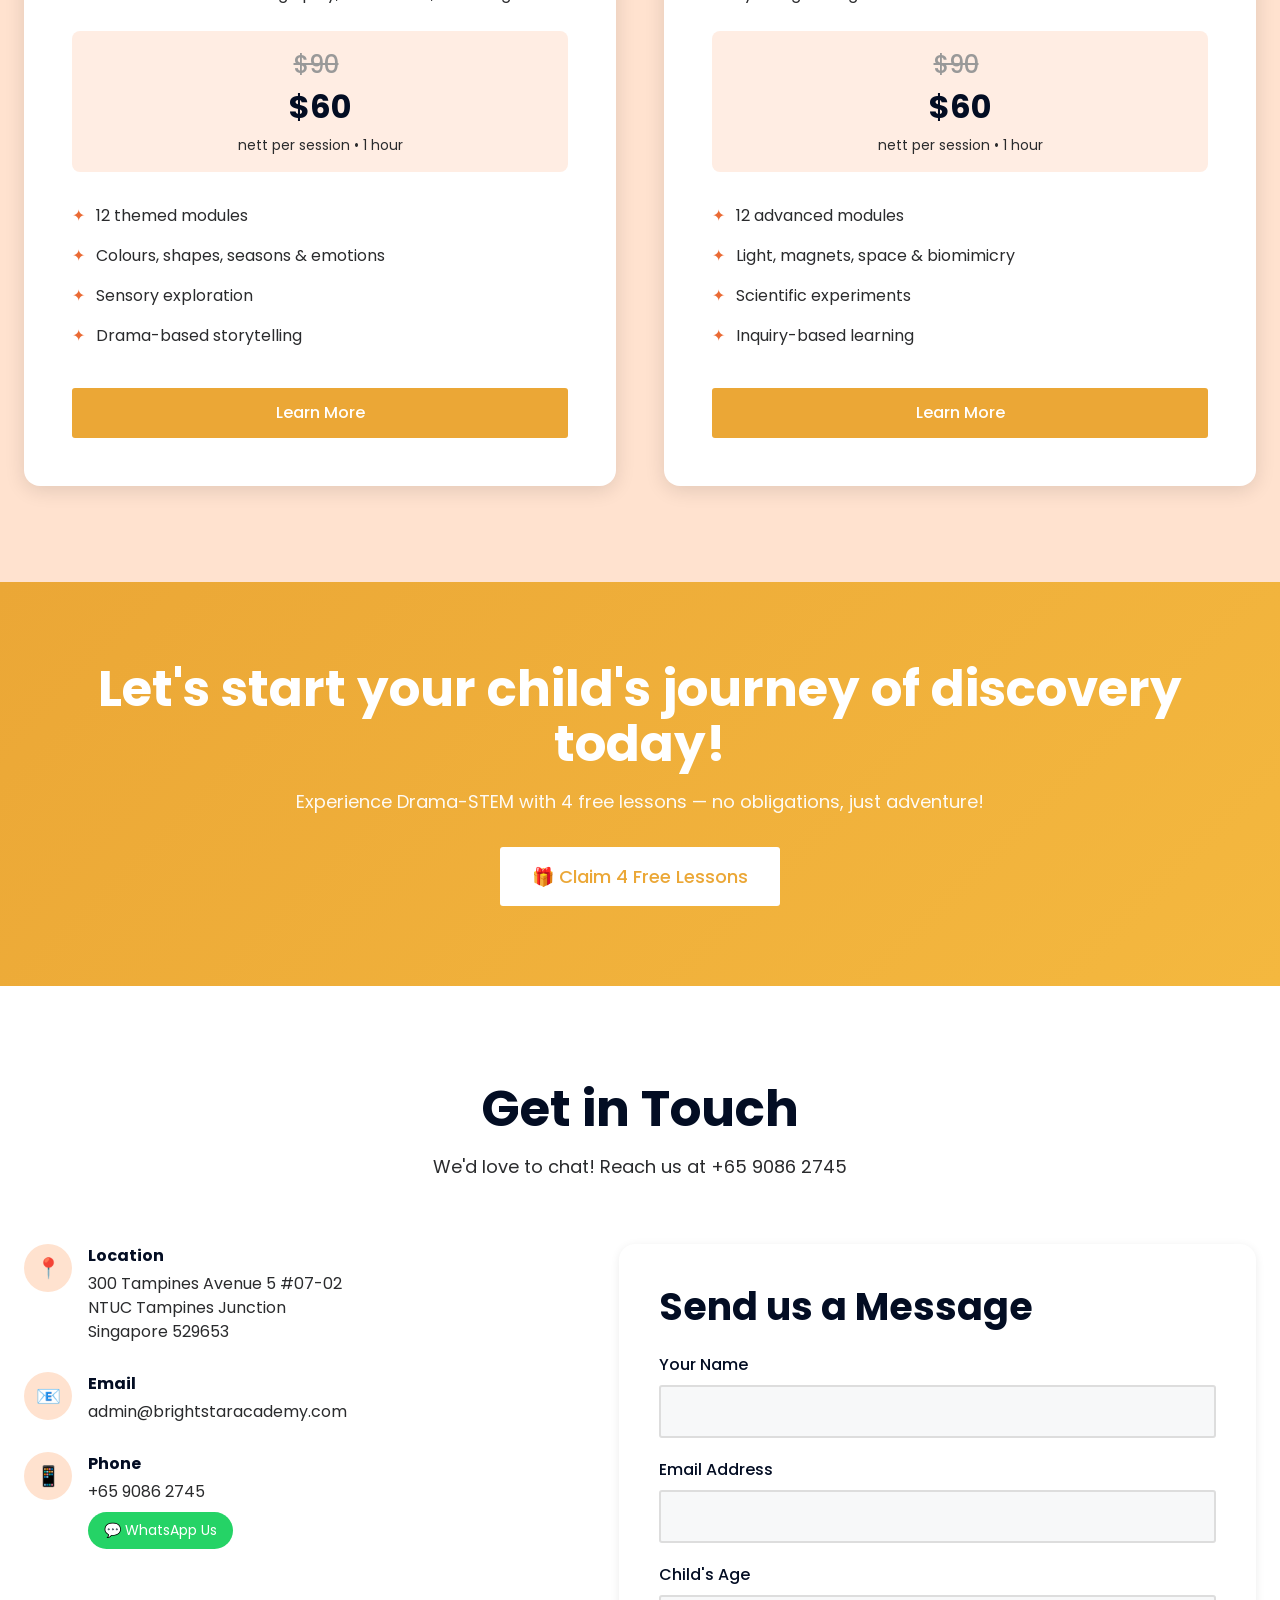
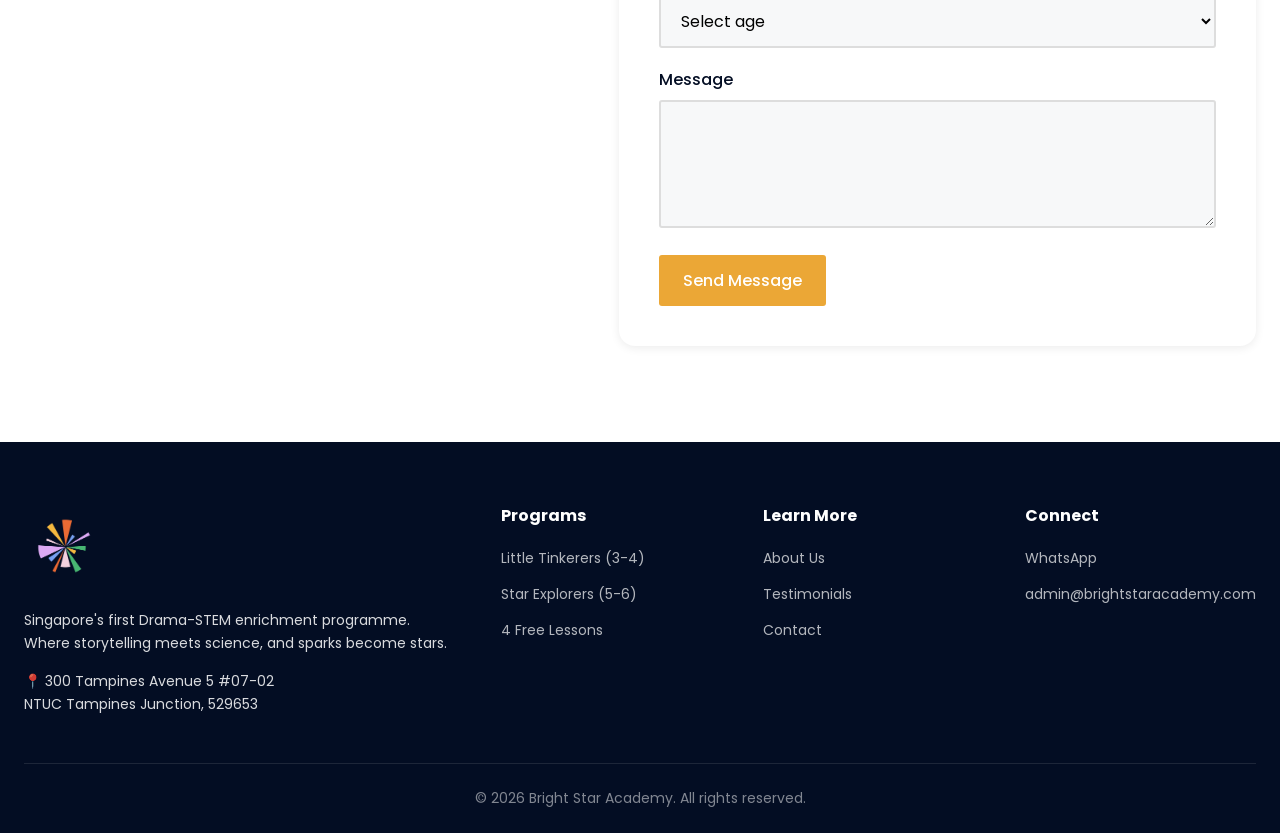
==== commit ac909e3a: "Update images from Google Drive folder - Hero: New bee costumes group photo - DA:STEM section: Boy w" ====
--- a/index.html
+++ b/index.html
@@ -39,7 +39,7 @@
                     </div>
                 </div>
                 <div class="hero-image">
-                    <img src="assets/images/hero-kids-bees.jpg" alt="Children learning through Drama-STEM" style="border-radius: 16px; box-shadow: 0 8px 30px rgba(0,0,0,0.12);">
+                    <img src="assets/images/kids-bee-costumes-group.jpg" alt="Children learning through Drama-STEM" style="border-radius: 16px; box-shadow: 0 8px 30px rgba(0,0,0,0.12);">
                 </div>
             </div>
         </div>
@@ -123,7 +123,7 @@
                     </div>
                 </div>
                 <div class="dastem-image">
-                    <img src="assets/images/teacher-kids-movement.jpg" alt="Teacher leading Drama-STEM activity" style="border-radius: 16px; width: 100%; box-shadow: 0 8px 30px rgba(0,0,0,0.12);">
+                    <img src="assets/images/boy-magnifying-glass.jpg" alt="Child exploring with magnifying glass" style="border-radius: 16px; width: 100%; box-shadow: 0 8px 30px rgba(0,0,0,0.12);">
                 </div>
             </div>
         </div>
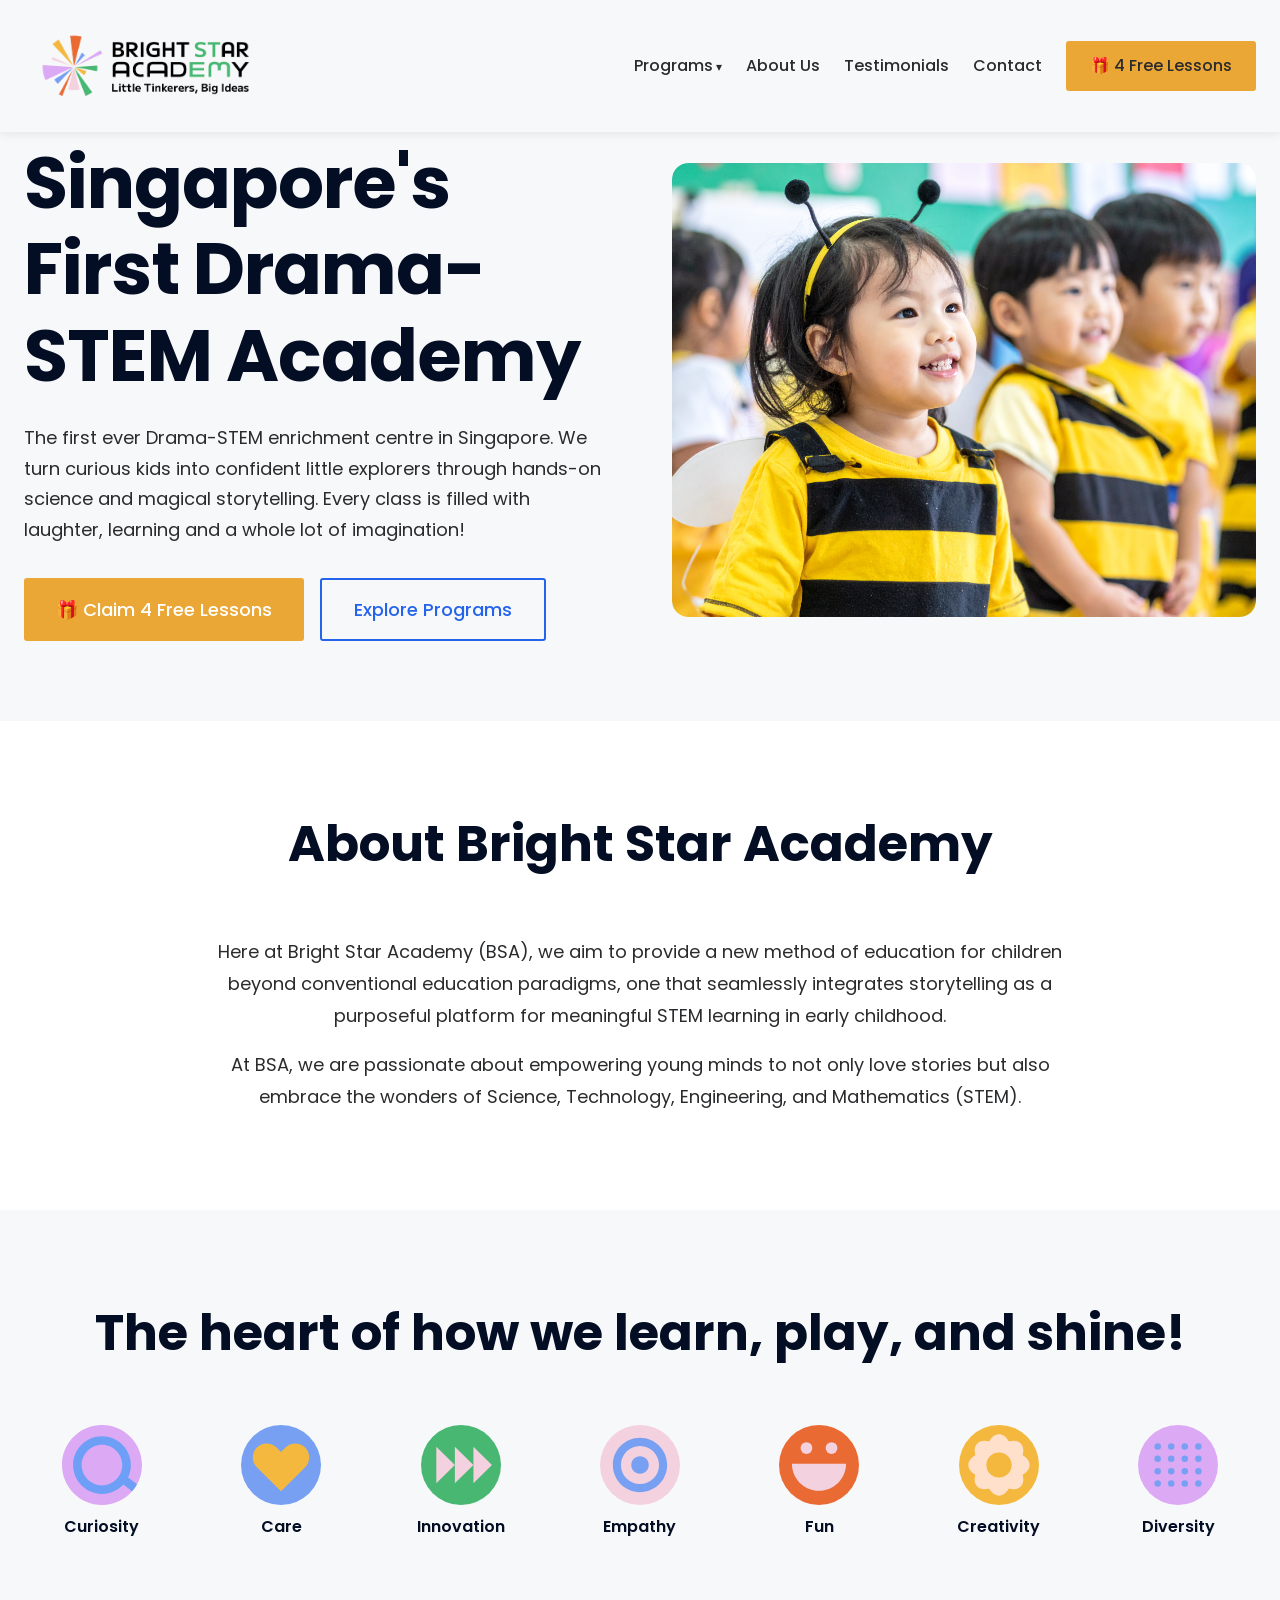
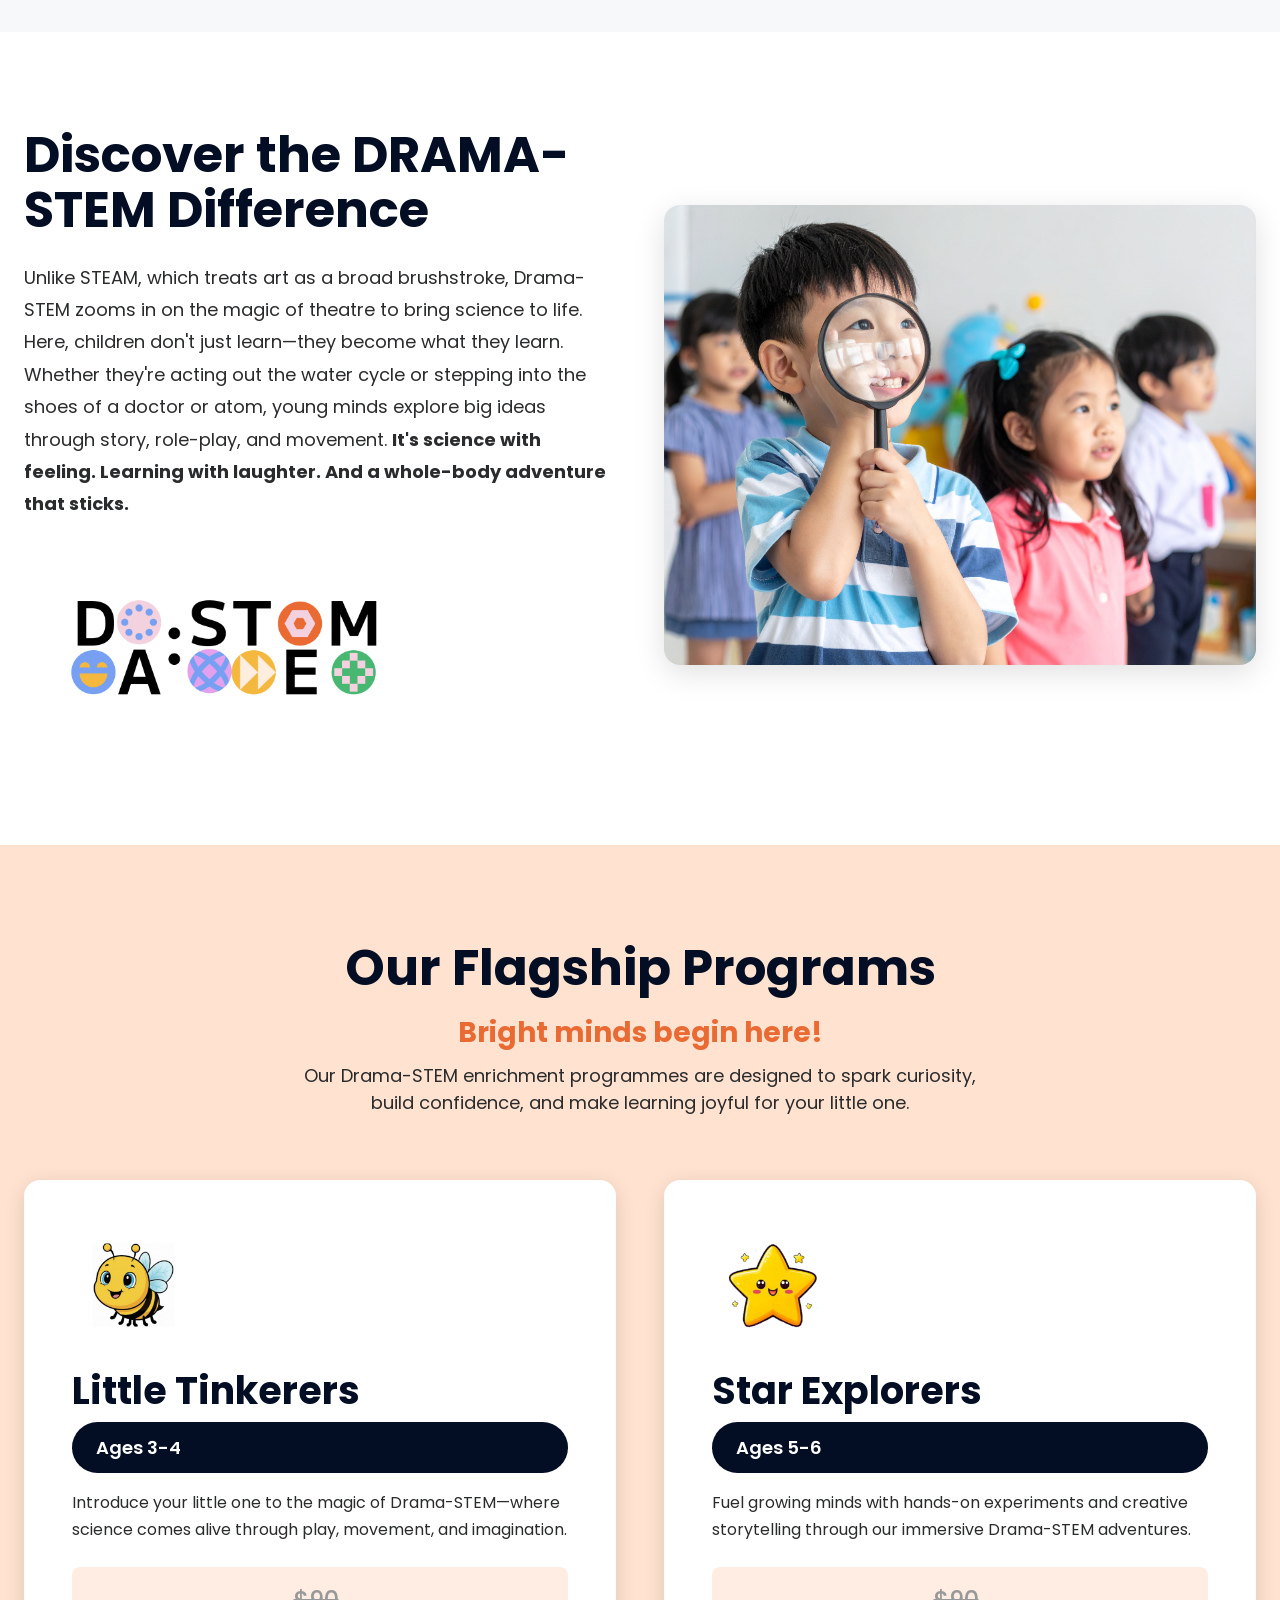
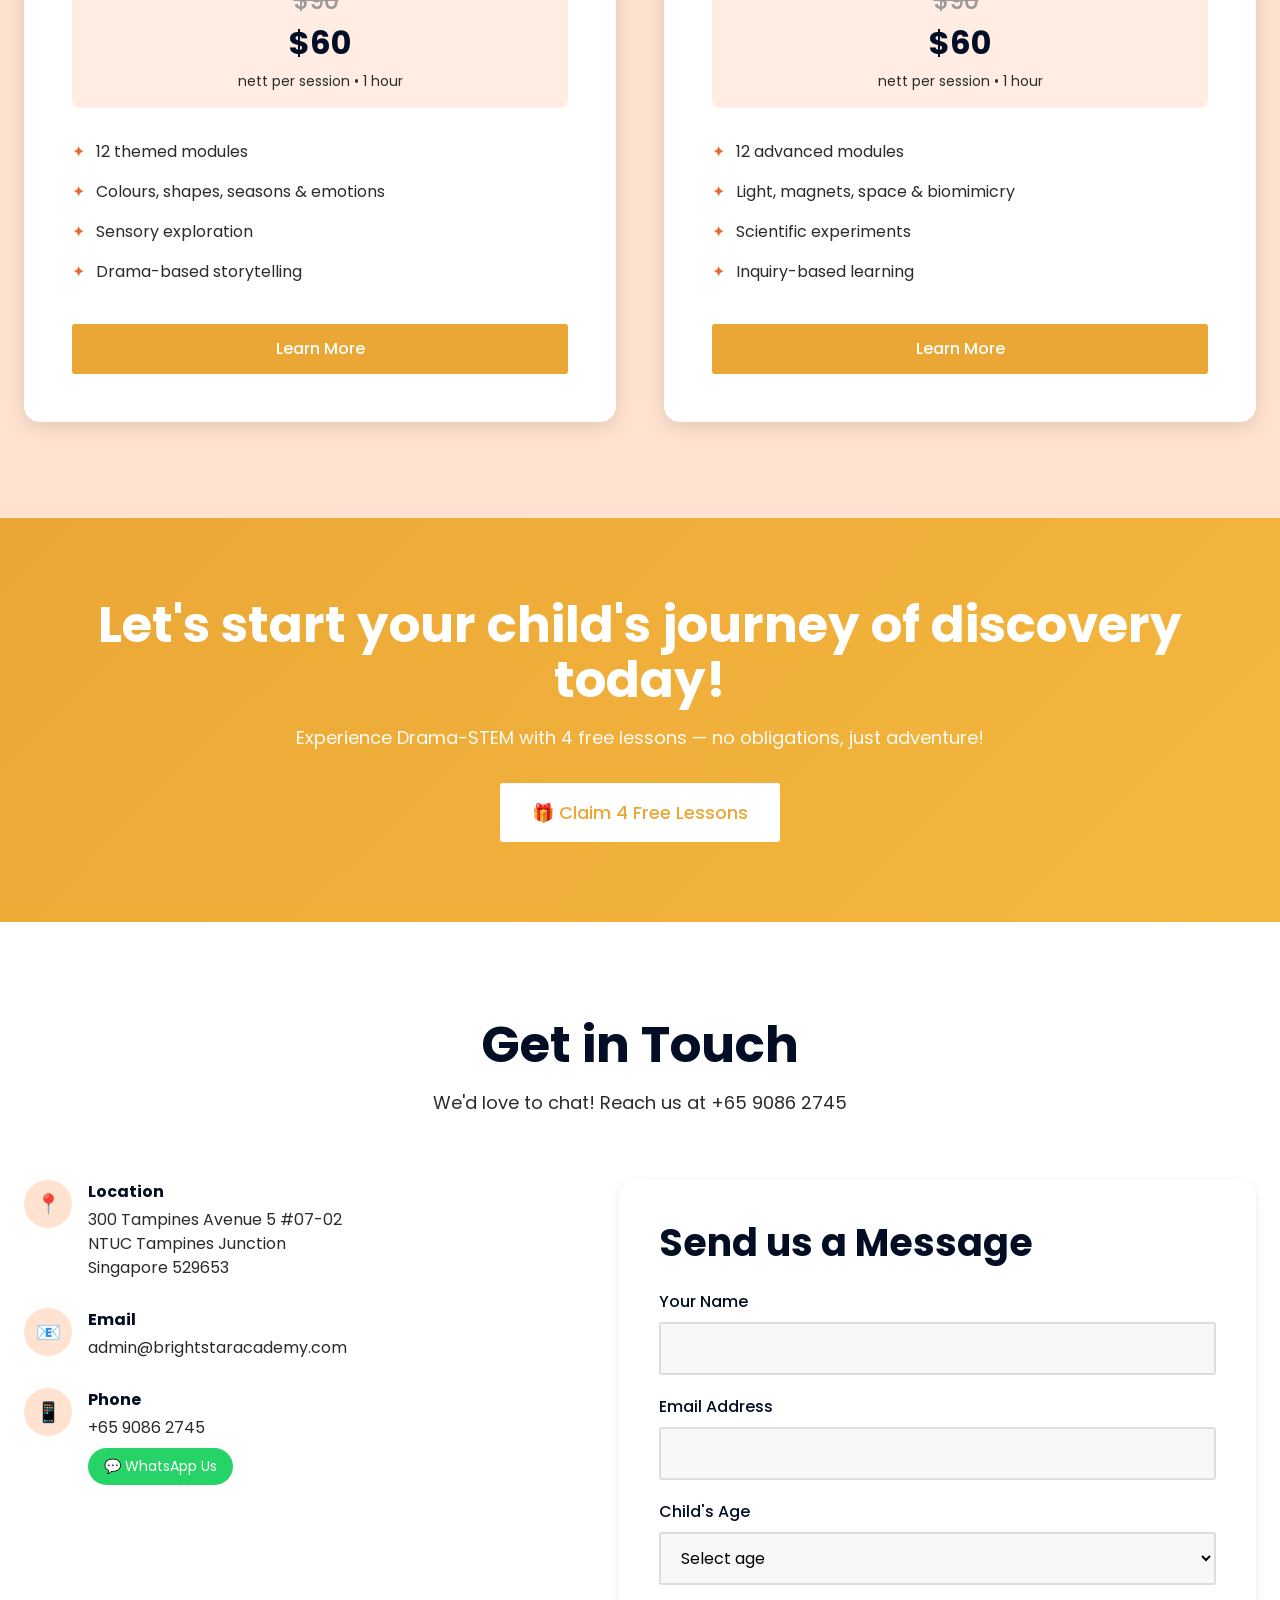
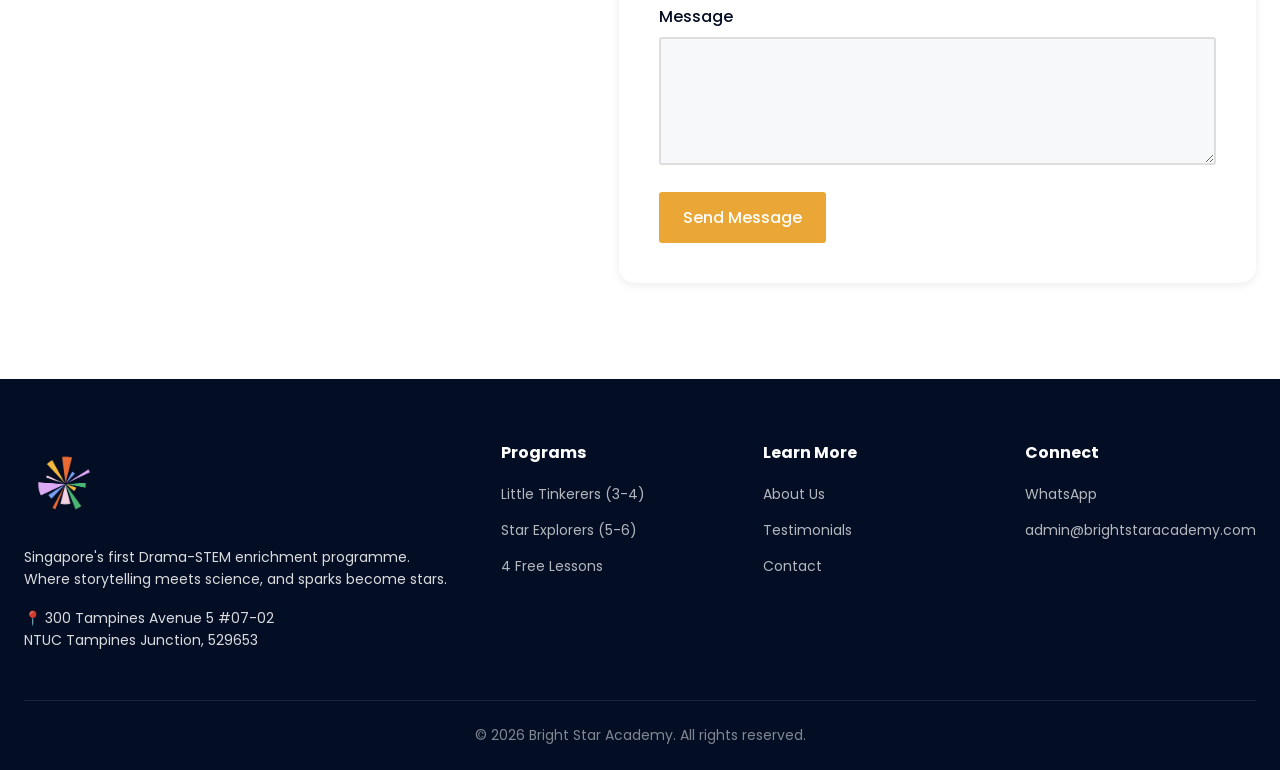
==== commit d7d241f9: "Fix mobile responsive layout and broken curiosity icon - Fixed curiosity icon (core-value-14.svg was" ====
--- a/index.html
+++ b/index.html
@@ -114,7 +114,7 @@
     <!-- DA:STEM Section -->
     <section class="dastem-section">
         <div class="container">
-            <div class="dastem-grid" style="display: grid; grid-template-columns: 1fr 1fr; gap: 48px; align-items: center;">
+            <div class="dastem-grid">
                 <div class="dastem-content">
                     <h2>Discover the DRAMA-STEM Difference</h2>
                     <p>Unlike STEAM, which treats art as a broad brushstroke, Drama-STEM zooms in on the magic of theatre to bring science to life. Here, children don't just learn—they become what they learn. Whether they're acting out the water cycle or stepping into the shoes of a doctor or atom, young minds explore big ideas through story, role-play, and movement. <strong>It's science with feeling. Learning with laughter. And a whole-body adventure that sticks.</strong></p>
@@ -123,7 +123,7 @@
                     </div>
                 </div>
                 <div class="dastem-image">
-                    <img src="assets/images/boy-magnifying-glass.jpg" alt="Child exploring with magnifying glass" style="border-radius: 16px; width: 100%; box-shadow: 0 8px 30px rgba(0,0,0,0.12);">
+                    <img src="assets/images/boy-magnifying-glass.jpg" alt="Child exploring with magnifying glass">
                 </div>
             </div>
         </div>
--- a/styles.css
+++ b/styles.css
@@ -346,10 +346,15 @@
     background: #fff;
 }
 
+.dastem-grid {
+    display: grid;
+    grid-template-columns: 1fr 1fr;
+    gap: 48px;
+    align-items: center;
+}
+
 .dastem-content {
-    max-width: 900px;
-    margin: 0 auto;
-    text-align: center;
+    text-align: left;
 }
 
 .dastem-content h2 {
@@ -363,12 +368,31 @@
 }
 
 .dastem-logo {
-    margin-top: 48px;
+    margin-top: 32px;
 }
 
 .dastem-logo img {
-    max-width: 500px;
-    margin: 0 auto;
+    max-width: 400px;
+}
+
+.dastem-image img {
+    width: 100%;
+    border-radius: 16px;
+    box-shadow: 0 8px 30px rgba(0,0,0,0.12);
+}
+
+/* ===== Two Column Content Grid ===== */
+.two-col-grid {
+    display: grid;
+    grid-template-columns: 1fr 1fr;
+    gap: 48px;
+    align-items: center;
+}
+
+.two-col-grid img {
+    width: 100%;
+    border-radius: 16px;
+    box-shadow: 0 8px 30px rgba(0,0,0,0.12);
 }
 
 /* ===== Program Cards ===== */
@@ -841,13 +865,35 @@
         padding: 64px 0;
     }
     
-    .dastem-grid,
-    [style*="grid-template-columns: 1fr 1fr"] {
-        grid-template-columns: 1fr !important;
+    .dastem-grid {
+        grid-template-columns: 1fr;
+        text-align: center;
+    }
+    
+    .dastem-content {
+        text-align: center;
+    }
+    
+    .dastem-logo img {
+        max-width: 300px;
+        margin: 0 auto;
+    }
+    
+    .dastem-image {
+        order: -1;
+        margin-bottom: 24px;
     }
     
     .hero-grid {
         grid-template-columns: 1fr;
+    }
+    
+    .two-col-grid {
+        grid-template-columns: 1fr;
+    }
+    
+    .two-col-grid > div:last-child {
+        order: -1;
     }
 }
 
